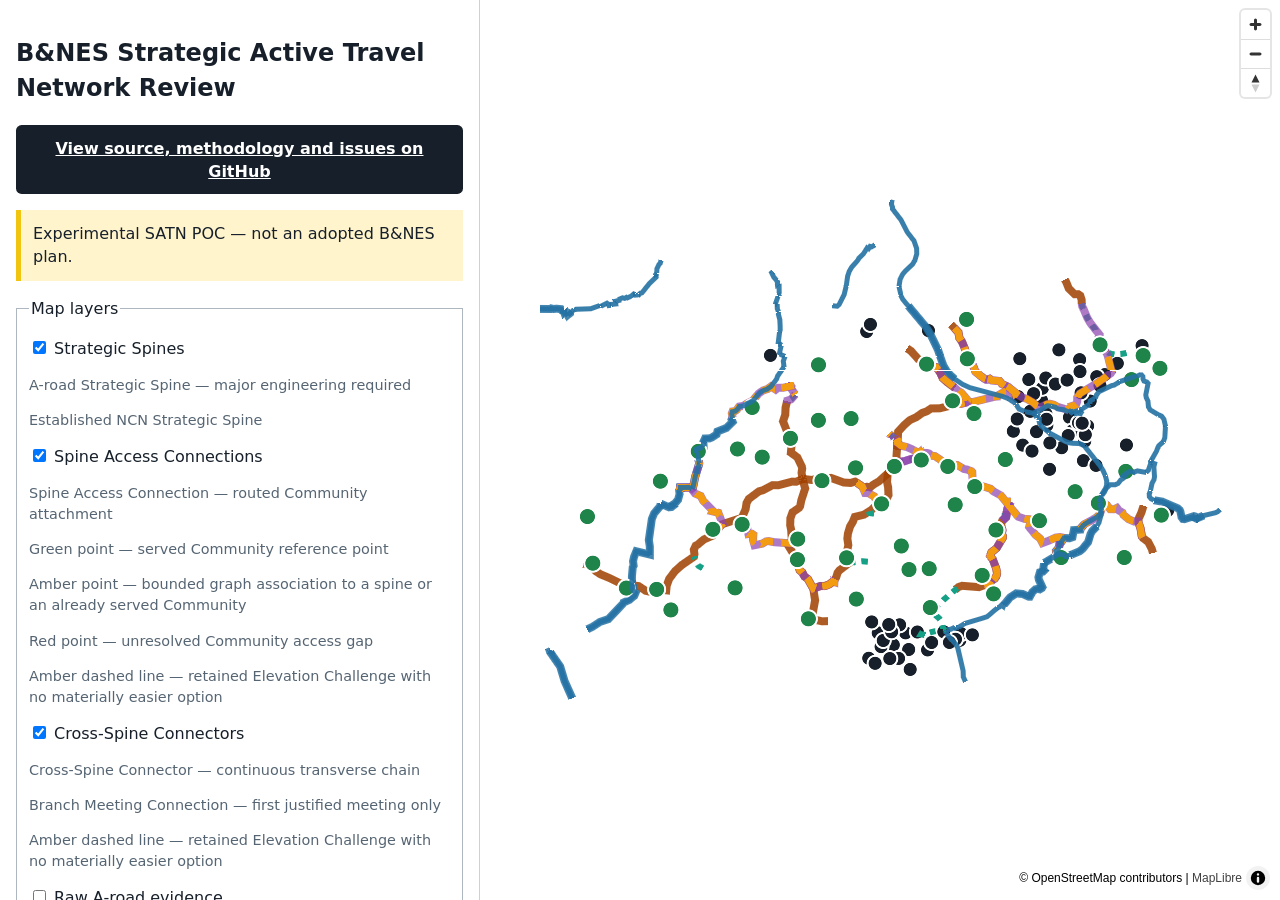
==== site/index.html @ 9b5a5d1b "Build a cohesive spine-access network" ====
<!doctype html>
<html lang="en">
<head>
  <meta charset="utf-8">
  <meta name="viewport" content="width=device-width,initial-scale=1">
  <title>B&amp;NES Strategic Active Travel Network Review</title>
  <link href="assets/maplibre-gl.css" rel="stylesheet">
  <link href="assets/review-map.css" rel="stylesheet">
</head>
<body>
  <main>
    <aside aria-label="Network information">
      <h1>B&amp;NES Strategic Active Travel Network Review</h1>
      <p class="project-link"><a href="https://github.com/awjreynolds/banes-satn">View source, methodology and issues on GitHub</a></p>
      <p class="notice" role="note">Experimental SATN POC — not an adopted B&NES plan.</p>

      <fieldset id="layer-controls">
        <legend>Map layers</legend>
        <label><input id="layer-strategic-spines" type="checkbox" checked aria-describedby="legend-strategic-spines"> Strategic Spines</label>
        <div id="legend-strategic-spines" class="layer-summary" role="note">
          <p>A-road Strategic Spine — major engineering required</p>
          <p>Established NCN Strategic Spine</p>
        </div>
        <label><input id="layer-spine-access-connections" type="checkbox" checked aria-describedby="legend-spine-access-connections"> Spine Access Connections</label>
        <div id="legend-spine-access-connections" class="layer-summary" role="note">
          <p>Spine Access Connection — routed Community attachment</p>
          <p>Green point — served Community reference point</p>
          <p>Amber point — bounded graph association to a spine or an already served Community</p>
          <p>Red point — unresolved Community access gap</p>
          <p>Amber dashed line — retained Elevation Challenge with no materially easier option</p>
        </div>
        <label><input id="layer-cross-spine-connectors" type="checkbox" checked aria-describedby="legend-cross-spine-connectors"> Cross-Spine Connectors</label>
        <div id="legend-cross-spine-connectors" class="layer-summary" role="note">
          <p>Cross-Spine Connector — continuous transverse chain</p>
          <p>Branch Meeting Connection — first justified meeting only</p>
          <p>Amber dashed line — retained Elevation Challenge with no materially easier option</p>
        </div>
        <label><input id="layer-a-road-spines" type="checkbox" aria-describedby="legend-a-road-spines"> Raw A-road evidence</label>
        <div id="legend-a-road-spines" class="layer-summary" role="note" hidden><p>Orange line — governed source corridor before assembly.</p></div>
        <label><input id="layer-ncn-routes" type="checkbox" checked aria-describedby="legend-ncn-routes"> National Cycle Network</label>
        <div id="legend-ncn-routes" class="layer-summary" role="note">
          <p>Blue line — established NCN geometry across rural and urban areas</p>
          <p>Blue dashed line — official connector LINK evidence; visible for continuity but not promoted to a Strategic Spine</p>
          <p>Urban NCN is permeability evidence, not automatically a Circulation Boundary</p>
        </div>
        <label><input id="layer-urban-spines" type="checkbox" checked aria-describedby="legend-urban-spines"> Urban Main-Road Spines</label>
        <div id="legend-urban-spines" class="layer-summary" role="note">
          <p>A road — major engineering/protected provision assumption</p>
          <p>B road — official through-road spine</p>
          <p>Classified Unnumbered (C) road — official through-road spine</p>
        </div>
        <label><input id="layer-urban-classification-unknowns" type="checkbox" aria-describedby="legend-urban-classification-unknowns"> Road-classification evidence gaps</label>
        <div id="legend-urban-classification-unknowns" class="layer-summary" role="note" hidden>
          <p>Grey dashed line — governed road with official classification still unknown</p>
          <p>Diagnostic evidence only; OSM tags are not substituted</p>
        </div>
        <label><input id="layer-low-traffic-areas" type="checkbox" checked aria-describedby="legend-low-traffic-areas"> Candidate Low-Traffic Areas</label>
        <div id="legend-low-traffic-areas" class="layer-summary" role="note">
          <p>Blue area — Candidate Low-Traffic Area, not an existing LTN</p>
          <p>Area permeability only — no preferred residential cycling centreline asserted</p>
        </div>
        <label><input id="layer-low-traffic-area-portals" type="checkbox" aria-describedby="legend-low-traffic-area-portals"> LTA portal evidence</label>
        <div id="legend-low-traffic-area-portals" class="layer-summary" role="note" hidden>
          <p>Blue dot — street-to-boundary portal used by the urban access assessment</p>
          <p>Diagnostic evidence; hidden by default to keep the circulation plan legible</p>
        </div>
        <label><input id="layer-places" type="checkbox" checked aria-describedby="legend-places"> Places</label>
        <div id="legend-places" class="layer-summary" role="note"><p>Dark dot — labelled place reference point.</p></div>
        <label><input id="layer-schools" type="checkbox" aria-describedby="legend-schools"> Schools &amp; education</label>
        <div id="legend-schools" class="layer-summary" role="note" hidden>
          <p>Green — Mapped and served</p>
          <p>Amber — Inferred access point; needs verification</p>
          <p>Red — mapped access point but no reachable backbone or continuous urban fabric to a main-road portal</p>
          <p>Grey — Unresolved access point</p>
          <p>Urban service — area permeability to a named main-road portal; no residential centreline selected</p>
          <p>Urban finding — unresolved entrance, missing portal or discontinuous low-traffic fabric</p>
          <p>Purple — contextual college or university</p>
        </div>
        <label><input id="layer-school-streets" type="checkbox" aria-describedby="legend-school-streets"> School Street Candidate Assessments</label>
        <div id="legend-school-streets" class="layer-summary" role="note" hidden>
          <p>Green — Promising</p>
          <p>Amber — Needs Investigation</p>
          <p>Red — Unlikely</p>
          <p>Grey — Not Evaluated</p>
          <p>Qualitative evidence for investigation — not scheme feasibility or calibrated probability</p>
        </div>
        <label><input id="layer-gradient-sections" type="checkbox" aria-describedby="legend-gradient-sections"> Gradient Sections</label>
        <div id="legend-gradient-sections" class="layer-summary" role="note" hidden>
          <p>Gentle — up to 3%</p>
          <p>Noticeable — above 3% to 5%</p>
          <p>Steep — above 5% to 8%</p>
          <p>Very Steep — above 8% to 12.5%</p>
          <p>Severe — above 12.5%</p>
          <p>Grey — Elevation Evidence unavailable</p>
          <p>Sequential blue terrain colours show physical gradient severity, not Criterion Status or route rejection.</p>
        </div>
        <label><input id="layer-retail-centres" type="checkbox" aria-describedby="legend-retail-centres"> High streets &amp; retail centres</label>
        <div id="legend-retail-centres" class="layer-summary" role="note" hidden><p>Orange dot — retail amenity evidence.</p></div>
        <label><input id="layer-healthcare" type="checkbox" aria-describedby="legend-healthcare"> Doctors, pharmacies &amp; hospitals</label>
        <div id="legend-healthcare" class="layer-summary" role="note" hidden><p>Red dot — healthcare amenity evidence.</p></div>
        <label><input id="layer-gaps-warnings" type="checkbox" checked aria-describedby="legend-gaps-warnings"> Gaps and warnings</label>
        <div id="legend-gaps-warnings" class="layer-summary" role="note"><p>Red dot — unresolved Network Gap. Amber dot — undeclared crossing warning.</p></div>
        <label><input id="layer-atm" type="checkbox" disabled aria-describedby="legend-atm"> ATM reference (before/after)</label>
        <div id="legend-atm" class="layer-summary" role="note" hidden><p>Blue dashed line — governed comparison reference, never ground truth.</p></div>
      </fieldset>

      <p id="layer-summary" class="layer-summary" aria-live="polite"></p>
      <label class="file-control">Load governed local ATM GeoJSON
        <input id="atm-upload" type="file" accept=".geojson,.json,application/geo+json,application/json">
      </label>
      <p id="atm-status" class="layer-summary" role="status">ATM geometry is not published. Load a governed local GeoJSON to compare it.</p>

      <fieldset id="criteria-controls">
        <legend>Evaluation section</legend>
        <label><input id="criteria-connections" type="radio" name="section" value="connections" checked> Connections</label>
        <label><input id="criteria-network" type="radio" name="section" value="network"> Network</label>
        <label><input id="criteria-spine-network" type="radio" name="section" value="spine_network"> Spine network</label>
        <label><input id="criteria-school-street-assessments" type="radio" name="section" value="school_street_candidate_assessments"> School Street Candidate Assessments</label>
        <label><input id="criteria-topography" type="radio" name="section" value="topography"> Topography</label>
        <label><input id="criteria-atm-comparison" type="radio" name="section" value="atm_comparison"> ATM comparison</label>
      </fieldset>

      <section id="criteria-panel" aria-live="polite" aria-labelledby="criteria-heading">
        <h2 id="criteria-heading">Connections criteria</h2>
        <dl id="criteria-list"></dl>
      </section>

      <nav aria-label="Downloads">
        <a href="network.geojson" download>Network GeoJSON</a>
        <a href="agent-records.json" download>Typed agent records</a>
        <a href="divergence-records.json" download>ATM divergence records</a>
      </nav>

      <section aria-labelledby="connection-heading">
        <h2 id="connection-heading">Connections, gaps and profiles</h2>
        <div id="connection-list"></div>
      </section>

      <section id="feature-details" aria-live="polite" aria-labelledby="details-heading">
        <h2 id="details-heading">Details</h2>
        <p>Hover or focus a route. Click to pin its details.</p>
      </section>
    </aside>
    <div id="map" role="application" aria-label="Interactive SATN review map"></div>
  </main>
  <script src="assets/maplibre-gl.js"></script>
  <script src="data.js"></script>
  <script src="assets/review-map.js"></script>
</body>
</html>
---- site/assets/maplibre-gl.css ----
.maplibregl-map{font:12px/20px Helvetica Neue,Arial,Helvetica,sans-serif;overflow:hidden;position:relative;-webkit-tap-highlight-color:rgb(0 0 0/0)}.maplibregl-canvas{left:0;position:absolute;top:0}.maplibregl-map:fullscreen{height:100%;width:100%}.maplibregl-ctrl-group button.maplibregl-ctrl-compass{touch-action:none}.maplibregl-canvas-container.maplibregl-interactive,.maplibregl-ctrl-group button.maplibregl-ctrl-compass{cursor:grab;-webkit-user-select:none;-moz-user-select:none;user-select:none}.maplibregl-canvas-container.maplibregl-interactive.maplibregl-track-pointer{cursor:pointer}.maplibregl-canvas-container.maplibregl-interactive:active,.maplibregl-ctrl-group button.maplibregl-ctrl-compass:active{cursor:grabbing}.maplibregl-canvas-container.maplibregl-touch-zoom-rotate,.maplibregl-canvas-container.maplibregl-touch-zoom-rotate .maplibregl-canvas{touch-action:pan-x pan-y}.maplibregl-canvas-container.maplibregl-touch-drag-pan,.maplibregl-canvas-container.maplibregl-touch-drag-pan .maplibregl-canvas{touch-action:pinch-zoom}.maplibregl-canvas-container.maplibregl-touch-zoom-rotate.maplibregl-touch-drag-pan,.maplibregl-canvas-container.maplibregl-touch-zoom-rotate.maplibregl-touch-drag-pan .maplibregl-canvas{touch-action:none}.maplibregl-canvas-container.maplibregl-touch-drag-pan.maplibregl-cooperative-gestures,.maplibregl-canvas-container.maplibregl-touch-drag-pan.maplibregl-cooperative-gestures .maplibregl-canvas{touch-action:pan-x pan-y}.maplibregl-ctrl-bottom-left,.maplibregl-ctrl-bottom-right,.maplibregl-ctrl-top-left,.maplibregl-ctrl-top-right{pointer-events:none;position:absolute;z-index:2}.maplibregl-ctrl-top-left{left:0;top:0}.maplibregl-ctrl-top-right{right:0;top:0}.maplibregl-ctrl-bottom-left{bottom:0;left:0}.maplibregl-ctrl-bottom-right{bottom:0;right:0}.maplibregl-ctrl{clear:both;pointer-events:auto;transform:translate(0)}.maplibregl-ctrl-top-left .maplibregl-ctrl{float:left;margin:10px 0 0 10px}.maplibregl-ctrl-top-right .maplibregl-ctrl{float:right;margin:10px 10px 0 0}.maplibregl-ctrl-bottom-left .maplibregl-ctrl{float:left;margin:0 0 10px 10px}.maplibregl-ctrl-bottom-right .maplibregl-ctrl{float:right;margin:0 10px 10px 0}.maplibregl-ctrl-group{background:#fff;border-radius:4px}.maplibregl-ctrl-group:not(:empty){box-shadow:0 0 0 2px rgba(0,0,0,.1)}@media (forced-colors:active){.maplibregl-ctrl-group:not(:empty){box-shadow:0 0 0 2px ButtonText}}.maplibregl-ctrl-group button{background-color:transparent;border:0;box-sizing:border-box;cursor:pointer;display:block;height:29px;outline:none;padding:0;width:29px}.maplibregl-ctrl-group button+button{border-top:1px solid #ddd}.maplibregl-ctrl button .maplibregl-ctrl-icon{background-position:50%;background-repeat:no-repeat;display:block;height:100%;width:100%}@media (forced-colors:active){.maplibregl-ctrl-icon{background-color:transparent}.maplibregl-ctrl-group button+button{border-top:1px solid ButtonText}}.maplibregl-ctrl button::-moz-focus-inner{border:0;padding:0}.maplibregl-ctrl-attrib-button:focus,.maplibregl-ctrl-group button:focus{box-shadow:0 0 2px 2px #0096ff}.maplibregl-ctrl button:disabled{cursor:not-allowed}.maplibregl-ctrl button:disabled .maplibregl-ctrl-icon{opacity:.25}@media (hover:hover){.maplibregl-ctrl button:not(:disabled):hover{background-color:rgb(0 0 0/5%)}}.maplibregl-ctrl button:not(:disabled):active{background-color:rgb(0 0 0/5%)}.maplibregl-ctrl-group button:focus:focus-visible{box-shadow:0 0 2px 2px #0096ff}.maplibregl-ctrl-group button:focus:not(:focus-visible){box-shadow:none}.maplibregl-ctrl-group button:focus:first-child{border-radius:4px 4px 0 0}.maplibregl-ctrl-group button:focus:last-child{border-radius:0 0 4px 4px}.maplibregl-ctrl-group button:focus:only-child{border-radius:inherit}.maplibregl-ctrl button.maplibregl-ctrl-zoom-out .maplibregl-ctrl-icon{background-image:url("data:image/svg+xml;charset=utf-8,%3Csvg xmlns='http://www.w3.org/2000/svg' width='29' height='29' fill='%23333' viewBox='0 0 29 29'%3E%3Cpath d='M10 13c-.75 0-1.5.75-1.5 1.5S9.25 16 10 16h9c.75 0 1.5-.75 1.5-1.5S19.75 13 19 13z'/%3E%3C/svg%3E")}.maplibregl-ctrl button.maplibregl-ctrl-zoom-in .maplibregl-ctrl-icon{background-image:url("data:image/svg+xml;charset=utf-8,%3Csvg xmlns='http://www.w3.org/2000/svg' width='29' height='29' fill='%23333' viewBox='0 0 29 29'%3E%3Cpath d='M14.5 8.5c-.75 0-1.5.75-1.5 1.5v3h-3c-.75 0-1.5.75-1.5 1.5S9.25 16 10 16h3v3c0 .75.75 1.5 1.5 1.5S16 19.75 16 19v-3h3c.75 0 1.5-.75 1.5-1.5S19.75 13 19 13h-3v-3c0-.75-.75-1.5-1.5-1.5'/%3E%3C/svg%3E")}@media (forced-colors:active){.maplibregl-ctrl button.maplibregl-ctrl-zoom-out .maplibregl-ctrl-icon{background-image:url("data:image/svg+xml;charset=utf-8,%3Csvg xmlns='http://www.w3.org/2000/svg' width='29' height='29' fill='%23fff' viewBox='0 0 29 29'%3E%3Cpath d='M10 13c-.75 0-1.5.75-1.5 1.5S9.25 16 10 16h9c.75 0 1.5-.75 1.5-1.5S19.75 13 19 13z'/%3E%3C/svg%3E")}.maplibregl-ctrl button.maplibregl-ctrl-zoom-in .maplibregl-ctrl-icon{background-image:url("data:image/svg+xml;charset=utf-8,%3Csvg xmlns='http://www.w3.org/2000/svg' width='29' height='29' fill='%23fff' viewBox='0 0 29 29'%3E%3Cpath d='M14.5 8.5c-.75 0-1.5.75-1.5 1.5v3h-3c-.75 0-1.5.75-1.5 1.5S9.25 16 10 16h3v3c0 .75.75 1.5 1.5 1.5S16 19.75 16 19v-3h3c.75 0 1.5-.75 1.5-1.5S19.75 13 19 13h-3v-3c0-.75-.75-1.5-1.5-1.5'/%3E%3C/svg%3E")}}@media (forced-colors:active) and (prefers-color-scheme:light){.maplibregl-ctrl button.maplibregl-ctrl-zoom-out .maplibregl-ctrl-icon{background-image:url("data:image/svg+xml;charset=utf-8,%3Csvg xmlns='http://www.w3.org/2000/svg' width='29' height='29' viewBox='0 0 29 29'%3E%3Cpath d='M10 13c-.75 0-1.5.75-1.5 1.5S9.25 16 10 16h9c.75 0 1.5-.75 1.5-1.5S19.75 13 19 13z'/%3E%3C/svg%3E")}.maplibregl-ctrl button.maplibregl-ctrl-zoom-in .maplibregl-ctrl-icon{background-image:url("data:image/svg+xml;charset=utf-8,%3Csvg xmlns='http://www.w3.org/2000/svg' width='29' height='29' viewBox='0 0 29 29'%3E%3Cpath d='M14.5 8.5c-.75 0-1.5.75-1.5 1.5v3h-3c-.75 0-1.5.75-1.5 1.5S9.25 16 10 16h3v3c0 .75.75 1.5 1.5 1.5S16 19.75 16 19v-3h3c.75 0 1.5-.75 1.5-1.5S19.75 13 19 13h-3v-3c0-.75-.75-1.5-1.5-1.5'/%3E%3C/svg%3E")}}.maplibregl-ctrl button.maplibregl-ctrl-fullscreen .maplibregl-ctrl-icon{background-image:url("data:image/svg+xml;charset=utf-8,%3Csvg xmlns='http://www.w3.org/2000/svg' width='29' height='29' fill='%23333' viewBox='0 0 29 29'%3E%3Cpath d='M24 16v5.5c0 1.75-.75 2.5-2.5 2.5H16v-1l3-1.5-4-5.5 1-1 5.5 4 1.5-3zM6 16l1.5 3 5.5-4 1 1-4 5.5 3 1.5v1H7.5C5.75 24 5 23.25 5 21.5V16zm7-11v1l-3 1.5 4 5.5-1 1-5.5-4L6 13H5V7.5C5 5.75 5.75 5 7.5 5zm11 2.5c0-1.75-.75-2.5-2.5-2.5H16v1l3 1.5-4 5.5 1 1 5.5-4 1.5 3h1z'/%3E%3C/svg%3E")}.maplibregl-ctrl button.maplibregl-ctrl-shrink .maplibregl-ctrl-icon{background-image:url("data:image/svg+xml;charset=utf-8,%3Csvg xmlns='http://www.w3.org/2000/svg' width='29' height='29' viewBox='0 0 29 29'%3E%3Cpath d='M18.5 16c-1.75 0-2.5.75-2.5 2.5V24h1l1.5-3 5.5 4 1-1-4-5.5 3-1.5v-1zM13 18.5c0-1.75-.75-2.5-2.5-2.5H5v1l3 1.5L4 24l1 1 5.5-4 1.5 3h1zm3-8c0 1.75.75 2.5 2.5 2.5H24v-1l-3-1.5L25 5l-1-1-5.5 4L17 5h-1zM10.5 13c1.75 0 2.5-.75 2.5-2.5V5h-1l-1.5 3L5 4 4 5l4 5.5L5 12v1z'/%3E%3C/svg%3E")}@media (forced-colors:active){.maplibregl-ctrl button.maplibregl-ctrl-fullscreen .maplibregl-ctrl-icon{background-image:url("data:image/svg+xml;charset=utf-8,%3Csvg xmlns='http://www.w3.org/2000/svg' width='29' height='29' fill='%23fff' viewBox='0 0 29 29'%3E%3Cpath d='M24 16v5.5c0 1.75-.75 2.5-2.5 2.5H16v-1l3-1.5-4-5.5 1-1 5.5 4 1.5-3zM6 16l1.5 3 5.5-4 1 1-4 5.5 3 1.5v1H7.5C5.75 24 5 23.25 5 21.5V16zm7-11v1l-3 1.5 4 5.5-1 1-5.5-4L6 13H5V7.5C5 5.75 5.75 5 7.5 5zm11 2.5c0-1.75-.75-2.5-2.5-2.5H16v1l3 1.5-4 5.5 1 1 5.5-4 1.5 3h1z'/%3E%3C/svg%3E")}.maplibregl-ctrl button.maplibregl-ctrl-shrink .maplibregl-ctrl-icon{background-image:url("data:image/svg+xml;charset=utf-8,%3Csvg xmlns='http://www.w3.org/2000/svg' width='29' height='29' fill='%23fff' viewBox='0 0 29 29'%3E%3Cpath d='M18.5 16c-1.75 0-2.5.75-2.5 2.5V24h1l1.5-3 5.5 4 1-1-4-5.5 3-1.5v-1zM13 18.5c0-1.75-.75-2.5-2.5-2.5H5v1l3 1.5L4 24l1 1 5.5-4 1.5 3h1zm3-8c0 1.75.75 2.5 2.5 2.5H24v-1l-3-1.5L25 5l-1-1-5.5 4L17 5h-1zM10.5 13c1.75 0 2.5-.75 2.5-2.5V5h-1l-1.5 3L5 4 4 5l4 5.5L5 12v1z'/%3E%3C/svg%3E")}}@media (forced-colors:active) and (prefers-color-scheme:light){.maplibregl-ctrl button.maplibregl-ctrl-fullscreen .maplibregl-ctrl-icon{background-image:url("data:image/svg+xml;charset=utf-8,%3Csvg xmlns='http://www.w3.org/2000/svg' width='29' height='29' viewBox='0 0 29 29'%3E%3Cpath d='M24 16v5.5c0 1.75-.75 2.5-2.5 2.5H16v-1l3-1.5-4-5.5 1-1 5.5 4 1.5-3zM6 16l1.5 3 5.5-4 1 1-4 5.5 3 1.5v1H7.5C5.75 24 5 23.25 5 21.5V16zm7-11v1l-3 1.5 4 5.5-1 1-5.5-4L6 13H5V7.5C5 5.75 5.75 5 7.5 5zm11 2.5c0-1.75-.75-2.5-2.5-2.5H16v1l3 1.5-4 5.5 1 1 5.5-4 1.5 3h1z'/%3E%3C/svg%3E")}.maplibregl-ctrl button.maplibregl-ctrl-shrink .maplibregl-ctrl-icon{background-image:url("data:image/svg+xml;charset=utf-8,%3Csvg xmlns='http://www.w3.org/2000/svg' width='29' height='29' viewBox='0 0 29 29'%3E%3Cpath d='M18.5 16c-1.75 0-2.5.75-2.5 2.5V24h1l1.5-3 5.5 4 1-1-4-5.5 3-1.5v-1zM13 18.5c0-1.75-.75-2.5-2.5-2.5H5v1l3 1.5L4 24l1 1 5.5-4 1.5 3h1zm3-8c0 1.75.75 2.5 2.5 2.5H24v-1l-3-1.5L25 5l-1-1-5.5 4L17 5h-1zM10.5 13c1.75 0 2.5-.75 2.5-2.5V5h-1l-1.5 3L5 4 4 5l4 5.5L5 12v1z'/%3E%3C/svg%3E")}}.maplibregl-ctrl button.maplibregl-ctrl-compass .maplibregl-ctrl-icon{background-image:url("data:image/svg+xml;charset=utf-8,%3Csvg xmlns='http://www.w3.org/2000/svg' width='29' height='29' fill='%23333' viewBox='0 0 29 29'%3E%3Cpath d='m10.5 14 4-8 4 8z'/%3E%3Cpath fill='%23ccc' d='m10.5 16 4 8 4-8z'/%3E%3C/svg%3E")}@media (forced-colors:active){.maplibregl-ctrl button.maplibregl-ctrl-compass .maplibregl-ctrl-icon{background-image:url("data:image/svg+xml;charset=utf-8,%3Csvg xmlns='http://www.w3.org/2000/svg' width='29' height='29' fill='%23fff' viewBox='0 0 29 29'%3E%3Cpath d='m10.5 14 4-8 4 8z'/%3E%3Cpath fill='%23ccc' d='m10.5 16 4 8 4-8z'/%3E%3C/svg%3E")}}@media (forced-colors:active) and (prefers-color-scheme:light){.maplibregl-ctrl button.maplibregl-ctrl-compass .maplibregl-ctrl-icon{background-image:url("data:image/svg+xml;charset=utf-8,%3Csvg xmlns='http://www.w3.org/2000/svg' width='29' height='29' viewBox='0 0 29 29'%3E%3Cpath d='m10.5 14 4-8 4 8z'/%3E%3Cpath fill='%23ccc' d='m10.5 16 4 8 4-8z'/%3E%3C/svg%3E")}}.maplibregl-ctrl button.maplibregl-ctrl-globe .maplibregl-ctrl-icon{background-image:url("data:image/svg+xml;charset=utf-8,%3Csvg xmlns='http://www.w3.org/2000/svg' width='22' height='22' fill='none' stroke='%23333' viewBox='0 0 22 22'%3E%3Ccircle cx='11' cy='11' r='8.5'/%3E%3Cpath d='M17.5 11c0 4.819-3.02 8.5-6.5 8.5S4.5 15.819 4.5 11 7.52 2.5 11 2.5s6.5 3.681 6.5 8.5Z'/%3E%3Cpath d='M13.5 11c0 2.447-.331 4.64-.853 6.206-.262.785-.562 1.384-.872 1.777-.314.399-.58.517-.775.517s-.461-.118-.775-.517c-.31-.393-.61-.992-.872-1.777C8.831 15.64 8.5 13.446 8.5 11s.331-4.64.853-6.206c.262-.785.562-1.384.872-1.777.314-.399.58-.517.775-.517s.461.118.775.517c.31.393.61.992.872 1.777.522 1.565.853 3.76.853 6.206Z'/%3E%3Cpath d='M11 7.5c-1.909 0-3.622-.166-4.845-.428-.616-.132-1.08-.283-1.379-.434a1.3 1.3 0 0 1-.224-.138q.07-.058.224-.138c.299-.151.763-.302 1.379-.434C7.378 5.666 9.091 5.5 11 5.5s3.622.166 4.845.428c.616.132 1.08.283 1.379.434.105.053.177.1.224.138q-.07.058-.224.138c-.299.151-.763.302-1.379.434-1.223.262-2.936.428-4.845.428ZM4.486 6.436ZM11 16.5c-1.909 0-3.622-.166-4.845-.428-.616-.132-1.08-.283-1.379-.434a1.3 1.3 0 0 1-.224-.138 1.3 1.3 0 0 1 .224-.138c.299-.151.763-.302 1.379-.434C7.378 14.666 9.091 14.5 11 14.5s3.622.166 4.845.428c.616.132 1.08.283 1.379.434.105.053.177.1.224.138a1.3 1.3 0 0 1-.224.138c-.299.151-.763.302-1.379.434-1.223.262-2.936.428-4.845.428Zm-6.514-1.064ZM11 12.5c-2.46 0-4.672-.222-6.255-.574-.796-.177-1.406-.38-1.805-.59a1.5 1.5 0 0 1-.39-.272.3.3 0 0 1-.047-.064.3.3 0 0 1 .048-.064c.066-.073.189-.167.389-.272.399-.21 1.009-.413 1.805-.59C6.328 9.722 8.54 9.5 11 9.5s4.672.222 6.256.574c.795.177 1.405.38 1.804.59.2.105.323.2.39.272a.3.3 0 0 1 .047.064.3.3 0 0 1-.048.064 1.4 1.4 0 0 1-.389.272c-.399.21-1.009.413-1.804.59-1.584.352-3.796.574-6.256.574Zm-8.501-1.51v.002zm0 .018v.002zm17.002.002v-.002zm0-.018v-.002z'/%3E%3C/svg%3E")}.maplibregl-ctrl button.maplibregl-ctrl-globe-enabled .maplibregl-ctrl-icon{background-image:url("data:image/svg+xml;charset=utf-8,%3Csvg xmlns='http://www.w3.org/2000/svg' width='22' height='22' fill='none' stroke='%2333b5e5' viewBox='0 0 22 22'%3E%3Ccircle cx='11' cy='11' r='8.5'/%3E%3Cpath d='M17.5 11c0 4.819-3.02 8.5-6.5 8.5S4.5 15.819 4.5 11 7.52 2.5 11 2.5s6.5 3.681 6.5 8.5Z'/%3E%3Cpath d='M13.5 11c0 2.447-.331 4.64-.853 6.206-.262.785-.562 1.384-.872 1.777-.314.399-.58.517-.775.517s-.461-.118-.775-.517c-.31-.393-.61-.992-.872-1.777C8.831 15.64 8.5 13.446 8.5 11s.331-4.64.853-6.206c.262-.785.562-1.384.872-1.777.314-.399.58-.517.775-.517s.461.118.775.517c.31.393.61.992.872 1.777.522 1.565.853 3.76.853 6.206Z'/%3E%3Cpath d='M11 7.5c-1.909 0-3.622-.166-4.845-.428-.616-.132-1.08-.283-1.379-.434a1.3 1.3 0 0 1-.224-.138q.07-.058.224-.138c.299-.151.763-.302 1.379-.434C7.378 5.666 9.091 5.5 11 5.5s3.622.166 4.845.428c.616.132 1.08.283 1.379.434.105.053.177.1.224.138q-.07.058-.224.138c-.299.151-.763.302-1.379.434-1.223.262-2.936.428-4.845.428ZM4.486 6.436ZM11 16.5c-1.909 0-3.622-.166-4.845-.428-.616-.132-1.08-.283-1.379-.434a1.3 1.3 0 0 1-.224-.138 1.3 1.3 0 0 1 .224-.138c.299-.151.763-.302 1.379-.434C7.378 14.666 9.091 14.5 11 14.5s3.622.166 4.845.428c.616.132 1.08.283 1.379.434.105.053.177.1.224.138a1.3 1.3 0 0 1-.224.138c-.299.151-.763.302-1.379.434-1.223.262-2.936.428-4.845.428Zm-6.514-1.064ZM11 12.5c-2.46 0-4.672-.222-6.255-.574-.796-.177-1.406-.38-1.805-.59a1.5 1.5 0 0 1-.39-.272.3.3 0 0 1-.047-.064.3.3 0 0 1 .048-.064c.066-.073.189-.167.389-.272.399-.21 1.009-.413 1.805-.59C6.328 9.722 8.54 9.5 11 9.5s4.672.222 6.256.574c.795.177 1.405.38 1.804.59.2.105.323.2.39.272a.3.3 0 0 1 .047.064.3.3 0 0 1-.048.064 1.4 1.4 0 0 1-.389.272c-.399.21-1.009.413-1.804.59-1.584.352-3.796.574-6.256.574Zm-8.501-1.51v.002zm0 .018v.002zm17.002.002v-.002zm0-.018v-.002z'/%3E%3C/svg%3E")}.maplibregl-ctrl button.maplibregl-ctrl-terrain .maplibregl-ctrl-icon{background-image:url("data:image/svg+xml;charset=utf-8,%3Csvg xmlns='http://www.w3.org/2000/svg' width='22' height='22' fill='%23333' viewBox='0 0 22 22'%3E%3Cpath d='m1.754 13.406 4.453-4.851 3.09 3.09 3.281 3.277.969-.969-3.309-3.312 3.844-4.121 6.148 6.886h1.082v-.855l-7.207-8.07-4.84 5.187L6.169 6.57l-5.48 5.965v.871ZM.688 16.844h20.625v1.375H.688Zm0 0'/%3E%3C/svg%3E")}.maplibregl-ctrl button.maplibregl-ctrl-terrain-enabled .maplibregl-ctrl-icon{background-image:url("data:image/svg+xml;charset=utf-8,%3Csvg xmlns='http://www.w3.org/2000/svg' width='22' height='22' fill='%2333b5e5' viewBox='0 0 22 22'%3E%3Cpath d='m1.754 13.406 4.453-4.851 3.09 3.09 3.281 3.277.969-.969-3.309-3.312 3.844-4.121 6.148 6.886h1.082v-.855l-7.207-8.07-4.84 5.187L6.169 6.57l-5.48 5.965v.871ZM.688 16.844h20.625v1.375H.688Zm0 0'/%3E%3C/svg%3E")}.maplibregl-ctrl button.maplibregl-ctrl-geolocate .maplibregl-ctrl-icon{background-image:url("data:image/svg+xml;charset=utf-8,%3Csvg xmlns='http://www.w3.org/2000/svg' width='29' height='29' fill='%23333' viewBox='0 0 20 20'%3E%3Cpath d='M10 4C9 4 9 5 9 5v.1A5 5 0 0 0 5.1 9H5s-1 0-1 1 1 1 1 1h.1A5 5 0 0 0 9 14.9v.1s0 1 1 1 1-1 1-1v-.1a5 5 0 0 0 3.9-3.9h.1s1 0 1-1-1-1-1-1h-.1A5 5 0 0 0 11 5.1V5s0-1-1-1m0 2.5a3.5 3.5 0 1 1 0 7 3.5 3.5 0 1 1 0-7'/%3E%3Ccircle cx='10' cy='10' r='2'/%3E%3C/svg%3E")}.maplibregl-ctrl button.maplibregl-ctrl-geolocate:disabled .maplibregl-ctrl-icon{background-image:url("data:image/svg+xml;charset=utf-8,%3Csvg xmlns='http://www.w3.org/2000/svg' width='29' height='29' fill='%23aaa' viewBox='0 0 20 20'%3E%3Cpath d='M10 4C9 4 9 5 9 5v.1A5 5 0 0 0 5.1 9H5s-1 0-1 1 1 1 1 1h.1A5 5 0 0 0 9 14.9v.1s0 1 1 1 1-1 1-1v-.1a5 5 0 0 0 3.9-3.9h.1s1 0 1-1-1-1-1-1h-.1A5 5 0 0 0 11 5.1V5s0-1-1-1m0 2.5a3.5 3.5 0 1 1 0 7 3.5 3.5 0 1 1 0-7'/%3E%3Ccircle cx='10' cy='10' r='2'/%3E%3Cpath fill='red' d='m14 5 1 1-9 9-1-1z'/%3E%3C/svg%3E")}.maplibregl-ctrl button.maplibregl-ctrl-geolocate.maplibregl-ctrl-geolocate-active .maplibregl-ctrl-icon{background-image:url("data:image/svg+xml;charset=utf-8,%3Csvg xmlns='http://www.w3.org/2000/svg' width='29' height='29' fill='%2333b5e5' viewBox='0 0 20 20'%3E%3Cpath d='M10 4C9 4 9 5 9 5v.1A5 5 0 0 0 5.1 9H5s-1 0-1 1 1 1 1 1h.1A5 5 0 0 0 9 14.9v.1s0 1 1 1 1-1 1-1v-.1a5 5 0 0 0 3.9-3.9h.1s1 0 1-1-1-1-1-1h-.1A5 5 0 0 0 11 5.1V5s0-1-1-1m0 2.5a3.5 3.5 0 1 1 0 7 3.5 3.5 0 1 1 0-7'/%3E%3Ccircle cx='10' cy='10' r='2'/%3E%3C/svg%3E")}.maplibregl-ctrl button.maplibregl-ctrl-geolocate.maplibregl-ctrl-geolocate-active-error .maplibregl-ctrl-icon{background-image:url("data:image/svg+xml;charset=utf-8,%3Csvg xmlns='http://www.w3.org/2000/svg' width='29' height='29' fill='%23e58978' viewBox='0 0 20 20'%3E%3Cpath d='M10 4C9 4 9 5 9 5v.1A5 5 0 0 0 5.1 9H5s-1 0-1 1 1 1 1 1h.1A5 5 0 0 0 9 14.9v.1s0 1 1 1 1-1 1-1v-.1a5 5 0 0 0 3.9-3.9h.1s1 0 1-1-1-1-1-1h-.1A5 5 0 0 0 11 5.1V5s0-1-1-1m0 2.5a3.5 3.5 0 1 1 0 7 3.5 3.5 0 1 1 0-7'/%3E%3Ccircle cx='10' cy='10' r='2'/%3E%3C/svg%3E")}.maplibregl-ctrl button.maplibregl-ctrl-geolocate.maplibregl-ctrl-geolocate-background .maplibregl-ctrl-icon{background-image:url("data:image/svg+xml;charset=utf-8,%3Csvg xmlns='http://www.w3.org/2000/svg' width='29' height='29' fill='%2333b5e5' viewBox='0 0 20 20'%3E%3Cpath d='M10 4C9 4 9 5 9 5v.1A5 5 0 0 0 5.1 9H5s-1 0-1 1 1 1 1 1h.1A5 5 0 0 0 9 14.9v.1s0 1 1 1 1-1 1-1v-.1a5 5 0 0 0 3.9-3.9h.1s1 0 1-1-1-1-1-1h-.1A5 5 0 0 0 11 5.1V5s0-1-1-1m0 2.5a3.5 3.5 0 1 1 0 7 3.5 3.5 0 1 1 0-7'/%3E%3C/svg%3E")}.maplibregl-ctrl button.maplibregl-ctrl-geolocate.maplibregl-ctrl-geolocate-background-error .maplibregl-ctrl-icon{background-image:url("data:image/svg+xml;charset=utf-8,%3Csvg xmlns='http://www.w3.org/2000/svg' width='29' height='29' fill='%23e54e33' viewBox='0 0 20 20'%3E%3Cpath d='M10 4C9 4 9 5 9 5v.1A5 5 0 0 0 5.1 9H5s-1 0-1 1 1 1 1 1h.1A5 5 0 0 0 9 14.9v.1s0 1 1 1 1-1 1-1v-.1a5 5 0 0 0 3.9-3.9h.1s1 0 1-1-1-1-1-1h-.1A5 5 0 0 0 11 5.1V5s0-1-1-1m0 2.5a3.5 3.5 0 1 1 0 7 3.5 3.5 0 1 1 0-7'/%3E%3C/svg%3E")}.maplibregl-ctrl button.maplibregl-ctrl-geolocate.maplibregl-ctrl-geolocate-waiting .maplibregl-ctrl-icon{animation:maplibregl-spin 2s linear infinite}@media (forced-colors:active){.maplibregl-ctrl button.maplibregl-ctrl-geolocate .maplibregl-ctrl-icon{background-image:url("data:image/svg+xml;charset=utf-8,%3Csvg xmlns='http://www.w3.org/2000/svg' width='29' height='29' fill='%23fff' viewBox='0 0 20 20'%3E%3Cpath d='M10 4C9 4 9 5 9 5v.1A5 5 0 0 0 5.1 9H5s-1 0-1 1 1 1 1 1h.1A5 5 0 0 0 9 14.9v.1s0 1 1 1 1-1 1-1v-.1a5 5 0 0 0 3.9-3.9h.1s1 0 1-1-1-1-1-1h-.1A5 5 0 0 0 11 5.1V5s0-1-1-1m0 2.5a3.5 3.5 0 1 1 0 7 3.5 3.5 0 1 1 0-7'/%3E%3Ccircle cx='10' cy='10' r='2'/%3E%3C/svg%3E")}.maplibregl-ctrl button.maplibregl-ctrl-geolocate:disabled .maplibregl-ctrl-icon{background-image:url("data:image/svg+xml;charset=utf-8,%3Csvg xmlns='http://www.w3.org/2000/svg' width='29' height='29' fill='%23999' viewBox='0 0 20 20'%3E%3Cpath d='M10 4C9 4 9 5 9 5v.1A5 5 0 0 0 5.1 9H5s-1 0-1 1 1 1 1 1h.1A5 5 0 0 0 9 14.9v.1s0 1 1 1 1-1 1-1v-.1a5 5 0 0 0 3.9-3.9h.1s1 0 1-1-1-1-1-1h-.1A5 5 0 0 0 11 5.1V5s0-1-1-1m0 2.5a3.5 3.5 0 1 1 0 7 3.5 3.5 0 1 1 0-7'/%3E%3Ccircle cx='10' cy='10' r='2'/%3E%3Cpath fill='red' d='m14 5 1 1-9 9-1-1z'/%3E%3C/svg%3E")}.maplibregl-ctrl button.maplibregl-ctrl-geolocate.maplibregl-ctrl-geolocate-active .maplibregl-ctrl-icon{background-image:url("data:image/svg+xml;charset=utf-8,%3Csvg xmlns='http://www.w3.org/2000/svg' width='29' height='29' fill='%2333b5e5' viewBox='0 0 20 20'%3E%3Cpath d='M10 4C9 4 9 5 9 5v.1A5 5 0 0 0 5.1 9H5s-1 0-1 1 1 1 1 1h.1A5 5 0 0 0 9 14.9v.1s0 1 1 1 1-1 1-1v-.1a5 5 0 0 0 3.9-3.9h.1s1 0 1-1-1-1-1-1h-.1A5 5 0 0 0 11 5.1V5s0-1-1-1m0 2.5a3.5 3.5 0 1 1 0 7 3.5 3.5 0 1 1 0-7'/%3E%3Ccircle cx='10' cy='10' r='2'/%3E%3C/svg%3E")}.maplibregl-ctrl button.maplibregl-ctrl-geolocate.maplibregl-ctrl-geolocate-active-error .maplibregl-ctrl-icon{background-image:url("data:image/svg+xml;charset=utf-8,%3Csvg xmlns='http://www.w3.org/2000/svg' width='29' height='29' fill='%23e58978' viewBox='0 0 20 20'%3E%3Cpath d='M10 4C9 4 9 5 9 5v.1A5 5 0 0 0 5.1 9H5s-1 0-1 1 1 1 1 1h.1A5 5 0 0 0 9 14.9v.1s0 1 1 1 1-1 1-1v-.1a5 5 0 0 0 3.9-3.9h.1s1 0 1-1-1-1-1-1h-.1A5 5 0 0 0 11 5.1V5s0-1-1-1m0 2.5a3.5 3.5 0 1 1 0 7 3.5 3.5 0 1 1 0-7'/%3E%3Ccircle cx='10' cy='10' r='2'/%3E%3C/svg%3E")}.maplibregl-ctrl button.maplibregl-ctrl-geolocate.maplibregl-ctrl-geolocate-background .maplibregl-ctrl-icon{background-image:url("data:image/svg+xml;charset=utf-8,%3Csvg xmlns='http://www.w3.org/2000/svg' width='29' height='29' fill='%2333b5e5' viewBox='0 0 20 20'%3E%3Cpath d='M10 4C9 4 9 5 9 5v.1A5 5 0 0 0 5.1 9H5s-1 0-1 1 1 1 1 1h.1A5 5 0 0 0 9 14.9v.1s0 1 1 1 1-1 1-1v-.1a5 5 0 0 0 3.9-3.9h.1s1 0 1-1-1-1-1-1h-.1A5 5 0 0 0 11 5.1V5s0-1-1-1m0 2.5a3.5 3.5 0 1 1 0 7 3.5 3.5 0 1 1 0-7'/%3E%3C/svg%3E")}.maplibregl-ctrl button.maplibregl-ctrl-geolocate.maplibregl-ctrl-geolocate-background-error .maplibregl-ctrl-icon{background-image:url("data:image/svg+xml;charset=utf-8,%3Csvg xmlns='http://www.w3.org/2000/svg' width='29' height='29' fill='%23e54e33' viewBox='0 0 20 20'%3E%3Cpath d='M10 4C9 4 9 5 9 5v.1A5 5 0 0 0 5.1 9H5s-1 0-1 1 1 1 1 1h.1A5 5 0 0 0 9 14.9v.1s0 1 1 1 1-1 1-1v-.1a5 5 0 0 0 3.9-3.9h.1s1 0 1-1-1-1-1-1h-.1A5 5 0 0 0 11 5.1V5s0-1-1-1m0 2.5a3.5 3.5 0 1 1 0 7 3.5 3.5 0 1 1 0-7'/%3E%3C/svg%3E")}}@media (forced-colors:active) and (prefers-color-scheme:light){.maplibregl-ctrl button.maplibregl-ctrl-geolocate .maplibregl-ctrl-icon{background-image:url("data:image/svg+xml;charset=utf-8,%3Csvg xmlns='http://www.w3.org/2000/svg' width='29' height='29' viewBox='0 0 20 20'%3E%3Cpath d='M10 4C9 4 9 5 9 5v.1A5 5 0 0 0 5.1 9H5s-1 0-1 1 1 1 1 1h.1A5 5 0 0 0 9 14.9v.1s0 1 1 1 1-1 1-1v-.1a5 5 0 0 0 3.9-3.9h.1s1 0 1-1-1-1-1-1h-.1A5 5 0 0 0 11 5.1V5s0-1-1-1m0 2.5a3.5 3.5 0 1 1 0 7 3.5 3.5 0 1 1 0-7'/%3E%3Ccircle cx='10' cy='10' r='2'/%3E%3C/svg%3E")}.maplibregl-ctrl button.maplibregl-ctrl-geolocate:disabled .maplibregl-ctrl-icon{background-image:url("data:image/svg+xml;charset=utf-8,%3Csvg xmlns='http://www.w3.org/2000/svg' width='29' height='29' fill='%23666' viewBox='0 0 20 20'%3E%3Cpath d='M10 4C9 4 9 5 9 5v.1A5 5 0 0 0 5.1 9H5s-1 0-1 1 1 1 1 1h.1A5 5 0 0 0 9 14.9v.1s0 1 1 1 1-1 1-1v-.1a5 5 0 0 0 3.9-3.9h.1s1 0 1-1-1-1-1-1h-.1A5 5 0 0 0 11 5.1V5s0-1-1-1m0 2.5a3.5 3.5 0 1 1 0 7 3.5 3.5 0 1 1 0-7'/%3E%3Ccircle cx='10' cy='10' r='2'/%3E%3Cpath fill='red' d='m14 5 1 1-9 9-1-1z'/%3E%3C/svg%3E")}}@keyframes maplibregl-spin{0%{transform:rotate(0deg)}to{transform:rotate(1turn)}}a.maplibregl-ctrl-logo{background-image:url("data:image/svg+xml;charset=utf-8,%3Csvg xmlns='http://www.w3.org/2000/svg' width='88' height='23' fill='none'%3E%3Cpath fill='%23000' fill-opacity='.4' fill-rule='evenodd' d='M17.408 16.796h-1.827l2.501-12.095h.198l3.324 6.533.988 2.19.988-2.19 3.258-6.533h.181l2.6 12.095h-1.81l-1.218-5.644-.362-1.71-.658 1.71-2.929 5.644h-.098l-2.914-5.644-.757-1.71-.345 1.71zm1.958-3.42-.726 3.663a1.255 1.255 0 0 1-1.232 1.011h-1.827a1.255 1.255 0 0 1-1.229-1.509l2.501-12.095a1.255 1.255 0 0 1 1.23-1.001h.197a1.25 1.25 0 0 1 1.12.685l3.19 6.273 3.125-6.263a1.25 1.25 0 0 1 1.123-.695h.181a1.255 1.255 0 0 1 1.227.991l1.443 6.71a5 5 0 0 1 .314-.787l.009-.016a4.6 4.6 0 0 1 1.777-1.887c.782-.46 1.668-.667 2.611-.667a4.6 4.6 0 0 1 1.7.32l.306.134c.21-.16.474-.256.759-.256h1.694a1.255 1.255 0 0 1 1.212.925 1.255 1.255 0 0 1 1.212-.925h1.711c.284 0 .545.094.755.252.613-.3 1.312-.45 2.075-.45 1.356 0 2.557.445 3.482 1.4q.47.48.763 1.064V4.701a1.255 1.255 0 0 1 1.255-1.255h1.86A1.255 1.255 0 0 1 54.44 4.7v9.194h2.217c.19 0 .37.043.532.118v-4.77c0-.356.147-.678.385-.906a2.42 2.42 0 0 1-.682-1.71c0-.665.267-1.253.735-1.7a2.45 2.45 0 0 1 1.722-.674 2.43 2.43 0 0 1 1.705.675q.318.302.504.683V4.7a1.255 1.255 0 0 1 1.255-1.255h1.744A1.255 1.255 0 0 1 65.812 4.7v3.335a4.8 4.8 0 0 1 1.526-.246c.938 0 1.817.214 2.59.69a4.47 4.47 0 0 1 1.67 1.743v-.98a1.255 1.255 0 0 1 1.256-1.256h1.777c.233 0 .451.064.639.174a3.4 3.4 0 0 1 1.567-.372c.346 0 .861.02 1.285.232a1.25 1.25 0 0 1 .689 1.004 4.7 4.7 0 0 1 .853-.588c.795-.44 1.675-.647 2.61-.647 1.385 0 2.65.39 3.525 1.396.836.938 1.168 2.173 1.168 3.528q-.001.515-.056 1.051a1.255 1.255 0 0 1-.947 1.09l.408.952a1.255 1.255 0 0 1-.477 1.552c-.418.268-.92.463-1.458.612-.613.171-1.304.244-2.049.244-1.06 0-2.043-.207-2.886-.698l-.015-.008c-.798-.48-1.419-1.135-1.818-1.963l-.004-.008a5.8 5.8 0 0 1-.548-2.512q0-.429.053-.843a1.3 1.3 0 0 1-.333-.086l-.166-.004c-.223 0-.426.062-.643.228-.03.024-.142.139-.142.59v3.883a1.255 1.255 0 0 1-1.256 1.256h-1.777a1.255 1.255 0 0 1-1.256-1.256V15.69l-.032.057a4.8 4.8 0 0 1-1.86 1.833 5.04 5.04 0 0 1-2.484.634 4.5 4.5 0 0 1-1.935-.424 1.25 1.25 0 0 1-.764.258h-1.71a1.255 1.255 0 0 1-1.256-1.255V7.687a2.4 2.4 0 0 1-.428.625c.253.23.412.561.412.93v7.553a1.255 1.255 0 0 1-1.256 1.255h-1.843a1.25 1.25 0 0 1-.894-.373c-.228.23-.544.373-.894.373H51.32a1.255 1.255 0 0 1-1.256-1.255v-1.251l-.061.117a4.7 4.7 0 0 1-1.782 1.884 4.77 4.77 0 0 1-2.485.67 5.6 5.6 0 0 1-1.485-.188l.009 2.764a1.255 1.255 0 0 1-1.255 1.259h-1.729a1.255 1.255 0 0 1-1.255-1.255v-3.537a1.255 1.255 0 0 1-1.167.793h-1.679a1.25 1.25 0 0 1-.77-.263 4.5 4.5 0 0 1-1.945.429c-.885 0-1.724-.21-2.495-.632l-.017-.01a5 5 0 0 1-1.081-.836 1.255 1.255 0 0 1-1.254 1.312h-1.81a1.255 1.255 0 0 1-1.228-.99l-.782-3.625-2.044 3.939a1.25 1.25 0 0 1-1.115.676h-.098a1.25 1.25 0 0 1-1.116-.68l-2.061-3.994zM35.92 16.63l.207-.114.223-.15q.493-.356.735-.785l.061-.118.033 1.332h1.678V9.242h-1.694l-.033 1.267q-.133-.329-.526-.658l-.032-.028a3.2 3.2 0 0 0-.668-.428l-.27-.12a3.3 3.3 0 0 0-1.235-.23q-1.136-.001-1.974.493a3.36 3.36 0 0 0-1.3 1.382q-.445.89-.444 2.074 0 1.2.51 2.107a3.8 3.8 0 0 0 1.382 1.381 3.9 3.9 0 0 0 1.893.477q.795 0 1.455-.33zm-2.789-5.38q-.576.675-.575 1.762 0 1.102.559 1.794.576.675 1.645.675a2.25 2.25 0 0 0 .934-.19 2.2 2.2 0 0 0 .468-.29l.178-.161a2.2 2.2 0 0 0 .397-.561q.244-.5.244-1.15v-.115q0-.708-.296-1.267l-.043-.077a2.2 2.2 0 0 0-.633-.709l-.13-.086-.047-.028a2.1 2.1 0 0 0-1.073-.285q-1.052 0-1.629.692zm2.316 2.706c.163-.17.28-.407.28-.83v-.114c0-.292-.06-.508-.15-.68a.96.96 0 0 0-.353-.389.85.85 0 0 0-.464-.127c-.4 0-.56.114-.664.239l-.01.012c-.148.174-.275.45-.275.945 0 .506.122.801.27.99.097.11.266.224.68.224.303 0 .504-.09.687-.269zm7.545 1.705a2.6 2.6 0 0 0 .331.423q.319.33.755.548l.173.074q.65.255 1.49.255 1.02 0 1.844-.493a3.45 3.45 0 0 0 1.316-1.4q.493-.904.493-2.089 0-1.909-.988-2.913-.988-1.02-2.584-1.02-.898 0-1.575.347a3 3 0 0 0-.415.262l-.199.166a3.4 3.4 0 0 0-.64.82V9.242h-1.712v11.553h1.729l-.017-5.134zm.53-1.138q.206.29.48.5l.155.11.053.034q.51.296 1.119.297 1.07 0 1.645-.675.577-.69.576-1.762 0-1.119-.576-1.777-.558-.675-1.645-.675-.435 0-.835.16a2 2 0 0 0-.284.136 2 2 0 0 0-.363.254 2.2 2.2 0 0 0-.46.569l-.082.162a2.6 2.6 0 0 0-.213 1.072v.115q0 .707.296 1.267l.135.211zm.964-.818a1.1 1.1 0 0 0 .367.385.94.94 0 0 0 .476.118c.423 0 .59-.117.687-.23.159-.194.28-.478.28-.95 0-.53-.133-.8-.266-.952l-.021-.025c-.078-.094-.231-.221-.68-.221a1 1 0 0 0-.503.135l-.012.007a.86.86 0 0 0-.335.343c-.073.133-.132.324-.132.614v.115a1.4 1.4 0 0 0 .14.66zm15.7-6.222q.347-.346.346-.856a1.05 1.05 0 0 0-.345-.79 1.18 1.18 0 0 0-.84-.329q-.51 0-.855.33a1.05 1.05 0 0 0-.346.79q0 .51.346.855.345.346.856.346.51 0 .839-.346zm4.337 9.314.033-1.332q.191.403.59.747l.098.081a4 4 0 0 0 .316.224l.223.122a3.2 3.2 0 0 0 1.44.322 3.8 3.8 0 0 0 1.875-.477 3.5 3.5 0 0 0 1.382-1.366q.527-.89.526-2.09 0-1.184-.444-2.073a3.24 3.24 0 0 0-1.283-1.399q-.823-.51-1.942-.51a3.5 3.5 0 0 0-1.527.344l-.086.043-.165.09a3 3 0 0 0-.33.214q-.432.315-.656.707a2 2 0 0 0-.099.198l.082-1.283V4.701h-1.744v12.095zm.473-2.509a2.5 2.5 0 0 0 .566.7q.117.098.245.18l.144.08a2.1 2.1 0 0 0 .975.232q1.07 0 1.645-.675.576-.69.576-1.778 0-1.102-.576-1.777-.56-.691-1.645-.692a2.2 2.2 0 0 0-1.015.235q-.22.113-.415.282l-.15.142a2.1 2.1 0 0 0-.42.594q-.223.479-.223 1.1v.115q0 .705.293 1.26zm2.616-.293c.157-.191.28-.479.28-.967 0-.51-.13-.79-.276-.961l-.021-.026c-.082-.1-.232-.225-.67-.225a.87.87 0 0 0-.681.279l-.012.011c-.154.155-.274.38-.274.807v.115c0 .285.057.499.144.669a1.1 1.1 0 0 0 .367.405c.137.082.28.123.455.123.423 0 .59-.118.686-.23zm8.266-3.013q.345-.13.724-.14l.069-.002q.493 0 .642.099l.247-1.794q-.196-.099-.717-.099a2.3 2.3 0 0 0-.545.063 2 2 0 0 0-.411.148 2.2 2.2 0 0 0-.4.249 2.5 2.5 0 0 0-.485.499 2.7 2.7 0 0 0-.32.581l-.05.137v-1.48h-1.778v7.553h1.777v-3.884q0-.546.159-.943a1.5 1.5 0 0 1 .466-.636 2.5 2.5 0 0 1 .399-.253 2 2 0 0 1 .224-.099zm9.784 2.656.05-.922q0-1.743-.856-2.698-.838-.97-2.584-.97-1.119-.001-2.007.493a3.46 3.46 0 0 0-1.4 1.382q-.493.906-.493 2.106 0 1.07.428 1.975.428.89 1.332 1.432.906.526 2.255.526.973 0 1.668-.185l.044-.012.135-.04q.613-.184.984-.421l-.542-1.267q-.3.162-.642.274l-.297.087q-.51.131-1.3.131-.954 0-1.497-.444a1.6 1.6 0 0 1-.192-.193q-.366-.44-.512-1.234l-.004-.021zm-5.427-1.256-.003.022h3.752v-.138q-.011-.727-.288-1.118a1 1 0 0 0-.156-.176q-.46-.428-1.316-.428-.986 0-1.494.604-.379.45-.494 1.234zm-27.053 2.77V4.7h-1.86v12.095h5.333V15.15zm7.103-5.908v7.553h-1.843V9.242h1.843z'/%3E%3Cpath fill='%23fff' d='m19.63 11.151-.757-1.71-.345 1.71-1.12 5.644h-1.827L18.083 4.7h.197l3.325 6.533.988 2.19.988-2.19L26.839 4.7h.181l2.6 12.095h-1.81l-1.218-5.644-.362-1.71-.658 1.71-2.93 5.644h-.098l-2.913-5.644zm14.836 5.81q-1.02 0-1.893-.478a3.8 3.8 0 0 1-1.381-1.382q-.51-.906-.51-2.106 0-1.185.444-2.074a3.36 3.36 0 0 1 1.3-1.382q.839-.494 1.974-.494a3.3 3.3 0 0 1 1.234.231 3.3 3.3 0 0 1 .97.575q.396.33.527.659l.033-1.267h1.694v7.553H37.18l-.033-1.332q-.279.593-1.02 1.053a3.17 3.17 0 0 1-1.662.444zm.296-1.482q.938 0 1.58-.642.642-.66.642-1.711v-.115q0-.708-.296-1.267a2.2 2.2 0 0 0-.807-.872 2.1 2.1 0 0 0-1.119-.313q-1.053 0-1.629.692-.575.675-.575 1.76 0 1.103.559 1.795.577.675 1.645.675zm6.521-6.237h1.711v1.4q.906-1.597 2.83-1.597 1.596 0 2.584 1.02.988 1.005.988 2.914 0 1.185-.493 2.09a3.46 3.46 0 0 1-1.316 1.399 3.5 3.5 0 0 1-1.844.493q-.954 0-1.662-.329a2.67 2.67 0 0 1-1.086-.97l.017 5.134h-1.728zm4.048 6.22q1.07 0 1.645-.674.577-.69.576-1.762 0-1.119-.576-1.777-.558-.675-1.645-.675-.592 0-1.12.296-.51.28-.822.823-.296.527-.296 1.234v.115q0 .708.296 1.267.313.543.823.855.51.296 1.119.297z'/%3E%3Cpath fill='%23e1e3e9' d='M51.325 4.7h1.86v10.45h3.473v1.646h-5.333zm7.12 4.542h1.843v7.553h-1.843zm.905-1.415a1.16 1.16 0 0 1-.856-.346 1.17 1.17 0 0 1-.346-.856 1.05 1.05 0 0 1 .346-.79q.346-.329.856-.329.494 0 .839.33a1.05 1.05 0 0 1 .345.79 1.16 1.16 0 0 1-.345.855q-.33.346-.84.346zm7.875 9.133a3.17 3.17 0 0 1-1.662-.444q-.723-.46-1.004-1.053l-.033 1.332h-1.71V4.701h1.743v4.657l-.082 1.283q.279-.658 1.086-1.119a3.5 3.5 0 0 1 1.778-.477q1.119 0 1.942.51a3.24 3.24 0 0 1 1.283 1.4q.445.888.444 2.072 0 1.201-.526 2.09a3.5 3.5 0 0 1-1.382 1.366 3.8 3.8 0 0 1-1.876.477zm-.296-1.481q1.069 0 1.645-.675.577-.69.577-1.778 0-1.102-.577-1.776-.56-.691-1.645-.692a2.12 2.12 0 0 0-1.58.659q-.642.641-.642 1.694v.115q0 .71.296 1.267a2.4 2.4 0 0 0 .807.872 2.1 2.1 0 0 0 1.119.313zm5.927-6.237h1.777v1.481q.263-.757.856-1.217a2.14 2.14 0 0 1 1.349-.46q.527 0 .724.098l-.247 1.794q-.149-.099-.642-.099-.774 0-1.416.494-.626.493-.626 1.58v3.883h-1.777V9.242zm9.534 7.718q-1.35 0-2.255-.526-.904-.543-1.332-1.432a4.6 4.6 0 0 1-.428-1.975q0-1.2.493-2.106a3.46 3.46 0 0 1 1.4-1.382q.889-.495 2.007-.494 1.744 0 2.584.97.855.956.856 2.7 0 .444-.05.92h-5.43q.18 1.005.708 1.45.542.443 1.497.443.79 0 1.3-.131a4 4 0 0 0 .938-.362l.542 1.267q-.411.263-1.119.46-.708.198-1.711.197zm1.596-4.558q.016-1.02-.444-1.432-.46-.428-1.316-.428-1.728 0-1.991 1.86z'/%3E%3Cpath d='M5.074 15.948a.484.657 0 0 0-.486.659v1.84a.484.657 0 0 0 .486.659h4.101a.484.657 0 0 0 .486-.659v-1.84a.484.657 0 0 0-.486-.659zm3.56 1.16H5.617v.838h3.017z' style='fill:%23fff;fill-rule:evenodd;stroke-width:1.03600001'/%3E%3Cg style='stroke-width:1.12603545'%3E%3Cpath d='M-9.408-1.416c-3.833-.025-7.056 2.912-7.08 6.615-.02 3.08 1.653 4.832 3.107 6.268.903.892 1.721 1.74 2.32 2.902l-.525-.004c-.543-.003-.992.304-1.24.639a1.87 1.87 0 0 0-.362 1.121l-.011 1.877c-.003.402.104.787.347 1.125.244.338.688.653 1.23.656l4.142.028c.542.003.99-.306 1.238-.641a1.87 1.87 0 0 0 .363-1.121l.012-1.875a1.87 1.87 0 0 0-.348-1.127c-.243-.338-.688-.653-1.23-.656l-.518-.004c.597-1.145 1.425-1.983 2.348-2.87 1.473-1.414 3.18-3.149 3.2-6.226-.016-3.59-2.923-6.684-6.993-6.707m-.006 1.1v.002c3.274.02 5.92 2.532 5.9 5.6-.017 2.706-1.39 4.026-2.863 5.44-1.034.994-2.118 2.033-2.814 3.633-.018.041-.052.055-.075.065q-.013.004-.02.01a.34.34 0 0 1-.226.084.34.34 0 0 1-.224-.086l-.092-.077c-.699-1.615-1.768-2.669-2.781-3.67-1.454-1.435-2.797-2.762-2.78-5.478.02-3.067 2.7-5.545 5.975-5.523m-.02 2.826c-1.62-.01-2.944 1.315-2.955 2.96-.01 1.646 1.295 2.988 2.916 2.999h.002c1.621.01 2.943-1.316 2.953-2.961.011-1.646-1.294-2.988-2.916-2.998m-.005 1.1c1.017.006 1.829.83 1.822 1.89s-.83 1.874-1.848 1.867c-1.018-.006-1.829-.83-1.822-1.89s.83-1.874 1.848-1.868m-2.155 11.857 4.14.025c.271.002.49.305.487.676l-.013 1.875c-.003.37-.224.67-.495.668l-4.14-.025c-.27-.002-.487-.306-.485-.676l.012-1.875c.003-.37.224-.67.494-.668' style='color:%23000;font-style:normal;font-variant:normal;font-weight:400;font-stretch:normal;font-size:medium;line-height:normal;font-family:sans-serif;font-variant-ligatures:normal;font-variant-position:normal;font-variant-caps:normal;font-variant-numeric:normal;font-variant-alternates:normal;font-feature-settings:normal;text-indent:0;text-align:start;text-decoration:none;text-decoration-line:none;text-decoration-style:solid;text-decoration-color:%23000;letter-spacing:normal;word-spacing:normal;text-transform:none;writing-mode:lr-tb;direction:ltr;text-orientation:mixed;dominant-baseline:auto;baseline-shift:baseline;text-anchor:start;white-space:normal;shape-padding:0;clip-rule:evenodd;display:inline;overflow:visible;visibility:visible;opacity:1;isolation:auto;mix-blend-mode:normal;color-interpolation:sRGB;color-interpolation-filters:linearRGB;solid-color:%23000;solid-opacity:1;vector-effect:none;fill:%23000;fill-opacity:.4;fill-rule:evenodd;stroke:none;stroke-width:2.47727823;stroke-linecap:butt;stroke-linejoin:miter;stroke-miterlimit:4;stroke-dasharray:none;stroke-dashoffset:0;stroke-opacity:1;color-rendering:auto;image-rendering:auto;shape-rendering:auto;text-rendering:auto' transform='translate(15.553 2.85)scale(.88807)'/%3E%3Cpath d='M-9.415-.316C-12.69-.338-15.37 2.14-15.39 5.207c-.017 2.716 1.326 4.041 2.78 5.477 1.013 1 2.081 2.055 2.78 3.67l.092.076a.34.34 0 0 0 .225.086.34.34 0 0 0 .227-.083l.019-.01c.022-.009.057-.024.074-.064.697-1.6 1.78-2.64 2.814-3.634 1.473-1.414 2.847-2.733 2.864-5.44.02-3.067-2.627-5.58-5.901-5.601m-.057 8.784c1.621.011 2.944-1.315 2.955-2.96.01-1.646-1.295-2.988-2.916-2.999-1.622-.01-2.945 1.315-2.955 2.96s1.295 2.989 2.916 3' style='clip-rule:evenodd;fill:%23e1e3e9;fill-opacity:1;fill-rule:evenodd;stroke:none;stroke-width:2.47727823;stroke-miterlimit:4;stroke-dasharray:none;stroke-opacity:.4' transform='translate(15.553 2.85)scale(.88807)'/%3E%3Cpath d='M-11.594 15.465c-.27-.002-.492.297-.494.668l-.012 1.876c-.003.371.214.673.485.675l4.14.027c.271.002.492-.298.495-.668l.012-1.877c.003-.37-.215-.672-.485-.674z' style='clip-rule:evenodd;fill:%23fff;fill-opacity:1;fill-rule:evenodd;stroke:none;stroke-width:2.47727823;stroke-miterlimit:4;stroke-dasharray:none;stroke-opacity:.4' transform='translate(15.553 2.85)scale(.88807)'/%3E%3C/g%3E%3C/svg%3E");background-repeat:no-repeat;cursor:pointer;display:block;height:23px;margin:0 0 -4px -4px;overflow:hidden;width:88px}a.maplibregl-ctrl-logo.maplibregl-compact{width:14px}@media (forced-colors:active){a.maplibregl-ctrl-logo{background-color:transparent;background-image:url("data:image/svg+xml;charset=utf-8,%3Csvg xmlns='http://www.w3.org/2000/svg' width='88' height='23' fill='none'%3E%3Cpath fill='%23000' fill-opacity='.4' fill-rule='evenodd' d='M17.408 16.796h-1.827l2.501-12.095h.198l3.324 6.533.988 2.19.988-2.19 3.258-6.533h.181l2.6 12.095h-1.81l-1.218-5.644-.362-1.71-.658 1.71-2.929 5.644h-.098l-2.914-5.644-.757-1.71-.345 1.71zm1.958-3.42-.726 3.663a1.255 1.255 0 0 1-1.232 1.011h-1.827a1.255 1.255 0 0 1-1.229-1.509l2.501-12.095a1.255 1.255 0 0 1 1.23-1.001h.197a1.25 1.25 0 0 1 1.12.685l3.19 6.273 3.125-6.263a1.25 1.25 0 0 1 1.123-.695h.181a1.255 1.255 0 0 1 1.227.991l1.443 6.71a5 5 0 0 1 .314-.787l.009-.016a4.6 4.6 0 0 1 1.777-1.887c.782-.46 1.668-.667 2.611-.667a4.6 4.6 0 0 1 1.7.32l.306.134c.21-.16.474-.256.759-.256h1.694a1.255 1.255 0 0 1 1.212.925 1.255 1.255 0 0 1 1.212-.925h1.711c.284 0 .545.094.755.252.613-.3 1.312-.45 2.075-.45 1.356 0 2.557.445 3.482 1.4q.47.48.763 1.064V4.701a1.255 1.255 0 0 1 1.255-1.255h1.86A1.255 1.255 0 0 1 54.44 4.7v9.194h2.217c.19 0 .37.043.532.118v-4.77c0-.356.147-.678.385-.906a2.42 2.42 0 0 1-.682-1.71c0-.665.267-1.253.735-1.7a2.45 2.45 0 0 1 1.722-.674 2.43 2.43 0 0 1 1.705.675q.318.302.504.683V4.7a1.255 1.255 0 0 1 1.255-1.255h1.744A1.255 1.255 0 0 1 65.812 4.7v3.335a4.8 4.8 0 0 1 1.526-.246c.938 0 1.817.214 2.59.69a4.47 4.47 0 0 1 1.67 1.743v-.98a1.255 1.255 0 0 1 1.256-1.256h1.777c.233 0 .451.064.639.174a3.4 3.4 0 0 1 1.567-.372c.346 0 .861.02 1.285.232a1.25 1.25 0 0 1 .689 1.004 4.7 4.7 0 0 1 .853-.588c.795-.44 1.675-.647 2.61-.647 1.385 0 2.65.39 3.525 1.396.836.938 1.168 2.173 1.168 3.528q-.001.515-.056 1.051a1.255 1.255 0 0 1-.947 1.09l.408.952a1.255 1.255 0 0 1-.477 1.552c-.418.268-.92.463-1.458.612-.613.171-1.304.244-2.049.244-1.06 0-2.043-.207-2.886-.698l-.015-.008c-.798-.48-1.419-1.135-1.818-1.963l-.004-.008a5.8 5.8 0 0 1-.548-2.512q0-.429.053-.843a1.3 1.3 0 0 1-.333-.086l-.166-.004c-.223 0-.426.062-.643.228-.03.024-.142.139-.142.59v3.883a1.255 1.255 0 0 1-1.256 1.256h-1.777a1.255 1.255 0 0 1-1.256-1.256V15.69l-.032.057a4.8 4.8 0 0 1-1.86 1.833 5.04 5.04 0 0 1-2.484.634 4.5 4.5 0 0 1-1.935-.424 1.25 1.25 0 0 1-.764.258h-1.71a1.255 1.255 0 0 1-1.256-1.255V7.687a2.4 2.4 0 0 1-.428.625c.253.23.412.561.412.93v7.553a1.255 1.255 0 0 1-1.256 1.255h-1.843a1.25 1.25 0 0 1-.894-.373c-.228.23-.544.373-.894.373H51.32a1.255 1.255 0 0 1-1.256-1.255v-1.251l-.061.117a4.7 4.7 0 0 1-1.782 1.884 4.77 4.77 0 0 1-2.485.67 5.6 5.6 0 0 1-1.485-.188l.009 2.764a1.255 1.255 0 0 1-1.255 1.259h-1.729a1.255 1.255 0 0 1-1.255-1.255v-3.537a1.255 1.255 0 0 1-1.167.793h-1.679a1.25 1.25 0 0 1-.77-.263 4.5 4.5 0 0 1-1.945.429c-.885 0-1.724-.21-2.495-.632l-.017-.01a5 5 0 0 1-1.081-.836 1.255 1.255 0 0 1-1.254 1.312h-1.81a1.255 1.255 0 0 1-1.228-.99l-.782-3.625-2.044 3.939a1.25 1.25 0 0 1-1.115.676h-.098a1.25 1.25 0 0 1-1.116-.68l-2.061-3.994zM35.92 16.63l.207-.114.223-.15q.493-.356.735-.785l.061-.118.033 1.332h1.678V9.242h-1.694l-.033 1.267q-.133-.329-.526-.658l-.032-.028a3.2 3.2 0 0 0-.668-.428l-.27-.12a3.3 3.3 0 0 0-1.235-.23q-1.136-.001-1.974.493a3.36 3.36 0 0 0-1.3 1.382q-.445.89-.444 2.074 0 1.2.51 2.107a3.8 3.8 0 0 0 1.382 1.381 3.9 3.9 0 0 0 1.893.477q.795 0 1.455-.33zm-2.789-5.38q-.576.675-.575 1.762 0 1.102.559 1.794.576.675 1.645.675a2.25 2.25 0 0 0 .934-.19 2.2 2.2 0 0 0 .468-.29l.178-.161a2.2 2.2 0 0 0 .397-.561q.244-.5.244-1.15v-.115q0-.708-.296-1.267l-.043-.077a2.2 2.2 0 0 0-.633-.709l-.13-.086-.047-.028a2.1 2.1 0 0 0-1.073-.285q-1.052 0-1.629.692zm2.316 2.706c.163-.17.28-.407.28-.83v-.114c0-.292-.06-.508-.15-.68a.96.96 0 0 0-.353-.389.85.85 0 0 0-.464-.127c-.4 0-.56.114-.664.239l-.01.012c-.148.174-.275.45-.275.945 0 .506.122.801.27.99.097.11.266.224.68.224.303 0 .504-.09.687-.269zm7.545 1.705a2.6 2.6 0 0 0 .331.423q.319.33.755.548l.173.074q.65.255 1.49.255 1.02 0 1.844-.493a3.45 3.45 0 0 0 1.316-1.4q.493-.904.493-2.089 0-1.909-.988-2.913-.988-1.02-2.584-1.02-.898 0-1.575.347a3 3 0 0 0-.415.262l-.199.166a3.4 3.4 0 0 0-.64.82V9.242h-1.712v11.553h1.729l-.017-5.134zm.53-1.138q.206.29.48.5l.155.11.053.034q.51.296 1.119.297 1.07 0 1.645-.675.577-.69.576-1.762 0-1.119-.576-1.777-.558-.675-1.645-.675-.435 0-.835.16a2 2 0 0 0-.284.136 2 2 0 0 0-.363.254 2.2 2.2 0 0 0-.46.569l-.082.162a2.6 2.6 0 0 0-.213 1.072v.115q0 .707.296 1.267l.135.211zm.964-.818a1.1 1.1 0 0 0 .367.385.94.94 0 0 0 .476.118c.423 0 .59-.117.687-.23.159-.194.28-.478.28-.95 0-.53-.133-.8-.266-.952l-.021-.025c-.078-.094-.231-.221-.68-.221a1 1 0 0 0-.503.135l-.012.007a.86.86 0 0 0-.335.343c-.073.133-.132.324-.132.614v.115a1.4 1.4 0 0 0 .14.66zm15.7-6.222q.347-.346.346-.856a1.05 1.05 0 0 0-.345-.79 1.18 1.18 0 0 0-.84-.329q-.51 0-.855.33a1.05 1.05 0 0 0-.346.79q0 .51.346.855.345.346.856.346.51 0 .839-.346zm4.337 9.314.033-1.332q.191.403.59.747l.098.081a4 4 0 0 0 .316.224l.223.122a3.2 3.2 0 0 0 1.44.322 3.8 3.8 0 0 0 1.875-.477 3.5 3.5 0 0 0 1.382-1.366q.527-.89.526-2.09 0-1.184-.444-2.073a3.24 3.24 0 0 0-1.283-1.399q-.823-.51-1.942-.51a3.5 3.5 0 0 0-1.527.344l-.086.043-.165.09a3 3 0 0 0-.33.214q-.432.315-.656.707a2 2 0 0 0-.099.198l.082-1.283V4.701h-1.744v12.095zm.473-2.509a2.5 2.5 0 0 0 .566.7q.117.098.245.18l.144.08a2.1 2.1 0 0 0 .975.232q1.07 0 1.645-.675.576-.69.576-1.778 0-1.102-.576-1.777-.56-.691-1.645-.692a2.2 2.2 0 0 0-1.015.235q-.22.113-.415.282l-.15.142a2.1 2.1 0 0 0-.42.594q-.223.479-.223 1.1v.115q0 .705.293 1.26zm2.616-.293c.157-.191.28-.479.28-.967 0-.51-.13-.79-.276-.961l-.021-.026c-.082-.1-.232-.225-.67-.225a.87.87 0 0 0-.681.279l-.012.011c-.154.155-.274.38-.274.807v.115c0 .285.057.499.144.669a1.1 1.1 0 0 0 .367.405c.137.082.28.123.455.123.423 0 .59-.118.686-.23zm8.266-3.013q.345-.13.724-.14l.069-.002q.493 0 .642.099l.247-1.794q-.196-.099-.717-.099a2.3 2.3 0 0 0-.545.063 2 2 0 0 0-.411.148 2.2 2.2 0 0 0-.4.249 2.5 2.5 0 0 0-.485.499 2.7 2.7 0 0 0-.32.581l-.05.137v-1.48h-1.778v7.553h1.777v-3.884q0-.546.159-.943a1.5 1.5 0 0 1 .466-.636 2.5 2.5 0 0 1 .399-.253 2 2 0 0 1 .224-.099zm9.784 2.656.05-.922q0-1.743-.856-2.698-.838-.97-2.584-.97-1.119-.001-2.007.493a3.46 3.46 0 0 0-1.4 1.382q-.493.906-.493 2.106 0 1.07.428 1.975.428.89 1.332 1.432.906.526 2.255.526.973 0 1.668-.185l.044-.012.135-.04q.613-.184.984-.421l-.542-1.267q-.3.162-.642.274l-.297.087q-.51.131-1.3.131-.954 0-1.497-.444a1.6 1.6 0 0 1-.192-.193q-.366-.44-.512-1.234l-.004-.021zm-5.427-1.256-.003.022h3.752v-.138q-.011-.727-.288-1.118a1 1 0 0 0-.156-.176q-.46-.428-1.316-.428-.986 0-1.494.604-.379.45-.494 1.234zm-27.053 2.77V4.7h-1.86v12.095h5.333V15.15zm7.103-5.908v7.553h-1.843V9.242h1.843z'/%3E%3Cpath fill='%23fff' d='m19.63 11.151-.757-1.71-.345 1.71-1.12 5.644h-1.827L18.083 4.7h.197l3.325 6.533.988 2.19.988-2.19L26.839 4.7h.181l2.6 12.095h-1.81l-1.218-5.644-.362-1.71-.658 1.71-2.93 5.644h-.098l-2.913-5.644zm14.836 5.81q-1.02 0-1.893-.478a3.8 3.8 0 0 1-1.381-1.382q-.51-.906-.51-2.106 0-1.185.444-2.074a3.36 3.36 0 0 1 1.3-1.382q.839-.494 1.974-.494a3.3 3.3 0 0 1 1.234.231 3.3 3.3 0 0 1 .97.575q.396.33.527.659l.033-1.267h1.694v7.553H37.18l-.033-1.332q-.279.593-1.02 1.053a3.17 3.17 0 0 1-1.662.444zm.296-1.482q.938 0 1.58-.642.642-.66.642-1.711v-.115q0-.708-.296-1.267a2.2 2.2 0 0 0-.807-.872 2.1 2.1 0 0 0-1.119-.313q-1.053 0-1.629.692-.575.675-.575 1.76 0 1.103.559 1.795.577.675 1.645.675zm6.521-6.237h1.711v1.4q.906-1.597 2.83-1.597 1.596 0 2.584 1.02.988 1.005.988 2.914 0 1.185-.493 2.09a3.46 3.46 0 0 1-1.316 1.399 3.5 3.5 0 0 1-1.844.493q-.954 0-1.662-.329a2.67 2.67 0 0 1-1.086-.97l.017 5.134h-1.728zm4.048 6.22q1.07 0 1.645-.674.577-.69.576-1.762 0-1.119-.576-1.777-.558-.675-1.645-.675-.592 0-1.12.296-.51.28-.822.823-.296.527-.296 1.234v.115q0 .708.296 1.267.313.543.823.855.51.296 1.119.297z'/%3E%3Cpath fill='%23e1e3e9' d='M51.325 4.7h1.86v10.45h3.473v1.646h-5.333zm7.12 4.542h1.843v7.553h-1.843zm.905-1.415a1.16 1.16 0 0 1-.856-.346 1.17 1.17 0 0 1-.346-.856 1.05 1.05 0 0 1 .346-.79q.346-.329.856-.329.494 0 .839.33a1.05 1.05 0 0 1 .345.79 1.16 1.16 0 0 1-.345.855q-.33.346-.84.346zm7.875 9.133a3.17 3.17 0 0 1-1.662-.444q-.723-.46-1.004-1.053l-.033 1.332h-1.71V4.701h1.743v4.657l-.082 1.283q.279-.658 1.086-1.119a3.5 3.5 0 0 1 1.778-.477q1.119 0 1.942.51a3.24 3.24 0 0 1 1.283 1.4q.445.888.444 2.072 0 1.201-.526 2.09a3.5 3.5 0 0 1-1.382 1.366 3.8 3.8 0 0 1-1.876.477zm-.296-1.481q1.069 0 1.645-.675.577-.69.577-1.778 0-1.102-.577-1.776-.56-.691-1.645-.692a2.12 2.12 0 0 0-1.58.659q-.642.641-.642 1.694v.115q0 .71.296 1.267a2.4 2.4 0 0 0 .807.872 2.1 2.1 0 0 0 1.119.313zm5.927-6.237h1.777v1.481q.263-.757.856-1.217a2.14 2.14 0 0 1 1.349-.46q.527 0 .724.098l-.247 1.794q-.149-.099-.642-.099-.774 0-1.416.494-.626.493-.626 1.58v3.883h-1.777V9.242zm9.534 7.718q-1.35 0-2.255-.526-.904-.543-1.332-1.432a4.6 4.6 0 0 1-.428-1.975q0-1.2.493-2.106a3.46 3.46 0 0 1 1.4-1.382q.889-.495 2.007-.494 1.744 0 2.584.97.855.956.856 2.7 0 .444-.05.92h-5.43q.18 1.005.708 1.45.542.443 1.497.443.79 0 1.3-.131a4 4 0 0 0 .938-.362l.542 1.267q-.411.263-1.119.46-.708.198-1.711.197zm1.596-4.558q.016-1.02-.444-1.432-.46-.428-1.316-.428-1.728 0-1.991 1.86z'/%3E%3Cpath d='M5.074 15.948a.484.657 0 0 0-.486.659v1.84a.484.657 0 0 0 .486.659h4.101a.484.657 0 0 0 .486-.659v-1.84a.484.657 0 0 0-.486-.659zm3.56 1.16H5.617v.838h3.017z' style='fill:%23fff;fill-rule:evenodd;stroke-width:1.03600001'/%3E%3Cg style='stroke-width:1.12603545'%3E%3Cpath d='M-9.408-1.416c-3.833-.025-7.056 2.912-7.08 6.615-.02 3.08 1.653 4.832 3.107 6.268.903.892 1.721 1.74 2.32 2.902l-.525-.004c-.543-.003-.992.304-1.24.639a1.87 1.87 0 0 0-.362 1.121l-.011 1.877c-.003.402.104.787.347 1.125.244.338.688.653 1.23.656l4.142.028c.542.003.99-.306 1.238-.641a1.87 1.87 0 0 0 .363-1.121l.012-1.875a1.87 1.87 0 0 0-.348-1.127c-.243-.338-.688-.653-1.23-.656l-.518-.004c.597-1.145 1.425-1.983 2.348-2.87 1.473-1.414 3.18-3.149 3.2-6.226-.016-3.59-2.923-6.684-6.993-6.707m-.006 1.1v.002c3.274.02 5.92 2.532 5.9 5.6-.017 2.706-1.39 4.026-2.863 5.44-1.034.994-2.118 2.033-2.814 3.633-.018.041-.052.055-.075.065q-.013.004-.02.01a.34.34 0 0 1-.226.084.34.34 0 0 1-.224-.086l-.092-.077c-.699-1.615-1.768-2.669-2.781-3.67-1.454-1.435-2.797-2.762-2.78-5.478.02-3.067 2.7-5.545 5.975-5.523m-.02 2.826c-1.62-.01-2.944 1.315-2.955 2.96-.01 1.646 1.295 2.988 2.916 2.999h.002c1.621.01 2.943-1.316 2.953-2.961.011-1.646-1.294-2.988-2.916-2.998m-.005 1.1c1.017.006 1.829.83 1.822 1.89s-.83 1.874-1.848 1.867c-1.018-.006-1.829-.83-1.822-1.89s.83-1.874 1.848-1.868m-2.155 11.857 4.14.025c.271.002.49.305.487.676l-.013 1.875c-.003.37-.224.67-.495.668l-4.14-.025c-.27-.002-.487-.306-.485-.676l.012-1.875c.003-.37.224-.67.494-.668' style='color:%23000;font-style:normal;font-variant:normal;font-weight:400;font-stretch:normal;font-size:medium;line-height:normal;font-family:sans-serif;font-variant-ligatures:normal;font-variant-position:normal;font-variant-caps:normal;font-variant-numeric:normal;font-variant-alternates:normal;font-feature-settings:normal;text-indent:0;text-align:start;text-decoration:none;text-decoration-line:none;text-decoration-style:solid;text-decoration-color:%23000;letter-spacing:normal;word-spacing:normal;text-transform:none;writing-mode:lr-tb;direction:ltr;text-orientation:mixed;dominant-baseline:auto;baseline-shift:baseline;text-anchor:start;white-space:normal;shape-padding:0;clip-rule:evenodd;display:inline;overflow:visible;visibility:visible;opacity:1;isolation:auto;mix-blend-mode:normal;color-interpolation:sRGB;color-interpolation-filters:linearRGB;solid-color:%23000;solid-opacity:1;vector-effect:none;fill:%23000;fill-opacity:.4;fill-rule:evenodd;stroke:none;stroke-width:2.47727823;stroke-linecap:butt;stroke-linejoin:miter;stroke-miterlimit:4;stroke-dasharray:none;stroke-dashoffset:0;stroke-opacity:1;color-rendering:auto;image-rendering:auto;shape-rendering:auto;text-rendering:auto' transform='translate(15.553 2.85)scale(.88807)'/%3E%3Cpath d='M-9.415-.316C-12.69-.338-15.37 2.14-15.39 5.207c-.017 2.716 1.326 4.041 2.78 5.477 1.013 1 2.081 2.055 2.78 3.67l.092.076a.34.34 0 0 0 .225.086.34.34 0 0 0 .227-.083l.019-.01c.022-.009.057-.024.074-.064.697-1.6 1.78-2.64 2.814-3.634 1.473-1.414 2.847-2.733 2.864-5.44.02-3.067-2.627-5.58-5.901-5.601m-.057 8.784c1.621.011 2.944-1.315 2.955-2.96.01-1.646-1.295-2.988-2.916-2.999-1.622-.01-2.945 1.315-2.955 2.96s1.295 2.989 2.916 3' style='clip-rule:evenodd;fill:%23e1e3e9;fill-opacity:1;fill-rule:evenodd;stroke:none;stroke-width:2.47727823;stroke-miterlimit:4;stroke-dasharray:none;stroke-opacity:.4' transform='translate(15.553 2.85)scale(.88807)'/%3E%3Cpath d='M-11.594 15.465c-.27-.002-.492.297-.494.668l-.012 1.876c-.003.371.214.673.485.675l4.14.027c.271.002.492-.298.495-.668l.012-1.877c.003-.37-.215-.672-.485-.674z' style='clip-rule:evenodd;fill:%23fff;fill-opacity:1;fill-rule:evenodd;stroke:none;stroke-width:2.47727823;stroke-miterlimit:4;stroke-dasharray:none;stroke-opacity:.4' transform='translate(15.553 2.85)scale(.88807)'/%3E%3C/g%3E%3C/svg%3E")}}@media (forced-colors:active) and (prefers-color-scheme:light){a.maplibregl-ctrl-logo{background-image:url("data:image/svg+xml;charset=utf-8,%3Csvg xmlns='http://www.w3.org/2000/svg' width='88' height='23' fill='none'%3E%3Cpath fill='%23000' fill-opacity='.4' fill-rule='evenodd' d='M17.408 16.796h-1.827l2.501-12.095h.198l3.324 6.533.988 2.19.988-2.19 3.258-6.533h.181l2.6 12.095h-1.81l-1.218-5.644-.362-1.71-.658 1.71-2.929 5.644h-.098l-2.914-5.644-.757-1.71-.345 1.71zm1.958-3.42-.726 3.663a1.255 1.255 0 0 1-1.232 1.011h-1.827a1.255 1.255 0 0 1-1.229-1.509l2.501-12.095a1.255 1.255 0 0 1 1.23-1.001h.197a1.25 1.25 0 0 1 1.12.685l3.19 6.273 3.125-6.263a1.25 1.25 0 0 1 1.123-.695h.181a1.255 1.255 0 0 1 1.227.991l1.443 6.71a5 5 0 0 1 .314-.787l.009-.016a4.6 4.6 0 0 1 1.777-1.887c.782-.46 1.668-.667 2.611-.667a4.6 4.6 0 0 1 1.7.32l.306.134c.21-.16.474-.256.759-.256h1.694a1.255 1.255 0 0 1 1.212.925 1.255 1.255 0 0 1 1.212-.925h1.711c.284 0 .545.094.755.252.613-.3 1.312-.45 2.075-.45 1.356 0 2.557.445 3.482 1.4q.47.48.763 1.064V4.701a1.255 1.255 0 0 1 1.255-1.255h1.86A1.255 1.255 0 0 1 54.44 4.7v9.194h2.217c.19 0 .37.043.532.118v-4.77c0-.356.147-.678.385-.906a2.42 2.42 0 0 1-.682-1.71c0-.665.267-1.253.735-1.7a2.45 2.45 0 0 1 1.722-.674 2.43 2.43 0 0 1 1.705.675q.318.302.504.683V4.7a1.255 1.255 0 0 1 1.255-1.255h1.744A1.255 1.255 0 0 1 65.812 4.7v3.335a4.8 4.8 0 0 1 1.526-.246c.938 0 1.817.214 2.59.69a4.47 4.47 0 0 1 1.67 1.743v-.98a1.255 1.255 0 0 1 1.256-1.256h1.777c.233 0 .451.064.639.174a3.4 3.4 0 0 1 1.567-.372c.346 0 .861.02 1.285.232a1.25 1.25 0 0 1 .689 1.004 4.7 4.7 0 0 1 .853-.588c.795-.44 1.675-.647 2.61-.647 1.385 0 2.65.39 3.525 1.396.836.938 1.168 2.173 1.168 3.528q-.001.515-.056 1.051a1.255 1.255 0 0 1-.947 1.09l.408.952a1.255 1.255 0 0 1-.477 1.552c-.418.268-.92.463-1.458.612-.613.171-1.304.244-2.049.244-1.06 0-2.043-.207-2.886-.698l-.015-.008c-.798-.48-1.419-1.135-1.818-1.963l-.004-.008a5.8 5.8 0 0 1-.548-2.512q0-.429.053-.843a1.3 1.3 0 0 1-.333-.086l-.166-.004c-.223 0-.426.062-.643.228-.03.024-.142.139-.142.59v3.883a1.255 1.255 0 0 1-1.256 1.256h-1.777a1.255 1.255 0 0 1-1.256-1.256V15.69l-.032.057a4.8 4.8 0 0 1-1.86 1.833 5.04 5.04 0 0 1-2.484.634 4.5 4.5 0 0 1-1.935-.424 1.25 1.25 0 0 1-.764.258h-1.71a1.255 1.255 0 0 1-1.256-1.255V7.687a2.4 2.4 0 0 1-.428.625c.253.23.412.561.412.93v7.553a1.255 1.255 0 0 1-1.256 1.255h-1.843a1.25 1.25 0 0 1-.894-.373c-.228.23-.544.373-.894.373H51.32a1.255 1.255 0 0 1-1.256-1.255v-1.251l-.061.117a4.7 4.7 0 0 1-1.782 1.884 4.77 4.77 0 0 1-2.485.67 5.6 5.6 0 0 1-1.485-.188l.009 2.764a1.255 1.255 0 0 1-1.255 1.259h-1.729a1.255 1.255 0 0 1-1.255-1.255v-3.537a1.255 1.255 0 0 1-1.167.793h-1.679a1.25 1.25 0 0 1-.77-.263 4.5 4.5 0 0 1-1.945.429c-.885 0-1.724-.21-2.495-.632l-.017-.01a5 5 0 0 1-1.081-.836 1.255 1.255 0 0 1-1.254 1.312h-1.81a1.255 1.255 0 0 1-1.228-.99l-.782-3.625-2.044 3.939a1.25 1.25 0 0 1-1.115.676h-.098a1.25 1.25 0 0 1-1.116-.68l-2.061-3.994zM35.92 16.63l.207-.114.223-.15q.493-.356.735-.785l.061-.118.033 1.332h1.678V9.242h-1.694l-.033 1.267q-.133-.329-.526-.658l-.032-.028a3.2 3.2 0 0 0-.668-.428l-.27-.12a3.3 3.3 0 0 0-1.235-.23q-1.136-.001-1.974.493a3.36 3.36 0 0 0-1.3 1.382q-.445.89-.444 2.074 0 1.2.51 2.107a3.8 3.8 0 0 0 1.382 1.381 3.9 3.9 0 0 0 1.893.477q.795 0 1.455-.33zm-2.789-5.38q-.576.675-.575 1.762 0 1.102.559 1.794.576.675 1.645.675a2.25 2.25 0 0 0 .934-.19 2.2 2.2 0 0 0 .468-.29l.178-.161a2.2 2.2 0 0 0 .397-.561q.244-.5.244-1.15v-.115q0-.708-.296-1.267l-.043-.077a2.2 2.2 0 0 0-.633-.709l-.13-.086-.047-.028a2.1 2.1 0 0 0-1.073-.285q-1.052 0-1.629.692zm2.316 2.706c.163-.17.28-.407.28-.83v-.114c0-.292-.06-.508-.15-.68a.96.96 0 0 0-.353-.389.85.85 0 0 0-.464-.127c-.4 0-.56.114-.664.239l-.01.012c-.148.174-.275.45-.275.945 0 .506.122.801.27.99.097.11.266.224.68.224.303 0 .504-.09.687-.269zm7.545 1.705a2.6 2.6 0 0 0 .331.423q.319.33.755.548l.173.074q.65.255 1.49.255 1.02 0 1.844-.493a3.45 3.45 0 0 0 1.316-1.4q.493-.904.493-2.089 0-1.909-.988-2.913-.988-1.02-2.584-1.02-.898 0-1.575.347a3 3 0 0 0-.415.262l-.199.166a3.4 3.4 0 0 0-.64.82V9.242h-1.712v11.553h1.729l-.017-5.134zm.53-1.138q.206.29.48.5l.155.11.053.034q.51.296 1.119.297 1.07 0 1.645-.675.577-.69.576-1.762 0-1.119-.576-1.777-.558-.675-1.645-.675-.435 0-.835.16a2 2 0 0 0-.284.136 2 2 0 0 0-.363.254 2.2 2.2 0 0 0-.46.569l-.082.162a2.6 2.6 0 0 0-.213 1.072v.115q0 .707.296 1.267l.135.211zm.964-.818a1.1 1.1 0 0 0 .367.385.94.94 0 0 0 .476.118c.423 0 .59-.117.687-.23.159-.194.28-.478.28-.95 0-.53-.133-.8-.266-.952l-.021-.025c-.078-.094-.231-.221-.68-.221a1 1 0 0 0-.503.135l-.012.007a.86.86 0 0 0-.335.343c-.073.133-.132.324-.132.614v.115a1.4 1.4 0 0 0 .14.66zm15.7-6.222q.347-.346.346-.856a1.05 1.05 0 0 0-.345-.79 1.18 1.18 0 0 0-.84-.329q-.51 0-.855.33a1.05 1.05 0 0 0-.346.79q0 .51.346.855.345.346.856.346.51 0 .839-.346zm4.337 9.314.033-1.332q.191.403.59.747l.098.081a4 4 0 0 0 .316.224l.223.122a3.2 3.2 0 0 0 1.44.322 3.8 3.8 0 0 0 1.875-.477 3.5 3.5 0 0 0 1.382-1.366q.527-.89.526-2.09 0-1.184-.444-2.073a3.24 3.24 0 0 0-1.283-1.399q-.823-.51-1.942-.51a3.5 3.5 0 0 0-1.527.344l-.086.043-.165.09a3 3 0 0 0-.33.214q-.432.315-.656.707a2 2 0 0 0-.099.198l.082-1.283V4.701h-1.744v12.095zm.473-2.509a2.5 2.5 0 0 0 .566.7q.117.098.245.18l.144.08a2.1 2.1 0 0 0 .975.232q1.07 0 1.645-.675.576-.69.576-1.778 0-1.102-.576-1.777-.56-.691-1.645-.692a2.2 2.2 0 0 0-1.015.235q-.22.113-.415.282l-.15.142a2.1 2.1 0 0 0-.42.594q-.223.479-.223 1.1v.115q0 .705.293 1.26zm2.616-.293c.157-.191.28-.479.28-.967 0-.51-.13-.79-.276-.961l-.021-.026c-.082-.1-.232-.225-.67-.225a.87.87 0 0 0-.681.279l-.012.011c-.154.155-.274.38-.274.807v.115c0 .285.057.499.144.669a1.1 1.1 0 0 0 .367.405c.137.082.28.123.455.123.423 0 .59-.118.686-.23zm8.266-3.013q.345-.13.724-.14l.069-.002q.493 0 .642.099l.247-1.794q-.196-.099-.717-.099a2.3 2.3 0 0 0-.545.063 2 2 0 0 0-.411.148 2.2 2.2 0 0 0-.4.249 2.5 2.5 0 0 0-.485.499 2.7 2.7 0 0 0-.32.581l-.05.137v-1.48h-1.778v7.553h1.777v-3.884q0-.546.159-.943a1.5 1.5 0 0 1 .466-.636 2.5 2.5 0 0 1 .399-.253 2 2 0 0 1 .224-.099zm9.784 2.656.05-.922q0-1.743-.856-2.698-.838-.97-2.584-.97-1.119-.001-2.007.493a3.46 3.46 0 0 0-1.4 1.382q-.493.906-.493 2.106 0 1.07.428 1.975.428.89 1.332 1.432.906.526 2.255.526.973 0 1.668-.185l.044-.012.135-.04q.613-.184.984-.421l-.542-1.267q-.3.162-.642.274l-.297.087q-.51.131-1.3.131-.954 0-1.497-.444a1.6 1.6 0 0 1-.192-.193q-.366-.44-.512-1.234l-.004-.021zm-5.427-1.256-.003.022h3.752v-.138q-.011-.727-.288-1.118a1 1 0 0 0-.156-.176q-.46-.428-1.316-.428-.986 0-1.494.604-.379.45-.494 1.234zm-27.053 2.77V4.7h-1.86v12.095h5.333V15.15zm7.103-5.908v7.553h-1.843V9.242h1.843z'/%3E%3Cpath fill='%23fff' d='m19.63 11.151-.757-1.71-.345 1.71-1.12 5.644h-1.827L18.083 4.7h.197l3.325 6.533.988 2.19.988-2.19L26.839 4.7h.181l2.6 12.095h-1.81l-1.218-5.644-.362-1.71-.658 1.71-2.93 5.644h-.098l-2.913-5.644zm14.836 5.81q-1.02 0-1.893-.478a3.8 3.8 0 0 1-1.381-1.382q-.51-.906-.51-2.106 0-1.185.444-2.074a3.36 3.36 0 0 1 1.3-1.382q.839-.494 1.974-.494a3.3 3.3 0 0 1 1.234.231 3.3 3.3 0 0 1 .97.575q.396.33.527.659l.033-1.267h1.694v7.553H37.18l-.033-1.332q-.279.593-1.02 1.053a3.17 3.17 0 0 1-1.662.444zm.296-1.482q.938 0 1.58-.642.642-.66.642-1.711v-.115q0-.708-.296-1.267a2.2 2.2 0 0 0-.807-.872 2.1 2.1 0 0 0-1.119-.313q-1.053 0-1.629.692-.575.675-.575 1.76 0 1.103.559 1.795.577.675 1.645.675zm6.521-6.237h1.711v1.4q.906-1.597 2.83-1.597 1.596 0 2.584 1.02.988 1.005.988 2.914 0 1.185-.493 2.09a3.46 3.46 0 0 1-1.316 1.399 3.5 3.5 0 0 1-1.844.493q-.954 0-1.662-.329a2.67 2.67 0 0 1-1.086-.97l.017 5.134h-1.728zm4.048 6.22q1.07 0 1.645-.674.577-.69.576-1.762 0-1.119-.576-1.777-.558-.675-1.645-.675-.592 0-1.12.296-.51.28-.822.823-.296.527-.296 1.234v.115q0 .708.296 1.267.313.543.823.855.51.296 1.119.297z'/%3E%3Cpath fill='%23e1e3e9' d='M51.325 4.7h1.86v10.45h3.473v1.646h-5.333zm7.12 4.542h1.843v7.553h-1.843zm.905-1.415a1.16 1.16 0 0 1-.856-.346 1.17 1.17 0 0 1-.346-.856 1.05 1.05 0 0 1 .346-.79q.346-.329.856-.329.494 0 .839.33a1.05 1.05 0 0 1 .345.79 1.16 1.16 0 0 1-.345.855q-.33.346-.84.346zm7.875 9.133a3.17 3.17 0 0 1-1.662-.444q-.723-.46-1.004-1.053l-.033 1.332h-1.71V4.701h1.743v4.657l-.082 1.283q.279-.658 1.086-1.119a3.5 3.5 0 0 1 1.778-.477q1.119 0 1.942.51a3.24 3.24 0 0 1 1.283 1.4q.445.888.444 2.072 0 1.201-.526 2.09a3.5 3.5 0 0 1-1.382 1.366 3.8 3.8 0 0 1-1.876.477zm-.296-1.481q1.069 0 1.645-.675.577-.69.577-1.778 0-1.102-.577-1.776-.56-.691-1.645-.692a2.12 2.12 0 0 0-1.58.659q-.642.641-.642 1.694v.115q0 .71.296 1.267a2.4 2.4 0 0 0 .807.872 2.1 2.1 0 0 0 1.119.313zm5.927-6.237h1.777v1.481q.263-.757.856-1.217a2.14 2.14 0 0 1 1.349-.46q.527 0 .724.098l-.247 1.794q-.149-.099-.642-.099-.774 0-1.416.494-.626.493-.626 1.58v3.883h-1.777V9.242zm9.534 7.718q-1.35 0-2.255-.526-.904-.543-1.332-1.432a4.6 4.6 0 0 1-.428-1.975q0-1.2.493-2.106a3.46 3.46 0 0 1 1.4-1.382q.889-.495 2.007-.494 1.744 0 2.584.97.855.956.856 2.7 0 .444-.05.92h-5.43q.18 1.005.708 1.45.542.443 1.497.443.79 0 1.3-.131a4 4 0 0 0 .938-.362l.542 1.267q-.411.263-1.119.46-.708.198-1.711.197zm1.596-4.558q.016-1.02-.444-1.432-.46-.428-1.316-.428-1.728 0-1.991 1.86z'/%3E%3Cpath d='M5.074 15.948a.484.657 0 0 0-.486.659v1.84a.484.657 0 0 0 .486.659h4.101a.484.657 0 0 0 .486-.659v-1.84a.484.657 0 0 0-.486-.659zm3.56 1.16H5.617v.838h3.017z' style='fill:%23fff;fill-rule:evenodd;stroke-width:1.03600001'/%3E%3Cg style='stroke-width:1.12603545'%3E%3Cpath d='M-9.408-1.416c-3.833-.025-7.056 2.912-7.08 6.615-.02 3.08 1.653 4.832 3.107 6.268.903.892 1.721 1.74 2.32 2.902l-.525-.004c-.543-.003-.992.304-1.24.639a1.87 1.87 0 0 0-.362 1.121l-.011 1.877c-.003.402.104.787.347 1.125.244.338.688.653 1.23.656l4.142.028c.542.003.99-.306 1.238-.641a1.87 1.87 0 0 0 .363-1.121l.012-1.875a1.87 1.87 0 0 0-.348-1.127c-.243-.338-.688-.653-1.23-.656l-.518-.004c.597-1.145 1.425-1.983 2.348-2.87 1.473-1.414 3.18-3.149 3.2-6.226-.016-3.59-2.923-6.684-6.993-6.707m-.006 1.1v.002c3.274.02 5.92 2.532 5.9 5.6-.017 2.706-1.39 4.026-2.863 5.44-1.034.994-2.118 2.033-2.814 3.633-.018.041-.052.055-.075.065q-.013.004-.02.01a.34.34 0 0 1-.226.084.34.34 0 0 1-.224-.086l-.092-.077c-.699-1.615-1.768-2.669-2.781-3.67-1.454-1.435-2.797-2.762-2.78-5.478.02-3.067 2.7-5.545 5.975-5.523m-.02 2.826c-1.62-.01-2.944 1.315-2.955 2.96-.01 1.646 1.295 2.988 2.916 2.999h.002c1.621.01 2.943-1.316 2.953-2.961.011-1.646-1.294-2.988-2.916-2.998m-.005 1.1c1.017.006 1.829.83 1.822 1.89s-.83 1.874-1.848 1.867c-1.018-.006-1.829-.83-1.822-1.89s.83-1.874 1.848-1.868m-2.155 11.857 4.14.025c.271.002.49.305.487.676l-.013 1.875c-.003.37-.224.67-.495.668l-4.14-.025c-.27-.002-.487-.306-.485-.676l.012-1.875c.003-.37.224-.67.494-.668' style='color:%23000;font-style:normal;font-variant:normal;font-weight:400;font-stretch:normal;font-size:medium;line-height:normal;font-family:sans-serif;font-variant-ligatures:normal;font-variant-position:normal;font-variant-caps:normal;font-variant-numeric:normal;font-variant-alternates:normal;font-feature-settings:normal;text-indent:0;text-align:start;text-decoration:none;text-decoration-line:none;text-decoration-style:solid;text-decoration-color:%23000;letter-spacing:normal;word-spacing:normal;text-transform:none;writing-mode:lr-tb;direction:ltr;text-orientation:mixed;dominant-baseline:auto;baseline-shift:baseline;text-anchor:start;white-space:normal;shape-padding:0;clip-rule:evenodd;display:inline;overflow:visible;visibility:visible;opacity:1;isolation:auto;mix-blend-mode:normal;color-interpolation:sRGB;color-interpolation-filters:linearRGB;solid-color:%23000;solid-opacity:1;vector-effect:none;fill:%23000;fill-opacity:.4;fill-rule:evenodd;stroke:none;stroke-width:2.47727823;stroke-linecap:butt;stroke-linejoin:miter;stroke-miterlimit:4;stroke-dasharray:none;stroke-dashoffset:0;stroke-opacity:1;color-rendering:auto;image-rendering:auto;shape-rendering:auto;text-rendering:auto' transform='translate(15.553 2.85)scale(.88807)'/%3E%3Cpath d='M-9.415-.316C-12.69-.338-15.37 2.14-15.39 5.207c-.017 2.716 1.326 4.041 2.78 5.477 1.013 1 2.081 2.055 2.78 3.67l.092.076a.34.34 0 0 0 .225.086.34.34 0 0 0 .227-.083l.019-.01c.022-.009.057-.024.074-.064.697-1.6 1.78-2.64 2.814-3.634 1.473-1.414 2.847-2.733 2.864-5.44.02-3.067-2.627-5.58-5.901-5.601m-.057 8.784c1.621.011 2.944-1.315 2.955-2.96.01-1.646-1.295-2.988-2.916-2.999-1.622-.01-2.945 1.315-2.955 2.96s1.295 2.989 2.916 3' style='clip-rule:evenodd;fill:%23e1e3e9;fill-opacity:1;fill-rule:evenodd;stroke:none;stroke-width:2.47727823;stroke-miterlimit:4;stroke-dasharray:none;stroke-opacity:.4' transform='translate(15.553 2.85)scale(.88807)'/%3E%3Cpath d='M-11.594 15.465c-.27-.002-.492.297-.494.668l-.012 1.876c-.003.371.214.673.485.675l4.14.027c.271.002.492-.298.495-.668l.012-1.877c.003-.37-.215-.672-.485-.674z' style='clip-rule:evenodd;fill:%23fff;fill-opacity:1;fill-rule:evenodd;stroke:none;stroke-width:2.47727823;stroke-miterlimit:4;stroke-dasharray:none;stroke-opacity:.4' transform='translate(15.553 2.85)scale(.88807)'/%3E%3C/g%3E%3C/svg%3E")}}.maplibregl-ctrl.maplibregl-ctrl-attrib{background-color:hsla(0,0%,100%,.5);margin:0;padding:0 5px}@media screen{.maplibregl-ctrl-attrib.maplibregl-compact{background-color:#fff;border-radius:12px;box-sizing:content-box;color:#000;margin:10px;min-height:20px;padding:2px 24px 2px 0;position:relative}.maplibregl-ctrl-attrib.maplibregl-compact-show{padding:2px 28px 2px 8px;visibility:visible}.maplibregl-ctrl-bottom-left>.maplibregl-ctrl-attrib.maplibregl-compact-show,.maplibregl-ctrl-top-left>.maplibregl-ctrl-attrib.maplibregl-compact-show{border-radius:12px;padding:2px 8px 2px 28px}.maplibregl-ctrl-attrib.maplibregl-compact .maplibregl-ctrl-attrib-inner{display:none}.maplibregl-ctrl-attrib-button{background-color:hsla(0,0%,100%,.5);background-image:url("data:image/svg+xml;charset=utf-8,%3Csvg xmlns='http://www.w3.org/2000/svg' width='24' height='24' fill-rule='evenodd' viewBox='0 0 20 20'%3E%3Cpath d='M4 10a6 6 0 1 0 12 0 6 6 0 1 0-12 0m5-3a1 1 0 1 0 2 0 1 1 0 1 0-2 0m0 3a1 1 0 1 1 2 0v3a1 1 0 1 1-2 0'/%3E%3C/svg%3E");border:0;border-radius:12px;box-sizing:border-box;cursor:pointer;display:none;height:24px;outline:none;position:absolute;right:0;top:0;width:24px}.maplibregl-ctrl-attrib summary.maplibregl-ctrl-attrib-button{-webkit-appearance:none;-moz-appearance:none;appearance:none;list-style:none}.maplibregl-ctrl-attrib summary.maplibregl-ctrl-attrib-button::-webkit-details-marker{display:none}.maplibregl-ctrl-bottom-left .maplibregl-ctrl-attrib-button,.maplibregl-ctrl-top-left .maplibregl-ctrl-attrib-button{left:0}.maplibregl-ctrl-attrib.maplibregl-compact .maplibregl-ctrl-attrib-button,.maplibregl-ctrl-attrib.maplibregl-compact-show .maplibregl-ctrl-attrib-inner{display:block}.maplibregl-ctrl-attrib.maplibregl-compact-show .maplibregl-ctrl-attrib-button{background-color:rgb(0 0 0/5%)}.maplibregl-ctrl-bottom-right>.maplibregl-ctrl-attrib.maplibregl-compact:after{bottom:0;right:0}.maplibregl-ctrl-top-right>.maplibregl-ctrl-attrib.maplibregl-compact:after{right:0;top:0}.maplibregl-ctrl-top-left>.maplibregl-ctrl-attrib.maplibregl-compact:after{left:0;top:0}.maplibregl-ctrl-bottom-left>.maplibregl-ctrl-attrib.maplibregl-compact:after{bottom:0;left:0}}@media screen and (forced-colors:active){.maplibregl-ctrl-attrib.maplibregl-compact:after{background-image:url("data:image/svg+xml;charset=utf-8,%3Csvg xmlns='http://www.w3.org/2000/svg' width='24' height='24' fill='%23fff' fill-rule='evenodd' viewBox='0 0 20 20'%3E%3Cpath d='M4 10a6 6 0 1 0 12 0 6 6 0 1 0-12 0m5-3a1 1 0 1 0 2 0 1 1 0 1 0-2 0m0 3a1 1 0 1 1 2 0v3a1 1 0 1 1-2 0'/%3E%3C/svg%3E")}}@media screen and (forced-colors:active) and (prefers-color-scheme:light){.maplibregl-ctrl-attrib.maplibregl-compact:after{background-image:url("data:image/svg+xml;charset=utf-8,%3Csvg xmlns='http://www.w3.org/2000/svg' width='24' height='24' fill-rule='evenodd' viewBox='0 0 20 20'%3E%3Cpath d='M4 10a6 6 0 1 0 12 0 6 6 0 1 0-12 0m5-3a1 1 0 1 0 2 0 1 1 0 1 0-2 0m0 3a1 1 0 1 1 2 0v3a1 1 0 1 1-2 0'/%3E%3C/svg%3E")}}.maplibregl-ctrl-attrib a{color:rgba(0,0,0,.75);text-decoration:none}.maplibregl-ctrl-attrib a:hover{color:inherit;text-decoration:underline}.maplibregl-attrib-empty{display:none}.maplibregl-ctrl-scale{background-color:hsla(0,0%,100%,.75);border:2px solid #333;border-top:#333;box-sizing:border-box;color:#333;font-size:10px;padding:0 5px}.maplibregl-popup{display:flex;left:0;pointer-events:none;position:absolute;top:0;will-change:transform}.maplibregl-popup-anchor-top,.maplibregl-popup-anchor-top-left,.maplibregl-popup-anchor-top-right{flex-direction:column}.maplibregl-popup-anchor-bottom,.maplibregl-popup-anchor-bottom-left,.maplibregl-popup-anchor-bottom-right{flex-direction:column-reverse}.maplibregl-popup-anchor-left{flex-direction:row}.maplibregl-popup-anchor-right{flex-direction:row-reverse}.maplibregl-popup-tip{border:10px solid transparent;height:0;width:0;z-index:1}.maplibregl-popup-anchor-top .maplibregl-popup-tip{align-self:center;border-bottom-color:#fff;border-top:none}.maplibregl-popup-anchor-top-left .maplibregl-popup-tip{align-self:flex-start;border-bottom-color:#fff;border-left:none;border-top:none}.maplibregl-popup-anchor-top-right .maplibregl-popup-tip{align-self:flex-end;border-bottom-color:#fff;border-right:none;border-top:none}.maplibregl-popup-anchor-bottom .maplibregl-popup-tip{align-self:center;border-bottom:none;border-top-color:#fff}.maplibregl-popup-anchor-bottom-left .maplibregl-popup-tip{align-self:flex-start;border-bottom:none;border-left:none;border-top-color:#fff}.maplibregl-popup-anchor-bottom-right .maplibregl-popup-tip{align-self:flex-end;border-bottom:none;border-right:none;border-top-color:#fff}.maplibregl-popup-anchor-left .maplibregl-popup-tip{align-self:center;border-left:none;border-right-color:#fff}.maplibregl-popup-anchor-right .maplibregl-popup-tip{align-self:center;border-left-color:#fff;border-right:none}.maplibregl-popup-close-button{background-color:transparent;border:0;border-radius:0 3px 0 0;cursor:pointer;position:absolute;right:0;top:0}.maplibregl-popup-close-button:hover{background-color:rgb(0 0 0/5%)}.maplibregl-popup-content{background:#fff;border-radius:3px;box-shadow:0 1px 2px rgba(0,0,0,.1);padding:15px 10px;pointer-events:auto;position:relative}.maplibregl-popup-anchor-top-left .maplibregl-popup-content{border-top-left-radius:0}.maplibregl-popup-anchor-top-right .maplibregl-popup-content{border-top-right-radius:0}.maplibregl-popup-anchor-bottom-left .maplibregl-popup-content{border-bottom-left-radius:0}.maplibregl-popup-anchor-bottom-right .maplibregl-popup-content{border-bottom-right-radius:0}.maplibregl-popup-track-pointer{display:none}.maplibregl-popup-track-pointer *{pointer-events:none;-webkit-user-select:none;-moz-user-select:none;user-select:none}.maplibregl-map:hover .maplibregl-popup-track-pointer{display:flex}.maplibregl-map:active .maplibregl-popup-track-pointer{display:none}.maplibregl-marker{left:0;position:absolute;top:0;transition:opacity .2s;will-change:transform}.maplibregl-user-location-dot,.maplibregl-user-location-dot:before{background-color:#1da1f2;border-radius:50%;height:15px;width:15px}.maplibregl-user-location-dot:before{animation:maplibregl-user-location-dot-pulse 2s infinite;content:"";position:absolute}.maplibregl-user-location-dot:after{border:2px solid #fff;border-radius:50%;box-shadow:0 0 3px rgba(0,0,0,.35);box-sizing:border-box;content:"";height:19px;left:-2px;position:absolute;top:-2px;width:19px}@keyframes maplibregl-user-location-dot-pulse{0%{opacity:1;transform:scale(1)}70%{opacity:0;transform:scale(3)}to{opacity:0;transform:scale(1)}}.maplibregl-user-location-dot-stale{background-color:#aaa}.maplibregl-user-location-dot-stale:after{display:none}.maplibregl-user-location-accuracy-circle{background-color:#1da1f233;border-radius:100%;height:1px;width:1px}.maplibregl-crosshair,.maplibregl-crosshair .maplibregl-interactive,.maplibregl-crosshair .maplibregl-interactive:active{cursor:crosshair}.maplibregl-boxzoom{background:#fff;border:2px dotted #202020;height:0;left:0;opacity:.5;position:absolute;top:0;width:0}.maplibregl-cooperative-gesture-screen{align-items:center;background:rgba(0,0,0,.4);color:#fff;display:flex;font-size:1.4em;inset:0;justify-content:center;line-height:1.2;opacity:0;padding:1rem;pointer-events:none;position:absolute;transition:opacity 1s ease 1s;z-index:99999}.maplibregl-cooperative-gesture-screen.maplibregl-show{opacity:1;transition:opacity .05s}.maplibregl-cooperative-gesture-screen .maplibregl-mobile-message{display:none}@media (hover:none),(pointer:coarse){.maplibregl-cooperative-gesture-screen .maplibregl-desktop-message{display:none}.maplibregl-cooperative-gesture-screen .maplibregl-mobile-message{display:block}}.maplibregl-pseudo-fullscreen{height:100%!important;left:0!important;position:fixed!important;top:0!important;width:100%!important;z-index:99999}
---- site/assets/review-map.css ----
:root {
  color-scheme: light;
  font: 16px/1.45 system-ui, sans-serif;
  color: #17202a;
}

* { box-sizing: border-box; }
html, body { height: 100%; margin: 0; }
main { display: grid; grid-template-columns: minmax(20rem, 30rem) 1fr; height: 100%; }
aside { overflow: auto; padding: 1rem; border-right: 1px solid #ccd1d1; }
#map { min-height: 30rem; }
.notice { padding: .75rem; background: #fff4cc; border-left: 5px solid #f1c40f; }
.project-link a {
  display: block;
  padding: .7rem .85rem;
  color: white;
  background: #17202a;
  border-radius: .35rem;
  font-weight: 700;
  text-align: center;
}
.project-link a:hover, .project-link a:focus { background: #2471a3; outline: 3px solid #f4d03f; }
fieldset, #criteria-panel, #feature-details { margin: 1rem 0; padding: .75rem; border: 1px solid #aeb6bf; }
fieldset label { display: block; margin: .35rem 0; }
.layer-summary { font-size: .9rem; color: #566573; }
nav { display: flex; flex-wrap: wrap; gap: .75rem; }
.connection {
  display: block;
  width: 100%;
  margin: .5rem 0;
  padding: .75rem;
  text-align: left;
  background: white;
  border: 2px solid #196f3d;
  border-radius: .4rem;
}
.connection.gap { border-color: #c0392b; }
.connection.retained-topography { border-color: #b65f00; background: #fff6e6; }
.topography-warning { margin-top: .35rem; color: #784212; font-weight: 700; }
.connection span { display: block; }
.connection:hover, .connection:focus, .connection.active { background: #e9f7ef; outline: 3px solid #17202a; }
dt { font-weight: 700; }
dd { margin: 0 0 .65rem; overflow-wrap: anywhere; }
.criterion { display: inline-block; min-width: 4.5rem; padding: .1rem .4rem; border-radius: .25rem; font-weight: 700; }
.green { background: #d5f5e3; color: #145a32; }
.amber { background: #fdebd0; color: #784212; }
.red { background: #fadbd8; color: #78281f; }
.grey { background: #e5e7e9; color: #424949; }

@media (max-width: 760px) {
  main { grid-template-columns: 1fr; grid-template-rows: auto 55vh; }
  aside { border: 0; }
}
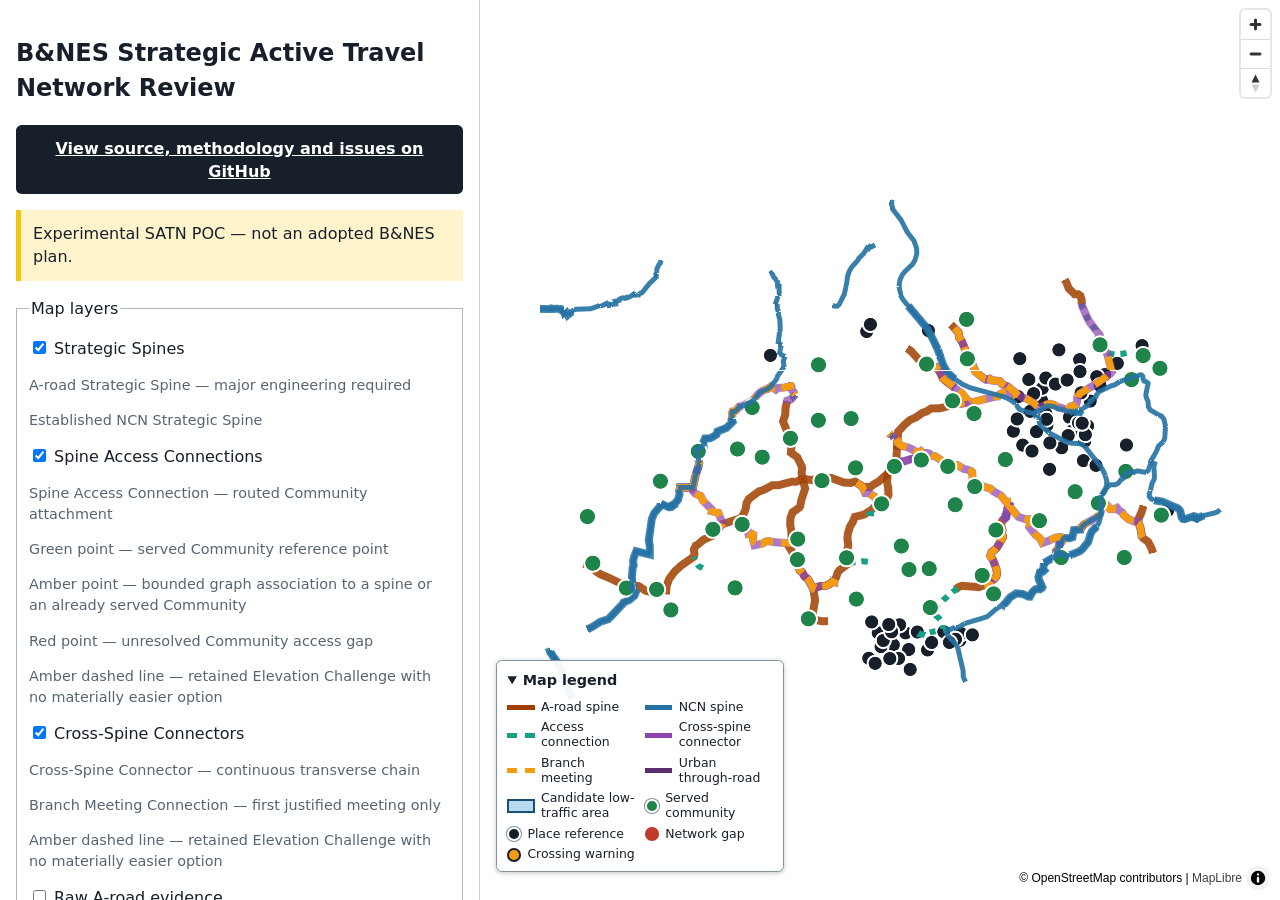
==== commit ba48a8ba: "Add a persistent map legend" ====
--- a/site/index.html
+++ b/site/index.html
@@ -141,7 +141,25 @@
         <p>Hover or focus a route. Click to pin its details.</p>
       </section>
     </aside>
-    <div id="map" role="application" aria-label="Interactive SATN review map"></div>
+    <section class="map-shell" aria-label="Map view">
+      <div id="map" role="application" aria-label="Interactive SATN review map"></div>
+      <details id="map-legend" role="region" aria-label="Map legend" open>
+        <summary>Map legend</summary>
+        <ul>
+          <li><span class="map-key line a-road" aria-hidden="true"></span>A-road spine</li>
+          <li><span class="map-key line ncn" aria-hidden="true"></span>NCN spine</li>
+          <li><span class="map-key line access" aria-hidden="true"></span>Access connection</li>
+          <li><span class="map-key line cross-spine" aria-hidden="true"></span>Cross-spine connector</li>
+          <li><span class="map-key line branch" aria-hidden="true"></span>Branch meeting</li>
+          <li><span class="map-key line urban" aria-hidden="true"></span>Urban through-road</li>
+          <li><span class="map-key area lta" aria-hidden="true"></span>Candidate low-traffic area</li>
+          <li><span class="map-key dot served" aria-hidden="true"></span>Served community</li>
+          <li><span class="map-key dot place" aria-hidden="true"></span>Place reference</li>
+          <li><span class="map-key dot gap" aria-hidden="true"></span>Network gap</li>
+          <li><span class="map-key dot warning" aria-hidden="true"></span>Crossing warning</li>
+        </ul>
+      </details>
+    </section>
   </main>
   <script src="assets/maplibre-gl.js"></script>
   <script src="data.js"></script>
--- a/site/assets/review-map.css
+++ b/site/assets/review-map.css
@@ -8,7 +8,46 @@
 html, body { height: 100%; margin: 0; }
 main { display: grid; grid-template-columns: minmax(20rem, 30rem) 1fr; height: 100%; }
 aside { overflow: auto; padding: 1rem; border-right: 1px solid #ccd1d1; }
-#map { min-height: 30rem; }
+.map-shell { position: relative; min-width: 0; min-height: 30rem; }
+#map { width: 100%; height: 100%; min-height: 30rem; }
+#map-legend {
+  position: absolute;
+  z-index: 2;
+  left: 1rem;
+  bottom: 1.75rem;
+  width: min(18rem, calc(100% - 2rem));
+  padding: .55rem .65rem;
+  background: rgb(255 255 255 / 94%);
+  border: 1px solid #85929e;
+  border-radius: .35rem;
+  box-shadow: 0 1px 5px rgb(23 32 42 / 25%);
+  font-size: .78rem;
+}
+#map-legend summary { cursor: pointer; font-size: .9rem; font-weight: 800; }
+#map-legend ul {
+  display: grid;
+  grid-template-columns: 1fr 1fr;
+  gap: .35rem .65rem;
+  margin: .55rem 0 0;
+  padding: 0;
+  list-style: none;
+}
+#map-legend li { display: flex; align-items: center; gap: .4rem; line-height: 1.2; }
+.map-key { display: inline-block; flex: 0 0 1.7rem; }
+.map-key.line { height: 0; border-top: 5px solid; }
+.map-key.a-road { border-color: #a04000; }
+.map-key.ncn { border-color: #2471a3; }
+.map-key.access { border-color: #16a085; border-top-style: dashed; }
+.map-key.cross-spine { border-color: #8e44ad; }
+.map-key.branch { border-color: #f39c12; border-top-style: dashed; }
+.map-key.urban { border-color: #5b2c6f; }
+.map-key.area { height: .9rem; border: 2px solid #1b4f72; }
+.map-key.lta { background: rgb(93 173 226 / 45%); }
+.map-key.dot { flex-basis: .85rem; width: .85rem; height: .85rem; border-radius: 50%; }
+.map-key.served { background: #1e8449; border: 2px solid white; box-shadow: 0 0 0 1px #85929e; }
+.map-key.place { background: #17202a; border: 2px solid white; box-shadow: 0 0 0 1px #85929e; }
+.map-key.gap { background: #c0392b; }
+.map-key.warning { background: #f39c12; border: 2px solid #17202a; }
 .notice { padding: .75rem; background: #fff4cc; border-left: 5px solid #f1c40f; }
 .project-link a {
   display: block;
@@ -50,4 +89,7 @@
 @media (max-width: 760px) {
   main { grid-template-columns: 1fr; grid-template-rows: auto 55vh; }
   aside { border: 0; }
+  .map-shell { min-height: 55vh; }
+  #map { min-height: 55vh; }
+  #map-legend { left: .6rem; bottom: 1.6rem; width: min(18rem, calc(100% - 1.2rem)); }
 }
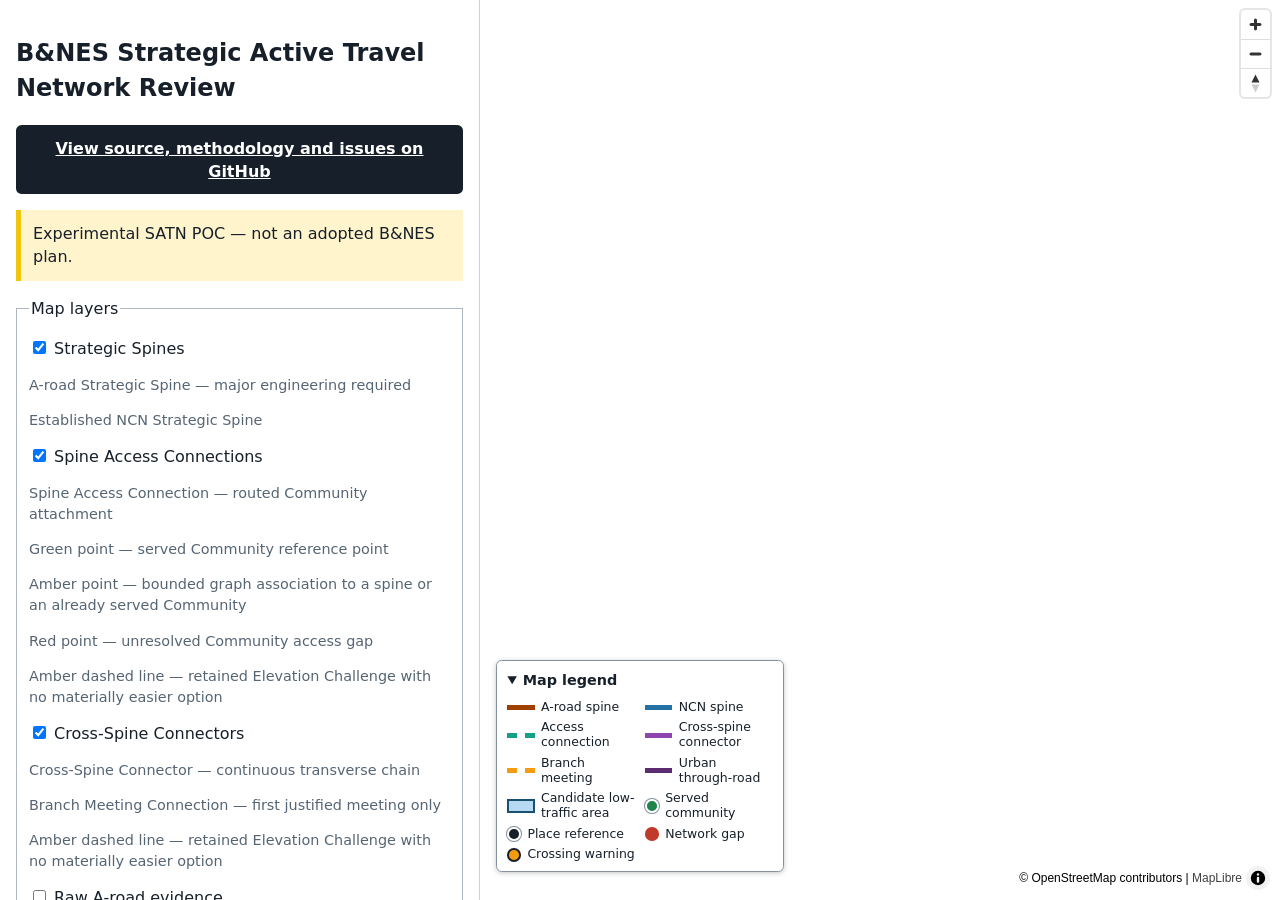
==== commit 3cb6ab87: "Version the map legend stylesheet" ====
--- a/site/index.html
+++ b/site/index.html
@@ -5,7 +5,7 @@
   <meta name="viewport" content="width=device-width,initial-scale=1">
   <title>B&amp;NES Strategic Active Travel Network Review</title>
   <link href="assets/maplibre-gl.css" rel="stylesheet">
-  <link href="assets/review-map.css" rel="stylesheet">
+  <link href="assets/review-map.css?v=legend-1" rel="stylesheet">
 </head>
 <body>
   <main>
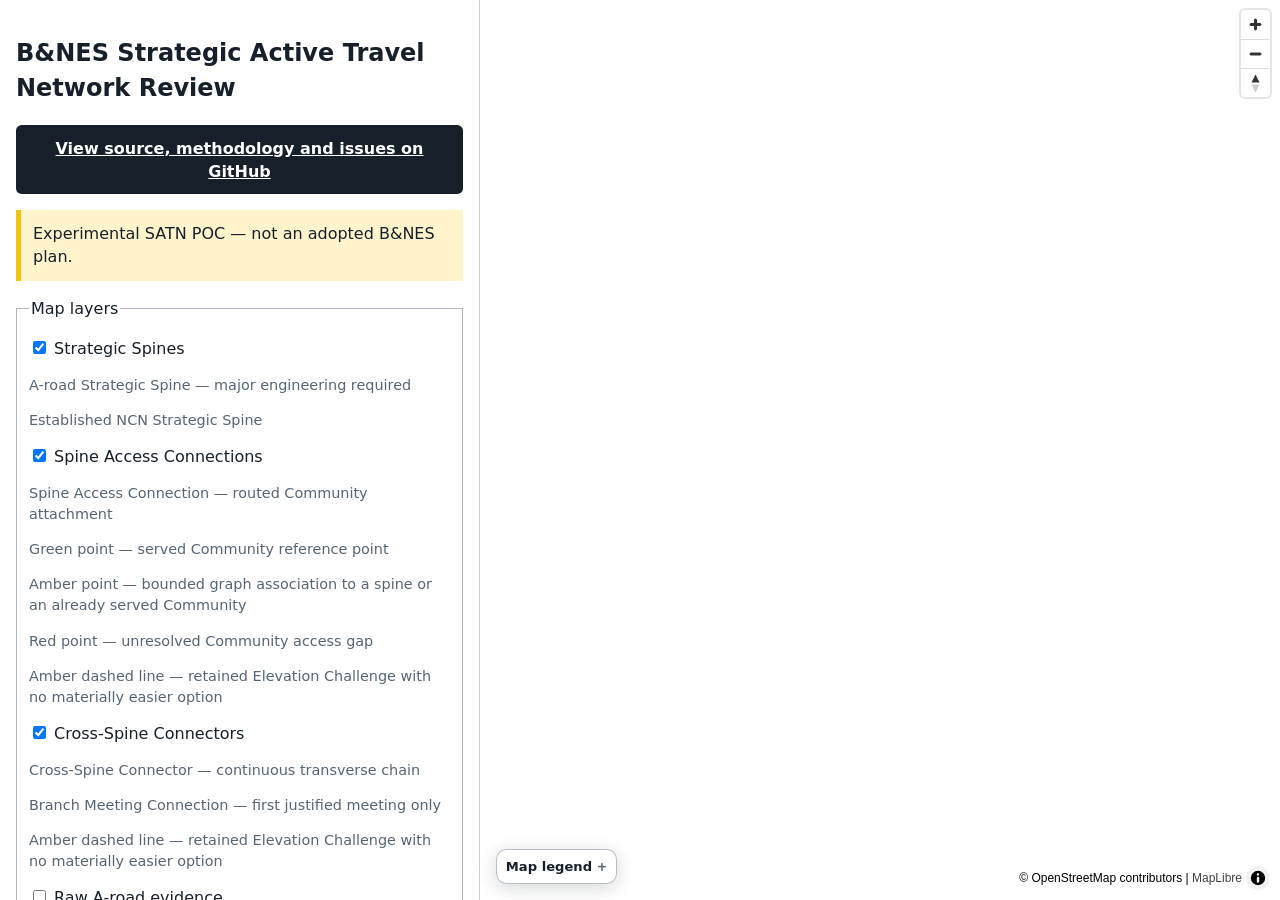
==== commit 72e0d7cd: "Enforce bounded routes and low-traffic areas" ====
--- a/site/index.html
+++ b/site/index.html
@@ -5,7 +5,7 @@
   <meta name="viewport" content="width=device-width,initial-scale=1">
   <title>B&amp;NES Strategic Active Travel Network Review</title>
   <link href="assets/maplibre-gl.css" rel="stylesheet">
-  <link href="assets/review-map.css?v=legend-1" rel="stylesheet">
+  <link href="assets/review-map.c0c8c0b06794.css" rel="stylesheet">
 </head>
 <body>
   <main>
@@ -143,14 +143,13 @@
     </aside>
     <section class="map-shell" aria-label="Map view">
       <div id="map" role="application" aria-label="Interactive SATN review map"></div>
-      <details id="map-legend" role="region" aria-label="Map legend" open>
+      <details id="map-legend" role="region" aria-label="Map legend">
         <summary>Map legend</summary>
         <ul>
           <li><span class="map-key line a-road" aria-hidden="true"></span>A-road spine</li>
           <li><span class="map-key line ncn" aria-hidden="true"></span>NCN spine</li>
           <li><span class="map-key line access" aria-hidden="true"></span>Access connection</li>
           <li><span class="map-key line cross-spine" aria-hidden="true"></span>Cross-spine connector</li>
-          <li><span class="map-key line branch" aria-hidden="true"></span>Branch meeting</li>
           <li><span class="map-key line urban" aria-hidden="true"></span>Urban through-road</li>
           <li><span class="map-key area lta" aria-hidden="true"></span>Candidate low-traffic area</li>
           <li><span class="map-key dot served" aria-hidden="true"></span>Served community</li>
@@ -163,6 +162,6 @@
   </main>
   <script src="assets/maplibre-gl.js"></script>
   <script src="data.js"></script>
-  <script src="assets/review-map.js"></script>
+  <script src="assets/review-map.3d2db0aa68f5.js"></script>
 </body>
 </html>
--- a/site/assets/review-map.c0c8c0b06794.css
+++ b/site/assets/review-map.c0c8c0b06794.css
@@ -0,0 +1,108 @@
+:root {
+  color-scheme: light;
+  font: 16px/1.45 system-ui, sans-serif;
+  color: #17202a;
+}
+
+* { box-sizing: border-box; }
+html, body { height: 100%; margin: 0; }
+main { display: grid; grid-template-columns: minmax(20rem, 30rem) 1fr; height: 100%; }
+aside { overflow: auto; padding: 1rem; border-right: 1px solid #ccd1d1; }
+.map-shell { position: relative; min-width: 0; min-height: 30rem; }
+#map { width: 100%; height: 100%; min-height: 30rem; }
+#map-legend {
+  position: absolute;
+  z-index: 2;
+  left: 1rem;
+  bottom: 1rem;
+  width: min(15.5rem, calc(100% - 2rem));
+  padding: .45rem .55rem;
+  background: rgb(255 255 255 / 92%);
+  border: 1px solid rgb(123 135 148 / 55%);
+  border-radius: .65rem;
+  box-shadow: 0 4px 18px rgb(23 32 42 / 18%);
+  font-size: .76rem;
+  backdrop-filter: blur(6px);
+}
+#map-legend:not([open]) { width: auto; }
+#map-legend summary {
+  cursor: pointer;
+  font-size: .82rem;
+  font-weight: 750;
+  list-style: none;
+}
+#map-legend summary::-webkit-details-marker { display: none; }
+#map-legend summary::after { content: " +"; color: #566573; }
+#map-legend[open] summary::after { content: " –"; }
+#map-legend ul {
+  display: grid;
+  grid-template-columns: 1fr;
+  gap: .35rem;
+  max-height: min(22rem, 48vh);
+  margin: .5rem 0 0;
+  padding: 0;
+  overflow: auto;
+  list-style: none;
+}
+#map-legend li { display: flex; align-items: center; gap: .4rem; line-height: 1.2; }
+.map-key { display: inline-block; flex: 0 0 1.5rem; }
+.map-key.line { height: 0; border-top: 3px solid; }
+.map-key.a-road { border-color: #a04000; }
+.map-key.ncn { border-color: #2471a3; }
+.map-key.access { border-color: #16a085; border-top-style: dashed; }
+.map-key.cross-spine { border-color: #8e44ad; }
+.map-key.branch { border-color: #f39c12; border-top-style: dashed; }
+.map-key.urban { border-color: #5b2c6f; }
+.map-key.area { height: .75rem; border: 1px solid #2f6474; }
+.map-key.lta { background: rgb(127 184 201 / 24%); }
+.map-key.dot { flex-basis: .85rem; width: .85rem; height: .85rem; border-radius: 50%; }
+.map-key.served { background: #1e8449; border: 2px solid white; box-shadow: 0 0 0 1px #85929e; }
+.map-key.place { background: #17202a; border: 2px solid white; box-shadow: 0 0 0 1px #85929e; }
+.map-key.gap { background: #c0392b; }
+.map-key.warning { background: #f39c12; border: 2px solid #17202a; }
+.notice { padding: .75rem; background: #fff4cc; border-left: 5px solid #f1c40f; }
+.project-link a {
+  display: block;
+  padding: .7rem .85rem;
+  color: white;
+  background: #17202a;
+  border-radius: .35rem;
+  font-weight: 700;
+  text-align: center;
+}
+.project-link a:hover, .project-link a:focus { background: #2471a3; outline: 3px solid #f4d03f; }
+fieldset, #criteria-panel, #feature-details { margin: 1rem 0; padding: .75rem; border: 1px solid #aeb6bf; }
+fieldset label { display: block; margin: .35rem 0; }
+.layer-summary { font-size: .9rem; color: #566573; }
+nav { display: flex; flex-wrap: wrap; gap: .75rem; }
+.connection {
+  display: block;
+  width: 100%;
+  margin: .5rem 0;
+  padding: .75rem;
+  text-align: left;
+  background: white;
+  border: 2px solid #196f3d;
+  border-radius: .4rem;
+}
+.connection.gap { border-color: #c0392b; }
+.connection.retained-topography { border-color: #b65f00; background: #fff6e6; }
+.topography-warning { margin-top: .35rem; color: #784212; font-weight: 700; }
+.connection span { display: block; }
+.connection:hover, .connection:focus, .connection.active { background: #e9f7ef; outline: 3px solid #17202a; }
+dt { font-weight: 700; }
+dd { margin: 0 0 .65rem; overflow-wrap: anywhere; }
+.criterion { display: inline-block; min-width: 4.5rem; padding: .1rem .4rem; border-radius: .25rem; font-weight: 700; }
+.green { background: #d5f5e3; color: #145a32; }
+.amber { background: #fdebd0; color: #784212; }
+.red { background: #fadbd8; color: #78281f; }
+.grey { background: #e5e7e9; color: #424949; }
+
+@media (max-width: 760px) {
+  main { grid-template-columns: 1fr; grid-template-rows: auto 55vh; }
+  aside { border: 0; }
+  .map-shell { min-height: 55vh; }
+  #map { min-height: 55vh; }
+  #map-legend { left: .6rem; bottom: .6rem; width: min(15.5rem, calc(100% - 1.2rem)); }
+  #map-legend:not([open]) { width: auto; }
+}
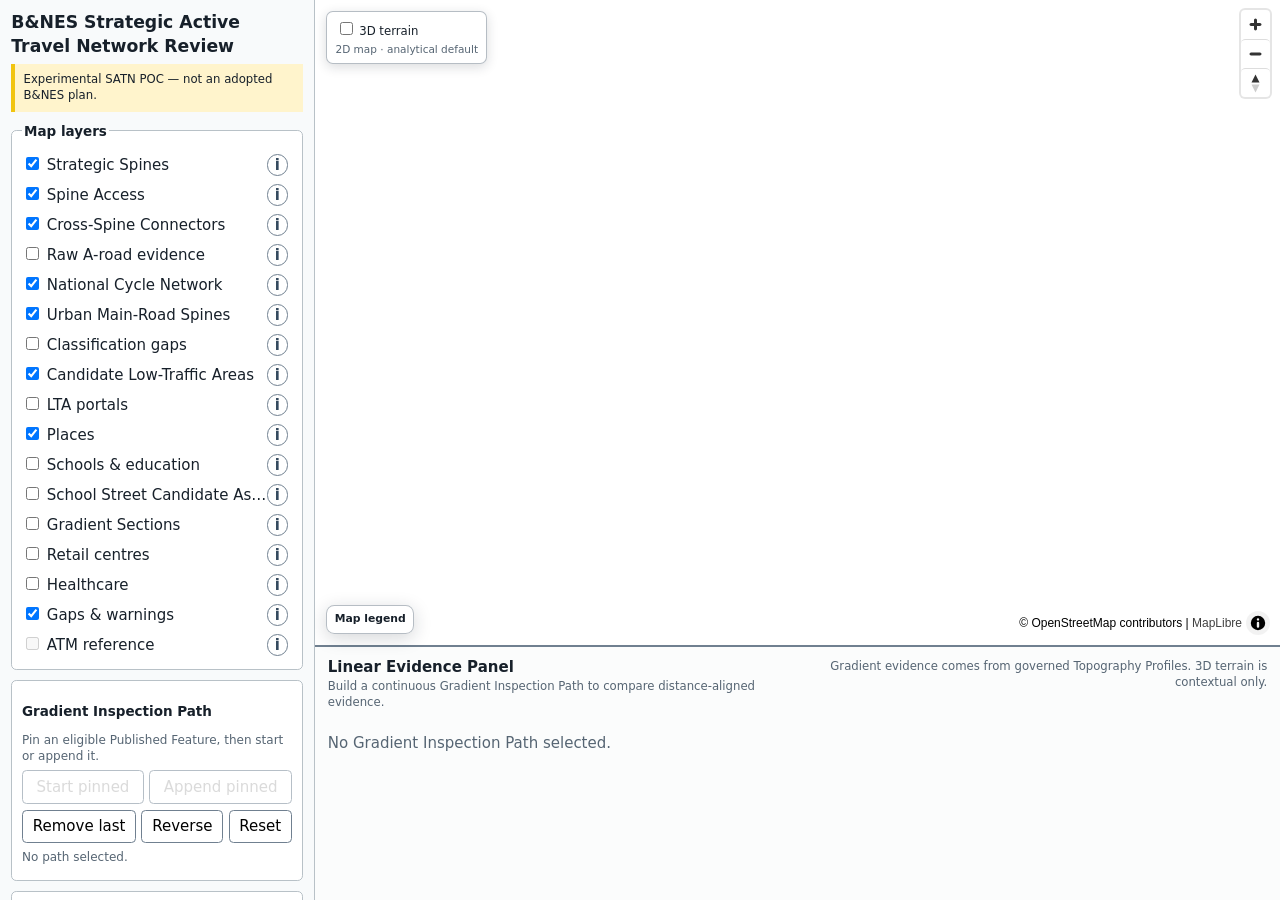
==== commit c62ce932: "Add gradient inspection and terrain evidence" ====
--- a/site/index.html
+++ b/site/index.html
@@ -5,163 +5,117 @@
   <meta name="viewport" content="width=device-width,initial-scale=1">
   <title>B&amp;NES Strategic Active Travel Network Review</title>
   <link href="assets/maplibre-gl.css" rel="stylesheet">
-  <link href="assets/review-map.c0c8c0b06794.css" rel="stylesheet">
+  <link href="assets/review-map.0bf586bcc9e2.css" rel="stylesheet">
 </head>
 <body>
   <main>
-    <aside aria-label="Network information">
-      <h1>B&amp;NES Strategic Active Travel Network Review</h1>
-      <p class="project-link"><a href="https://github.com/awjreynolds/banes-satn">View source, methodology and issues on GitHub</a></p>
-      <p class="notice" role="note">Experimental SATN POC — not an adopted B&NES plan.</p>
+    <aside id="layer-rail" aria-label="Map layers and inspection tools">
+      <header class="rail-header">
+        <h1>B&amp;NES Strategic Active Travel Network Review</h1>
+        <p class="notice" role="note">Experimental SATN POC — not an adopted B&NES plan.</p>
+      </header>
 
       <fieldset id="layer-controls">
         <legend>Map layers</legend>
-        <label><input id="layer-strategic-spines" type="checkbox" checked aria-describedby="legend-strategic-spines"> Strategic Spines</label>
-        <div id="legend-strategic-spines" class="layer-summary" role="note">
-          <p>A-road Strategic Spine — major engineering required</p>
-          <p>Established NCN Strategic Spine</p>
-        </div>
-        <label><input id="layer-spine-access-connections" type="checkbox" checked aria-describedby="legend-spine-access-connections"> Spine Access Connections</label>
-        <div id="legend-spine-access-connections" class="layer-summary" role="note">
-          <p>Spine Access Connection — routed Community attachment</p>
-          <p>Green point — served Community reference point</p>
-          <p>Amber point — bounded graph association to a spine or an already served Community</p>
-          <p>Red point — unresolved Community access gap</p>
-          <p>Amber dashed line — retained Elevation Challenge with no materially easier option</p>
-        </div>
-        <label><input id="layer-cross-spine-connectors" type="checkbox" checked aria-describedby="legend-cross-spine-connectors"> Cross-Spine Connectors</label>
-        <div id="legend-cross-spine-connectors" class="layer-summary" role="note">
-          <p>Cross-Spine Connector — continuous transverse chain</p>
-          <p>Branch Meeting Connection — first justified meeting only</p>
-          <p>Amber dashed line — retained Elevation Challenge with no materially easier option</p>
-        </div>
-        <label><input id="layer-a-road-spines" type="checkbox" aria-describedby="legend-a-road-spines"> Raw A-road evidence</label>
-        <div id="legend-a-road-spines" class="layer-summary" role="note" hidden><p>Orange line — governed source corridor before assembly.</p></div>
-        <label><input id="layer-ncn-routes" type="checkbox" checked aria-describedby="legend-ncn-routes"> National Cycle Network</label>
-        <div id="legend-ncn-routes" class="layer-summary" role="note">
-          <p>Blue line — established NCN geometry across rural and urban areas</p>
-          <p>Blue dashed line — official connector LINK evidence; visible for continuity but not promoted to a Strategic Spine</p>
-          <p>Urban NCN is permeability evidence, not automatically a Circulation Boundary</p>
-        </div>
-        <label><input id="layer-urban-spines" type="checkbox" checked aria-describedby="legend-urban-spines"> Urban Main-Road Spines</label>
-        <div id="legend-urban-spines" class="layer-summary" role="note">
-          <p>A road — major engineering/protected provision assumption</p>
-          <p>B road — official through-road spine</p>
-          <p>Classified Unnumbered (C) road — official through-road spine</p>
-        </div>
-        <label><input id="layer-urban-classification-unknowns" type="checkbox" aria-describedby="legend-urban-classification-unknowns"> Road-classification evidence gaps</label>
-        <div id="legend-urban-classification-unknowns" class="layer-summary" role="note" hidden>
-          <p>Grey dashed line — governed road with official classification still unknown</p>
-          <p>Diagnostic evidence only; OSM tags are not substituted</p>
-        </div>
-        <label><input id="layer-low-traffic-areas" type="checkbox" checked aria-describedby="legend-low-traffic-areas"> Candidate Low-Traffic Areas</label>
-        <div id="legend-low-traffic-areas" class="layer-summary" role="note">
-          <p>Blue area — Candidate Low-Traffic Area, not an existing LTN</p>
-          <p>Area permeability only — no preferred residential cycling centreline asserted</p>
-        </div>
-        <label><input id="layer-low-traffic-area-portals" type="checkbox" aria-describedby="legend-low-traffic-area-portals"> LTA portal evidence</label>
-        <div id="legend-low-traffic-area-portals" class="layer-summary" role="note" hidden>
-          <p>Blue dot — street-to-boundary portal used by the urban access assessment</p>
-          <p>Diagnostic evidence; hidden by default to keep the circulation plan legible</p>
-        </div>
-        <label><input id="layer-places" type="checkbox" checked aria-describedby="legend-places"> Places</label>
-        <div id="legend-places" class="layer-summary" role="note"><p>Dark dot — labelled place reference point.</p></div>
-        <label><input id="layer-schools" type="checkbox" aria-describedby="legend-schools"> Schools &amp; education</label>
-        <div id="legend-schools" class="layer-summary" role="note" hidden>
-          <p>Green — Mapped and served</p>
-          <p>Amber — Inferred access point; needs verification</p>
-          <p>Red — mapped access point but no reachable backbone or continuous urban fabric to a main-road portal</p>
-          <p>Grey — Unresolved access point</p>
-          <p>Urban service — area permeability to a named main-road portal; no residential centreline selected</p>
-          <p>Urban finding — unresolved entrance, missing portal or discontinuous low-traffic fabric</p>
-          <p>Purple — contextual college or university</p>
-        </div>
-        <label><input id="layer-school-streets" type="checkbox" aria-describedby="legend-school-streets"> School Street Candidate Assessments</label>
-        <div id="legend-school-streets" class="layer-summary" role="note" hidden>
-          <p>Green — Promising</p>
-          <p>Amber — Needs Investigation</p>
-          <p>Red — Unlikely</p>
-          <p>Grey — Not Evaluated</p>
-          <p>Qualitative evidence for investigation — not scheme feasibility or calibrated probability</p>
-        </div>
-        <label><input id="layer-gradient-sections" type="checkbox" aria-describedby="legend-gradient-sections"> Gradient Sections</label>
-        <div id="legend-gradient-sections" class="layer-summary" role="note" hidden>
-          <p>Gentle — up to 3%</p>
-          <p>Noticeable — above 3% to 5%</p>
-          <p>Steep — above 5% to 8%</p>
-          <p>Very Steep — above 8% to 12.5%</p>
-          <p>Severe — above 12.5%</p>
-          <p>Grey — Elevation Evidence unavailable</p>
-          <p>Sequential blue terrain colours show physical gradient severity, not Criterion Status or route rejection.</p>
-        </div>
-        <label><input id="layer-retail-centres" type="checkbox" aria-describedby="legend-retail-centres"> High streets &amp; retail centres</label>
-        <div id="legend-retail-centres" class="layer-summary" role="note" hidden><p>Orange dot — retail amenity evidence.</p></div>
-        <label><input id="layer-healthcare" type="checkbox" aria-describedby="legend-healthcare"> Doctors, pharmacies &amp; hospitals</label>
-        <div id="legend-healthcare" class="layer-summary" role="note" hidden><p>Red dot — healthcare amenity evidence.</p></div>
-        <label><input id="layer-gaps-warnings" type="checkbox" checked aria-describedby="legend-gaps-warnings"> Gaps and warnings</label>
-        <div id="legend-gaps-warnings" class="layer-summary" role="note"><p>Red dot — unresolved Network Gap. Amber dot — undeclared crossing warning.</p></div>
-        <label><input id="layer-atm" type="checkbox" disabled aria-describedby="legend-atm"> ATM reference (before/after)</label>
-        <div id="legend-atm" class="layer-summary" role="note" hidden><p>Blue dashed line — governed comparison reference, never ground truth.</p></div>
+        <div class="layer-row"><label><input id="layer-strategic-spines" type="checkbox" checked aria-describedby="legend-strategic-spines"> Strategic Spines</label><button class="info-button" type="button" aria-expanded="false" aria-controls="legend-strategic-spines" aria-label="About Strategic Spines">i</button><div id="legend-strategic-spines" class="layer-popover" role="note" hidden>A-road Strategic Spine — major engineering required. Established NCN Strategic Spines are shown separately.</div></div>
+        <div class="layer-row"><label><input id="layer-spine-access-connections" type="checkbox" checked aria-describedby="legend-spine-access-connections"> Spine Access</label><button class="info-button" type="button" aria-expanded="false" aria-controls="legend-spine-access-connections" aria-label="About Spine Access">i</button><div id="legend-spine-access-connections" class="layer-popover" role="note" hidden>A Spine Access Connection is a routed Community attachment. Dashed amber marks a retained Elevation Challenge.</div></div>
+        <div class="layer-row"><label><input id="layer-cross-spine-connectors" type="checkbox" checked aria-describedby="legend-cross-spine-connectors"> Cross-Spine Connectors</label><button class="info-button" type="button" aria-expanded="false" aria-controls="legend-cross-spine-connectors" aria-label="About Cross-Spine Connectors">i</button><div id="legend-cross-spine-connectors" class="layer-popover" role="note" hidden>Aggregate transverse chains. They are not selectable in a Gradient Inspection Path, avoiding double-counted linework.</div></div>
+        <div class="layer-row"><label><input id="layer-a-road-spines" type="checkbox" aria-describedby="legend-a-road-spines"> Raw A-road evidence</label><button class="info-button" type="button" aria-expanded="false" aria-controls="legend-a-road-spines" aria-label="About raw A-road evidence">i</button><div id="legend-a-road-spines" class="layer-popover" role="note" hidden>Governed source corridors before assembly.</div></div>
+        <div class="layer-row"><label><input id="layer-ncn-routes" type="checkbox" checked aria-describedby="legend-ncn-routes"> National Cycle Network</label><button class="info-button" type="button" aria-expanded="false" aria-controls="legend-ncn-routes" aria-label="About National Cycle Network">i</button><div id="legend-ncn-routes" class="layer-popover" role="note" hidden>Established NCN geometry and connector LINK evidence. Urban NCN is permeability evidence, not automatically a Circulation Boundary.</div></div>
+        <div class="layer-row"><label><input id="layer-urban-spines" type="checkbox" checked aria-describedby="legend-urban-spines"> Urban Main-Road Spines</label><button class="info-button" type="button" aria-expanded="false" aria-controls="legend-urban-spines" aria-label="About Urban Main-Road Spines">i</button><div id="legend-urban-spines" class="layer-popover" role="note" hidden>A, B and Classified Unnumbered roads assigned to carry through traffic.</div></div>
+        <div class="layer-row"><label><input id="layer-urban-classification-unknowns" type="checkbox" aria-describedby="legend-urban-classification-unknowns"> Classification gaps</label><button class="info-button" type="button" aria-expanded="false" aria-controls="legend-urban-classification-unknowns" aria-label="About classification gaps">i</button><div id="legend-urban-classification-unknowns" class="layer-popover" role="note" hidden>Governed road evidence whose official classification remains unknown.</div></div>
+        <div class="layer-row"><label><input id="layer-low-traffic-areas" type="checkbox" checked aria-describedby="legend-low-traffic-areas"> Candidate Low-Traffic Areas</label><button class="info-button" type="button" aria-expanded="false" aria-controls="legend-low-traffic-areas" aria-label="About Candidate Low-Traffic Areas">i</button><div id="legend-low-traffic-areas" class="layer-popover" role="note" hidden>A Candidate Low-Traffic Area is not an existing LTN. Area permeability is shown with no preferred residential cycling centreline.</div></div>
+        <div class="layer-row"><label><input id="layer-low-traffic-area-portals" type="checkbox" aria-describedby="legend-low-traffic-area-portals"> LTA portals</label><button class="info-button" type="button" aria-expanded="false" aria-controls="legend-low-traffic-area-portals" aria-label="About LTA portals">i</button><div id="legend-low-traffic-area-portals" class="layer-popover" role="note" hidden>Named street-to-boundary portals used by urban access assessments.</div></div>
+        <div class="layer-row"><label><input id="layer-places" type="checkbox" checked aria-describedby="legend-places"> Places</label><button class="info-button" type="button" aria-expanded="false" aria-controls="legend-places" aria-label="About Places">i</button><div id="legend-places" class="layer-popover" role="note" hidden>Labelled Network Place reference points.</div></div>
+        <div class="layer-row"><label><input id="layer-schools" type="checkbox" aria-describedby="legend-schools"> Schools &amp; education</label><button class="info-button" type="button" aria-expanded="false" aria-controls="legend-schools" aria-label="About Schools">i</button><div id="legend-schools" class="layer-popover" role="note" hidden>School Access Obligations: Mapped and served; Inferred access point — needs verification; Network gap; or Unresolved access point. Contextual education sites are separate.</div></div>
+        <div class="layer-row"><label><input id="layer-school-streets" type="checkbox" aria-describedby="legend-school-streets"> School Street Candidate Assessments</label><button class="info-button" type="button" aria-expanded="false" aria-controls="legend-school-streets" aria-label="About School Street Assessments">i</button><div id="legend-school-streets" class="layer-popover" role="note" hidden>Green — Promising; Amber — Needs Investigation; Red — Unlikely; Grey — Not Evaluated. Qualitative investigation evidence, not scheme feasibility or a calibrated probability.</div></div>
+        <div class="layer-row"><label><input id="layer-gradient-sections" type="checkbox" aria-describedby="legend-gradient-sections"> Gradient Sections</label><button class="info-button" type="button" aria-expanded="false" aria-controls="legend-gradient-sections" aria-label="About Gradient Sections">i</button><div id="legend-gradient-sections" class="layer-popover" role="note" hidden>Gentle ≤ 3%; Noticeable ≤ 5%; Steep ≤ 8%; Very Steep ≤ 12.5%; Severe above. Terrain colours describe gradient, not Criterion Status.</div></div>
+        <div class="layer-row"><label><input id="layer-retail-centres" type="checkbox" aria-describedby="legend-retail-centres"> Retail centres</label><button class="info-button" type="button" aria-expanded="false" aria-controls="legend-retail-centres" aria-label="About retail centres">i</button><div id="legend-retail-centres" class="layer-popover" role="note" hidden>Retail amenity evidence.</div></div>
+        <div class="layer-row"><label><input id="layer-healthcare" type="checkbox" aria-describedby="legend-healthcare"> Healthcare</label><button class="info-button" type="button" aria-expanded="false" aria-controls="legend-healthcare" aria-label="About healthcare">i</button><div id="legend-healthcare" class="layer-popover" role="note" hidden>Doctors, pharmacies and hospitals.</div></div>
+        <div class="layer-row"><label><input id="layer-gaps-warnings" type="checkbox" checked aria-describedby="legend-gaps-warnings"> Gaps &amp; warnings</label><button class="info-button" type="button" aria-expanded="false" aria-controls="legend-gaps-warnings" aria-label="About gaps and warnings">i</button><div id="legend-gaps-warnings" class="layer-popover" role="note" hidden>Unresolved Network Gaps and undeclared crossing warnings.</div></div>
+        <div class="layer-row"><label><input id="layer-atm" type="checkbox" disabled aria-describedby="legend-atm"> ATM reference</label><button class="info-button" type="button" aria-expanded="false" aria-controls="legend-atm" aria-label="About ATM reference">i</button><div id="legend-atm" class="layer-popover" role="note" hidden>Governed before/after comparison evidence, never ground truth.</div></div>
       </fieldset>
 
-      <p id="layer-summary" class="layer-summary" aria-live="polite"></p>
+      <section id="gradient-path-controls" aria-labelledby="gradient-path-heading">
+        <h2 id="gradient-path-heading">Gradient Inspection Path</h2>
+        <p id="gradient-path-candidate">Pin an eligible Published Feature, then start or append it.</p>
+        <div class="button-row">
+          <button id="gradient-path-start" type="button">Start pinned</button>
+          <button id="gradient-path-append" type="button">Append pinned</button>
+        </div>
+        <div class="button-row">
+          <button id="gradient-path-remove" type="button">Remove last</button>
+          <button id="gradient-path-reverse" type="button">Reverse</button>
+          <button id="gradient-path-reset" type="button">Reset</button>
+        </div>
+        <p id="gradient-path-status" role="status" aria-live="polite">No path selected.</p>
+      </section>
+
+      <section id="feature-details" aria-live="polite" aria-labelledby="details-heading">
+        <h2 id="details-heading">Details</h2>
+        <p>Hover or focus a feature. Click to pin its details.</p>
+      </section>
+
+      <details id="feature-index">
+        <summary>Published feature index</summary>
+        <div id="connection-list"></div>
+      </details>
+
       <label class="file-control">Load governed local ATM GeoJSON
         <input id="atm-upload" type="file" accept=".geojson,.json,application/geo+json,application/json">
       </label>
-      <p id="atm-status" class="layer-summary" role="status">ATM geometry is not published. Load a governed local GeoJSON to compare it.</p>
-
-      <fieldset id="criteria-controls">
-        <legend>Evaluation section</legend>
-        <label><input id="criteria-connections" type="radio" name="section" value="connections" checked> Connections</label>
-        <label><input id="criteria-network" type="radio" name="section" value="network"> Network</label>
-        <label><input id="criteria-spine-network" type="radio" name="section" value="spine_network"> Spine network</label>
-        <label><input id="criteria-school-street-assessments" type="radio" name="section" value="school_street_candidate_assessments"> School Street Candidate Assessments</label>
-        <label><input id="criteria-topography" type="radio" name="section" value="topography"> Topography</label>
-        <label><input id="criteria-atm-comparison" type="radio" name="section" value="atm_comparison"> ATM comparison</label>
-      </fieldset>
-
-      <section id="criteria-panel" aria-live="polite" aria-labelledby="criteria-heading">
-        <h2 id="criteria-heading">Connections criteria</h2>
-        <dl id="criteria-list"></dl>
-      </section>
+      <p id="atm-status" class="rail-status" role="status">ATM geometry is not published. Load a governed local GeoJSON to compare it.</p>
+      <p id="layer-summary" class="rail-status" aria-live="polite"></p>
 
       <nav aria-label="Downloads">
         <a href="network.geojson" download>Network GeoJSON</a>
         <a href="agent-records.json" download>Typed agent records</a>
         <a href="divergence-records.json" download>ATM divergence records</a>
+        <button id="criteria-download" type="button">Criteria evidence</button>
       </nav>
+      <p class="project-link"><a href="https://github.com/awjreynolds/banes-satn">Source, methodology and issues</a></p>
+    </aside>
 
-      <section aria-labelledby="connection-heading">
-        <h2 id="connection-heading">Connections, gaps and profiles</h2>
-        <div id="connection-list"></div>
+    <section class="workspace" aria-label="Map and linear evidence">
+      <section class="map-shell" aria-label="Map view">
+        <div id="map" role="application" aria-label="Interactive SATN review map"></div>
+        <div class="terrain-switch">
+          <label><input id="terrain-mode" type="checkbox"> 3D terrain</label>
+          <span id="terrain-status" role="status">2D map · analytical default</span>
+        </div>
+        <details id="map-legend" role="region" aria-label="Map legend">
+          <summary>Map legend</summary>
+          <ul>
+            <li><span class="map-key line a-road" aria-hidden="true"></span>A-road spine</li>
+            <li><span class="map-key line ncn" aria-hidden="true"></span>NCN spine</li>
+            <li><span class="map-key line access" aria-hidden="true"></span>Access connection</li>
+            <li><span class="map-key line cross-spine" aria-hidden="true"></span>Cross-spine connector</li>
+            <li><span class="map-key line urban" aria-hidden="true"></span>Urban through-road</li>
+            <li><span class="map-key area lta" aria-hidden="true"></span>Candidate low-traffic area</li>
+            <li><span class="map-key dot served" aria-hidden="true"></span>Served community</li>
+            <li><span class="map-key dot place" aria-hidden="true"></span>Place reference</li>
+            <li><span class="map-key dot gap" aria-hidden="true"></span>Network gap</li>
+            <li><span class="map-key dot warning" aria-hidden="true"></span>Crossing warning</li>
+          </ul>
+        </details>
       </section>
 
-      <section id="feature-details" aria-live="polite" aria-labelledby="details-heading">
-        <h2 id="details-heading">Details</h2>
-        <p>Hover or focus a route. Click to pin its details.</p>
+      <section id="linear-evidence-panel" aria-labelledby="linear-evidence-heading">
+        <header>
+          <div>
+            <h2 id="linear-evidence-heading">Linear Evidence Panel</h2>
+            <p id="route-summary">Build a continuous Gradient Inspection Path to compare distance-aligned evidence.</p>
+          </div>
+          <p id="evidence-disclosure">Gradient evidence comes from governed Topography Profiles. 3D terrain is contextual only.</p>
+        </header>
+        <div id="linear-evidence-chart" aria-live="polite">
+          <p class="empty-evidence">No Gradient Inspection Path selected.</p>
+        </div>
       </section>
-    </aside>
-    <section class="map-shell" aria-label="Map view">
-      <div id="map" role="application" aria-label="Interactive SATN review map"></div>
-      <details id="map-legend" role="region" aria-label="Map legend">
-        <summary>Map legend</summary>
-        <ul>
-          <li><span class="map-key line a-road" aria-hidden="true"></span>A-road spine</li>
-          <li><span class="map-key line ncn" aria-hidden="true"></span>NCN spine</li>
-          <li><span class="map-key line access" aria-hidden="true"></span>Access connection</li>
-          <li><span class="map-key line cross-spine" aria-hidden="true"></span>Cross-spine connector</li>
-          <li><span class="map-key line urban" aria-hidden="true"></span>Urban through-road</li>
-          <li><span class="map-key area lta" aria-hidden="true"></span>Candidate low-traffic area</li>
-          <li><span class="map-key dot served" aria-hidden="true"></span>Served community</li>
-          <li><span class="map-key dot place" aria-hidden="true"></span>Place reference</li>
-          <li><span class="map-key dot gap" aria-hidden="true"></span>Network gap</li>
-          <li><span class="map-key dot warning" aria-hidden="true"></span>Crossing warning</li>
-        </ul>
-      </details>
     </section>
   </main>
   <script src="assets/maplibre-gl.js"></script>
   <script src="data.js"></script>
-  <script src="assets/review-map.3d2db0aa68f5.js"></script>
+  <script src="assets/review-map.09d779c5f6e1.js"></script>
 </body>
 </html>
--- a/site/assets/review-map.0bf586bcc9e2.css
+++ b/site/assets/review-map.0bf586bcc9e2.css
@@ -0,0 +1,190 @@
+:root {
+  color-scheme: light;
+  font: 15px/1.35 system-ui, sans-serif;
+  color: #17202a;
+  --rail-width: 21rem;
+  --panel-height: 17rem;
+  --border: #b8c1c7;
+  --focus: #f4d03f;
+  --surface: #fff;
+  --muted: #566573;
+}
+
+* { box-sizing: border-box; }
+html, body { height: 100%; margin: 0; }
+button, input { font: inherit; }
+main { display: grid; grid-template-columns: var(--rail-width) minmax(0, 1fr); height: 100%; overflow: hidden; }
+#layer-rail {
+  position: relative;
+  z-index: 4;
+  overflow-y: auto;
+  padding: .75rem;
+  border-right: 1px solid var(--border);
+  background: #f8fafb;
+}
+.rail-header h1 { margin: 0 0 .4rem; font-size: 1.15rem; }
+.notice { margin: 0 0 .65rem; padding: .55rem; background: #fff4cc; border-left: 4px solid #f1c40f; font-size: .78rem; }
+fieldset, #gradient-path-controls, #feature-details {
+  margin: .65rem 0;
+  padding: .65rem;
+  border: 1px solid var(--border);
+  background: var(--surface);
+  border-radius: .35rem;
+}
+legend, h2 { font-size: .9rem; font-weight: 750; }
+.layer-row { position: relative; display: grid; grid-template-columns: minmax(0, 1fr) 1.7rem; align-items: center; min-height: 2rem; }
+.layer-row label { min-width: 0; overflow: hidden; text-overflow: ellipsis; white-space: nowrap; }
+.info-button {
+  width: 1.45rem;
+  height: 1.45rem;
+  padding: 0;
+  border: 1px solid #708090;
+  border-radius: 50%;
+  background: white;
+  color: #34495e;
+  font-weight: 800;
+}
+.layer-popover {
+  position: fixed;
+  z-index: 20;
+  left: calc(var(--rail-width) - .5rem);
+  width: min(22rem, calc(100vw - var(--rail-width) - 1rem));
+  padding: .7rem;
+  border: 1px solid #708090;
+  border-radius: .4rem;
+  background: white;
+  box-shadow: 0 7px 24px rgb(23 32 42 / 24%);
+  color: #34495e;
+  font-size: .82rem;
+}
+.button-row { display: flex; flex-wrap: wrap; gap: .35rem; margin: .4rem 0; }
+.button-row button { flex: 1 1 auto; }
+button {
+  padding: .38rem .55rem;
+  border: 1px solid #708090;
+  border-radius: .3rem;
+  background: white;
+  cursor: pointer;
+}
+button:hover, button:focus-visible, a:focus-visible { outline: 3px solid var(--focus); outline-offset: 1px; }
+button:disabled { cursor: not-allowed; opacity: .5; }
+#gradient-path-candidate, #gradient-path-status, .rail-status { margin: .35rem 0; color: var(--muted); font-size: .8rem; }
+#feature-details { max-height: 12rem; overflow: auto; }
+#feature-details h2 { margin-top: 0; }
+dt { font-weight: 700; }
+dd { margin: 0 0 .45rem; overflow-wrap: anywhere; }
+#feature-index { margin: .65rem 0; }
+#connection-list { max-height: 15rem; overflow: auto; }
+.connection {
+  display: block;
+  width: 100%;
+  margin: .35rem 0;
+  padding: .5rem;
+  text-align: left;
+  background: white;
+  border: 1px solid #196f3d;
+  border-radius: .3rem;
+}
+.connection span { display: block; font-size: .78rem; color: var(--muted); }
+.connection.gap { border-color: #c0392b; }
+.connection.retained-topography { border-color: #b65f00; background: #fff6e6; }
+.connection:hover, .connection:focus, .connection.active { background: #e9f7ef; outline: 3px solid #17202a; }
+.topography-warning { color: #784212 !important; font-weight: 700; }
+.file-control { display: block; margin: .65rem 0; font-size: .8rem; }
+.file-control input { display: block; max-width: 100%; margin-top: .25rem; }
+nav { display: flex; flex-wrap: wrap; gap: .4rem; font-size: .78rem; }
+.project-link a { display: block; margin-top: .7rem; color: #1b4f72; font-weight: 700; }
+
+.workspace { display: grid; grid-template-rows: minmax(18rem, 1fr) var(--panel-height); min-width: 0; min-height: 0; }
+.map-shell { position: relative; min-width: 0; min-height: 0; }
+#map { width: 100%; height: 100%; }
+.terrain-switch {
+  position: absolute;
+  z-index: 3;
+  top: .75rem;
+  left: .75rem;
+  display: grid;
+  gap: .15rem;
+  padding: .45rem .55rem;
+  border: 1px solid rgb(123 135 148 / 55%);
+  border-radius: .45rem;
+  background: rgb(255 255 255 / 94%);
+  box-shadow: 0 3px 12px rgb(23 32 42 / 16%);
+  font-size: .78rem;
+}
+#terrain-status { max-width: 18rem; color: var(--muted); font-size: .7rem; }
+#map-legend {
+  position: absolute;
+  z-index: 2;
+  left: .75rem;
+  bottom: .75rem;
+  width: min(15.5rem, calc(100% - 1.5rem));
+  padding: .4rem .5rem;
+  background: rgb(255 255 255 / 94%);
+  border: 1px solid rgb(123 135 148 / 55%);
+  border-radius: .55rem;
+  box-shadow: 0 4px 18px rgb(23 32 42 / 18%);
+  font-size: .72rem;
+}
+#map-legend:not([open]) { width: auto; }
+#map-legend summary { cursor: pointer; font-weight: 750; list-style: none; }
+#map-legend ul { display: grid; gap: .25rem; max-height: 18rem; margin: .4rem 0 0; padding: 0; overflow: auto; list-style: none; }
+#map-legend li { display: flex; align-items: center; gap: .4rem; }
+.map-key { display: inline-block; flex: 0 0 1.5rem; }
+.map-key.line { height: 0; border-top: 3px solid; }
+.map-key.a-road { border-color: #a04000; }
+.map-key.ncn { border-color: #2471a3; }
+.map-key.access { border-color: #16a085; border-top-style: dashed; }
+.map-key.cross-spine { border-color: #8e44ad; }
+.map-key.urban { border-color: #5b2c6f; }
+.map-key.area { height: .75rem; border: 1px solid #2f6474; }
+.map-key.lta { background: rgb(127 184 201 / 24%); }
+.map-key.dot { flex-basis: .85rem; width: .85rem; height: .85rem; border-radius: 50%; }
+.map-key.served { background: #1e8449; }
+.map-key.place { background: #17202a; }
+.map-key.gap { background: #c0392b; }
+.map-key.warning { background: #f39c12; border: 1px solid #17202a; }
+
+#linear-evidence-panel {
+  min-height: 0;
+  overflow: auto;
+  padding: .65rem .85rem;
+  border-top: 2px solid #708090;
+  background: #fbfcfc;
+}
+#linear-evidence-panel > header { display: flex; align-items: start; justify-content: space-between; gap: 1rem; }
+#linear-evidence-panel h2 { margin: 0; font-size: 1rem; }
+#route-summary, #evidence-disclosure { margin: .15rem 0 .45rem; font-size: .78rem; color: var(--muted); }
+#evidence-disclosure { max-width: 32rem; text-align: right; }
+.empty-evidence { color: var(--muted); }
+.evidence-axis { position: relative; min-width: 38rem; }
+.evidence-track { display: flex; min-height: 2.2rem; margin-bottom: .35rem; border: 1px solid #ccd1d1; background: #eef1f2; }
+.track-label { width: 8rem; flex: 0 0 8rem; padding: .45rem; font-size: .75rem; font-weight: 700; background: white; border-right: 1px solid #ccd1d1; }
+.track-cells { display: flex; flex: 1; min-width: 0; }
+.track-cell {
+  position: relative;
+  min-width: 2px;
+  padding: .35rem .15rem;
+  border-right: 1px solid rgb(23 32 42 / 30%);
+  overflow: hidden;
+  color: #17202a;
+  font-size: .68rem;
+  text-align: center;
+}
+.track-cell.gentle { background: #eff3ff; }
+.track-cell.noticeable { background: #bdd7e7; }
+.track-cell.steep { background: #6baed6; }
+.track-cell.very-steep { background: #3182bd; color: white; }
+.track-cell.severe { background: #08519c; color: white; }
+.track-cell.unavailable { background: repeating-linear-gradient(135deg, #d5d8dc 0 6px, #f4f6f7 6px 12px); }
+.track-cell.road { background: #e8daef; }
+.track-cell.hovered { outline: 3px solid var(--focus); outline-offset: -3px; }
+.distance-axis { display: flex; justify-content: space-between; margin-left: 8rem; color: var(--muted); font-size: .68rem; }
+.map-evidence-hover { cursor: crosshair; }
+
+@media (max-width: 760px) {
+  :root { --rail-width: 17rem; --panel-height: 15rem; }
+  main { grid-template-columns: min(44vw, var(--rail-width)) minmax(0, 1fr); }
+  .layer-popover { left: min(44vw, var(--rail-width)); width: min(20rem, 54vw); }
+  #evidence-disclosure { display: none; }
+}
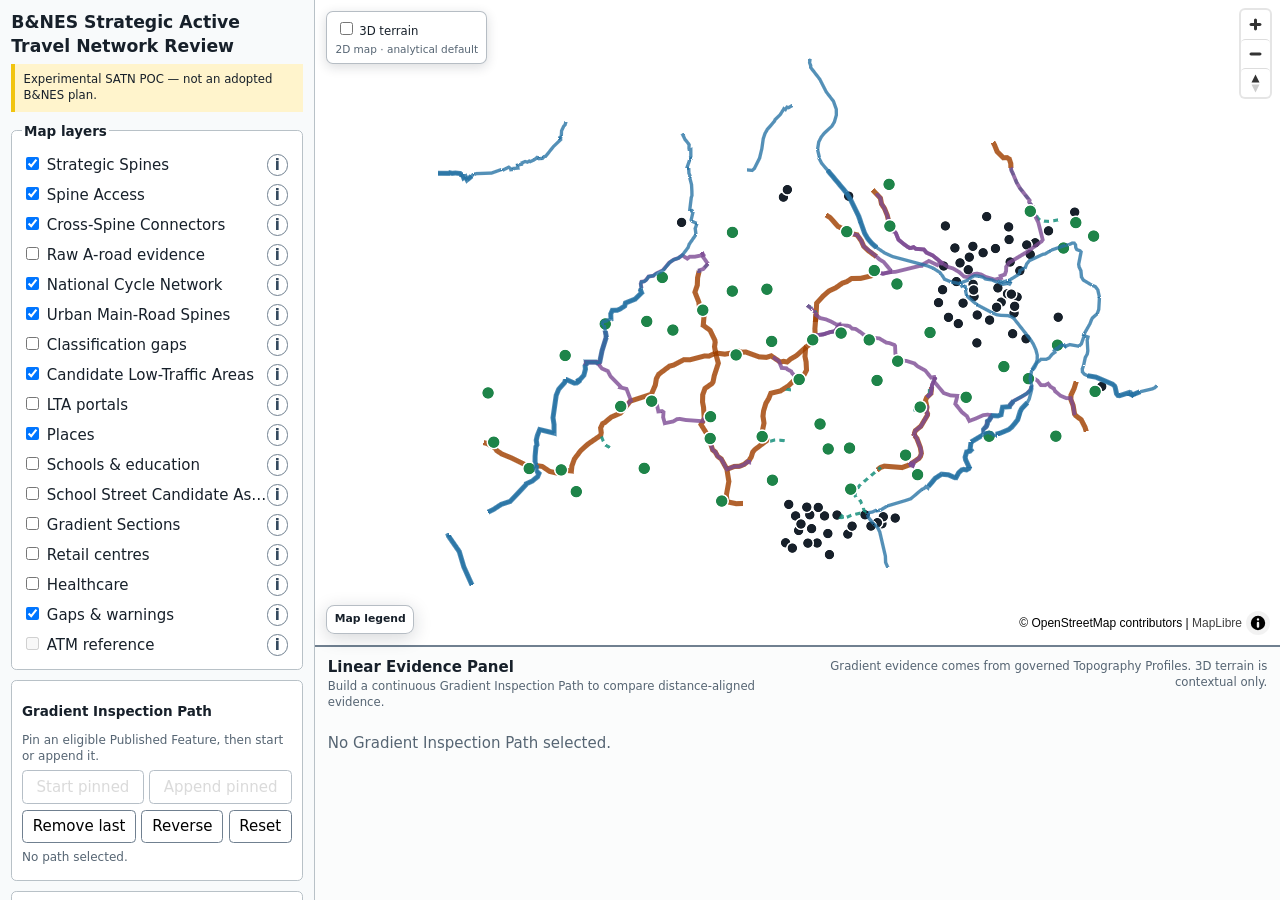
==== commit c6e5b859: "Complete governed gradient review workflow" ====
--- a/site/index.html
+++ b/site/index.html
@@ -5,7 +5,7 @@
   <meta name="viewport" content="width=device-width,initial-scale=1">
   <title>B&amp;NES Strategic Active Travel Network Review</title>
   <link href="assets/maplibre-gl.css" rel="stylesheet">
-  <link href="assets/review-map.0bf586bcc9e2.css" rel="stylesheet">
+  <link href="assets/review-map.6989c0c71a80.css" rel="stylesheet">
 </head>
 <body>
   <main>
@@ -116,6 +116,6 @@
   </main>
   <script src="assets/maplibre-gl.js"></script>
   <script src="data.js"></script>
-  <script src="assets/review-map.09d779c5f6e1.js"></script>
+  <script src="assets/review-map.8147d01d7b22.js"></script>
 </body>
 </html>
--- a/site/assets/review-map.6989c0c71a80.css
+++ b/site/assets/review-map.6989c0c71a80.css
@@ -0,0 +1,192 @@
+:root {
+  color-scheme: light;
+  font: 15px/1.35 system-ui, sans-serif;
+  color: #17202a;
+  --rail-width: 21rem;
+  --panel-height: 17rem;
+  --border: #b8c1c7;
+  --focus: #f4d03f;
+  --surface: #fff;
+  --muted: #566573;
+}
+
+* { box-sizing: border-box; }
+html, body { height: 100%; margin: 0; }
+button, input { font: inherit; }
+main { display: grid; grid-template-columns: var(--rail-width) minmax(0, 1fr); height: 100%; overflow: hidden; }
+#layer-rail {
+  position: relative;
+  z-index: 4;
+  overflow-y: auto;
+  padding: .75rem;
+  border-right: 1px solid var(--border);
+  background: #f8fafb;
+}
+.rail-header h1 { margin: 0 0 .4rem; font-size: 1.15rem; }
+.notice { margin: 0 0 .65rem; padding: .55rem; background: #fff4cc; border-left: 4px solid #f1c40f; font-size: .78rem; }
+fieldset, #gradient-path-controls, #feature-details {
+  margin: .65rem 0;
+  padding: .65rem;
+  border: 1px solid var(--border);
+  background: var(--surface);
+  border-radius: .35rem;
+}
+legend, h2 { font-size: .9rem; font-weight: 750; }
+.layer-row { position: relative; display: grid; grid-template-columns: minmax(0, 1fr) 1.7rem; align-items: center; min-height: 2rem; }
+.layer-row label { min-width: 0; overflow: hidden; text-overflow: ellipsis; white-space: nowrap; }
+.info-button {
+  width: 1.45rem;
+  height: 1.45rem;
+  padding: 0;
+  border: 1px solid #708090;
+  border-radius: 50%;
+  background: white;
+  color: #34495e;
+  font-weight: 800;
+}
+.layer-popover {
+  position: fixed;
+  z-index: 20;
+  left: calc(var(--rail-width) - .5rem);
+  width: min(22rem, calc(100vw - var(--rail-width) - 1rem));
+  padding: .7rem;
+  border: 1px solid #708090;
+  border-radius: .4rem;
+  background: white;
+  box-shadow: 0 7px 24px rgb(23 32 42 / 24%);
+  color: #34495e;
+  font-size: .82rem;
+}
+.button-row { display: flex; flex-wrap: wrap; gap: .35rem; margin: .4rem 0; }
+.button-row button { flex: 1 1 auto; }
+button {
+  padding: .38rem .55rem;
+  border: 1px solid #708090;
+  border-radius: .3rem;
+  background: white;
+  cursor: pointer;
+}
+button:hover, button:focus-visible, a:focus-visible { outline: 3px solid var(--focus); outline-offset: 1px; }
+button:disabled { cursor: not-allowed; opacity: .5; }
+#gradient-path-candidate, #gradient-path-status, .rail-status { margin: .35rem 0; color: var(--muted); font-size: .8rem; }
+#feature-details { max-height: 12rem; overflow: auto; }
+#feature-details h2 { margin-top: 0; }
+dt { font-weight: 700; }
+dd { margin: 0 0 .45rem; overflow-wrap: anywhere; }
+#feature-index { margin: .65rem 0; }
+#connection-list { max-height: 15rem; overflow: auto; }
+.connection {
+  display: block;
+  width: 100%;
+  margin: .35rem 0;
+  padding: .5rem;
+  text-align: left;
+  background: white;
+  border: 1px solid #196f3d;
+  border-radius: .3rem;
+}
+.connection span { display: block; font-size: .78rem; color: var(--muted); }
+.connection.gap { border-color: #c0392b; }
+.connection.retained-topography { border-color: #b65f00; background: #fff6e6; }
+.connection:hover, .connection:focus, .connection.active { background: #e9f7ef; outline: 3px solid #17202a; }
+.topography-warning { color: #784212 !important; font-weight: 700; }
+.file-control { display: block; margin: .65rem 0; font-size: .8rem; }
+.file-control input { display: block; max-width: 100%; margin-top: .25rem; }
+nav { display: flex; flex-wrap: wrap; gap: .4rem; font-size: .78rem; }
+.project-link a { display: block; margin-top: .7rem; color: #1b4f72; font-weight: 700; }
+
+.workspace { display: grid; grid-template-rows: minmax(18rem, 1fr) var(--panel-height); min-width: 0; min-height: 0; }
+.map-shell { position: relative; min-width: 0; min-height: 0; }
+#map { width: 100%; height: 100%; }
+.terrain-switch {
+  position: absolute;
+  z-index: 3;
+  top: .75rem;
+  left: .75rem;
+  display: grid;
+  gap: .15rem;
+  padding: .45rem .55rem;
+  border: 1px solid rgb(123 135 148 / 55%);
+  border-radius: .45rem;
+  background: rgb(255 255 255 / 94%);
+  box-shadow: 0 3px 12px rgb(23 32 42 / 16%);
+  font-size: .78rem;
+}
+#terrain-status { max-width: 18rem; color: var(--muted); font-size: .7rem; }
+#map-legend {
+  position: absolute;
+  z-index: 2;
+  left: .75rem;
+  bottom: .75rem;
+  width: min(15.5rem, calc(100% - 1.5rem));
+  padding: .4rem .5rem;
+  background: rgb(255 255 255 / 94%);
+  border: 1px solid rgb(123 135 148 / 55%);
+  border-radius: .55rem;
+  box-shadow: 0 4px 18px rgb(23 32 42 / 18%);
+  font-size: .72rem;
+}
+#map-legend:not([open]) { width: auto; }
+#map-legend summary { cursor: pointer; font-weight: 750; list-style: none; }
+#map-legend ul { display: grid; gap: .25rem; max-height: 18rem; margin: .4rem 0 0; padding: 0; overflow: auto; list-style: none; }
+#map-legend li { display: flex; align-items: center; gap: .4rem; }
+.map-key { display: inline-block; flex: 0 0 1.5rem; }
+.map-key.line { height: 0; border-top: 3px solid; }
+.map-key.a-road { border-color: #a04000; }
+.map-key.ncn { border-color: #2471a3; }
+.map-key.access { border-color: #16a085; border-top-style: dashed; }
+.map-key.cross-spine { border-color: #8e44ad; }
+.map-key.urban { border-color: #5b2c6f; }
+.map-key.area { height: .75rem; border: 1px solid #2f6474; }
+.map-key.lta { background: rgb(127 184 201 / 24%); }
+.map-key.dot { flex-basis: .85rem; width: .85rem; height: .85rem; border-radius: 50%; }
+.map-key.served { background: #1e8449; }
+.map-key.place { background: #17202a; }
+.map-key.gap { background: #c0392b; }
+.map-key.warning { background: #f39c12; border: 1px solid #17202a; }
+
+#linear-evidence-panel {
+  min-height: 0;
+  overflow: auto;
+  padding: .65rem .85rem;
+  border-top: 2px solid #708090;
+  background: #fbfcfc;
+}
+#linear-evidence-panel > header { display: flex; align-items: start; justify-content: space-between; gap: 1rem; }
+#linear-evidence-panel h2 { margin: 0; font-size: 1rem; }
+#route-summary, #evidence-disclosure { margin: .15rem 0 .45rem; font-size: .78rem; color: var(--muted); }
+.evidence-rationale { margin: .1rem 0 .45rem; color: var(--muted); font-size: .72rem; }
+#evidence-disclosure { max-width: 32rem; text-align: right; }
+.empty-evidence { color: var(--muted); }
+.evidence-axis { position: relative; min-width: 38rem; }
+.evidence-track { display: flex; min-height: 2.2rem; margin-bottom: .35rem; border: 1px solid #ccd1d1; background: #eef1f2; }
+.track-label { width: 8rem; flex: 0 0 8rem; padding: .45rem; font-size: .75rem; font-weight: 700; background: white; border-right: 1px solid #ccd1d1; }
+.track-cells { display: flex; flex: 1; min-width: 0; }
+.track-cell {
+  position: relative;
+  min-width: 2px;
+  padding: .35rem .15rem;
+  border-right: 1px solid rgb(23 32 42 / 30%);
+  overflow: hidden;
+  color: #17202a;
+  font-size: .68rem;
+  text-align: center;
+}
+.track-cell.gentle { background: #eff3ff; }
+.track-cell.noticeable { background: #bdd7e7; }
+.track-cell.steep { background: #6baed6; }
+.track-cell.very-steep { background: #3182bd; color: white; }
+.track-cell.severe { background: #08519c; color: white; }
+.track-cell.unavailable { background: repeating-linear-gradient(135deg, #d5d8dc 0 6px, #f4f6f7 6px 12px); }
+.track-cell.road { background: #e8daef; }
+.track-cell.boundary { background: #fef9e7; font-weight: 800; border-right: 3px solid #7f8c8d; }
+.track-cell.hovered { outline: 3px solid var(--focus); outline-offset: -3px; }
+.distance-axis { display: flex; justify-content: space-between; margin-left: 8rem; color: var(--muted); font-size: .68rem; }
+.map-evidence-hover { cursor: crosshair; }
+
+@media (max-width: 760px) {
+  :root { --rail-width: 17rem; --panel-height: 15rem; }
+  main { grid-template-columns: min(44vw, var(--rail-width)) minmax(0, 1fr); }
+  .layer-popover { left: min(44vw, var(--rail-width)); width: min(20rem, 54vw); }
+  #evidence-disclosure { display: none; }
+}
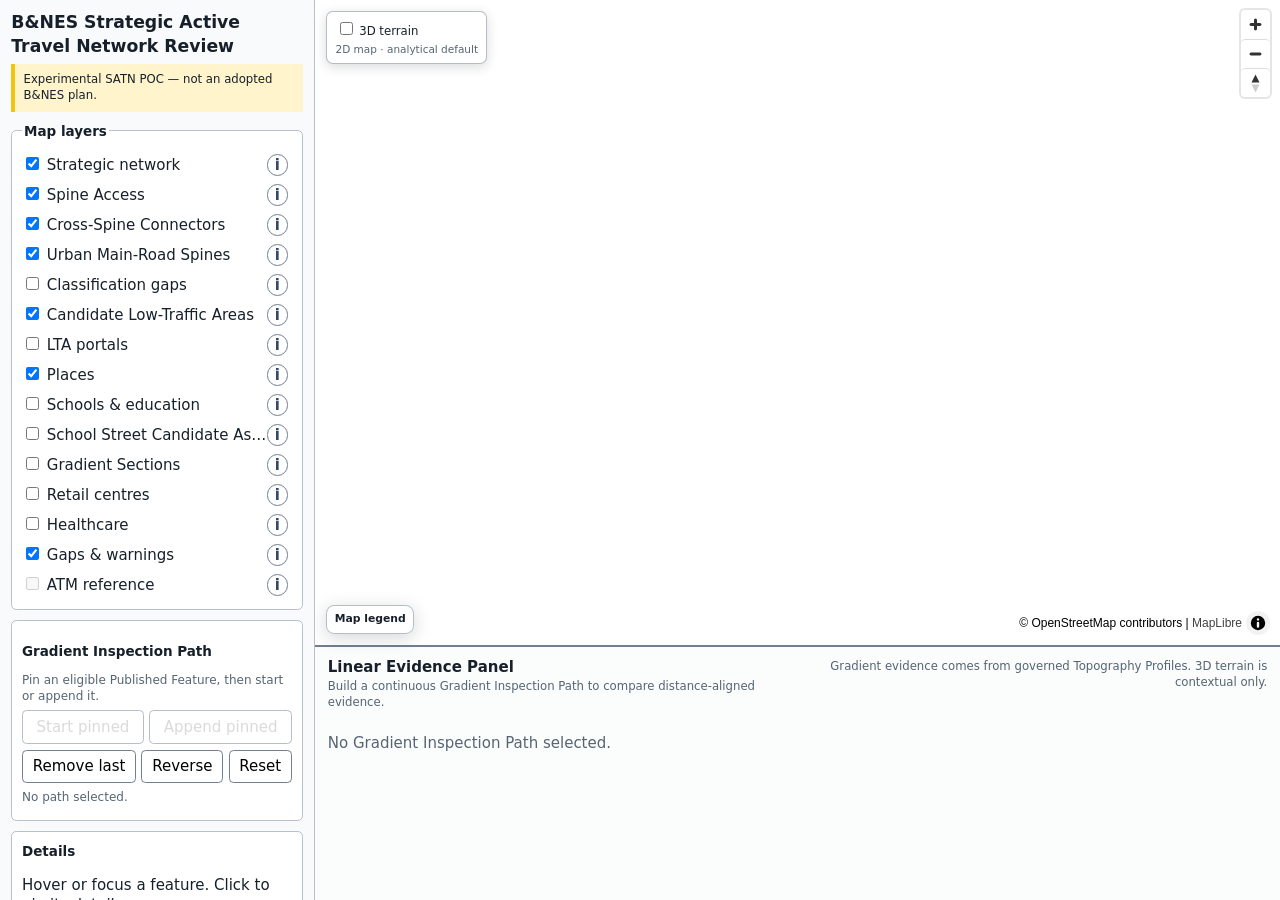
==== commit d6c169d1: "Add strategic network route layer" ====
--- a/site/index.html
+++ b/site/index.html
@@ -5,7 +5,7 @@
   <meta name="viewport" content="width=device-width,initial-scale=1">
   <title>B&amp;NES Strategic Active Travel Network Review</title>
   <link href="assets/maplibre-gl.css" rel="stylesheet">
-  <link href="assets/review-map.6989c0c71a80.css" rel="stylesheet">
+  <link href="assets/review-map.b24126978d69.css" rel="stylesheet">
 </head>
 <body>
   <main>
@@ -17,11 +17,9 @@
 
       <fieldset id="layer-controls">
         <legend>Map layers</legend>
-        <div class="layer-row"><label><input id="layer-strategic-spines" type="checkbox" checked aria-describedby="legend-strategic-spines"> Strategic Spines</label><button class="info-button" type="button" aria-expanded="false" aria-controls="legend-strategic-spines" aria-label="About Strategic Spines">i</button><div id="legend-strategic-spines" class="layer-popover" role="note" hidden>A-road Strategic Spine — major engineering required. Established NCN Strategic Spines are shown separately.</div></div>
+        <div class="layer-row"><label><input id="layer-strategic-network" type="checkbox" checked aria-describedby="legend-strategic-network"> Strategic network</label><button class="info-button" type="button" aria-expanded="false" aria-controls="legend-strategic-network" aria-label="About the strategic network">i</button><div id="legend-strategic-network" class="layer-popover" role="note" hidden>The red route layer combines A roads, established National Cycle Network routes, declassified NCN routes and Greenway cycleways. It is drawn above every contextual layer.</div></div>
         <div class="layer-row"><label><input id="layer-spine-access-connections" type="checkbox" checked aria-describedby="legend-spine-access-connections"> Spine Access</label><button class="info-button" type="button" aria-expanded="false" aria-controls="legend-spine-access-connections" aria-label="About Spine Access">i</button><div id="legend-spine-access-connections" class="layer-popover" role="note" hidden>A Spine Access Connection is a routed Community attachment. Dashed amber marks a retained Elevation Challenge.</div></div>
         <div class="layer-row"><label><input id="layer-cross-spine-connectors" type="checkbox" checked aria-describedby="legend-cross-spine-connectors"> Cross-Spine Connectors</label><button class="info-button" type="button" aria-expanded="false" aria-controls="legend-cross-spine-connectors" aria-label="About Cross-Spine Connectors">i</button><div id="legend-cross-spine-connectors" class="layer-popover" role="note" hidden>Aggregate transverse chains. They are not selectable in a Gradient Inspection Path, avoiding double-counted linework.</div></div>
-        <div class="layer-row"><label><input id="layer-a-road-spines" type="checkbox" aria-describedby="legend-a-road-spines"> Raw A-road evidence</label><button class="info-button" type="button" aria-expanded="false" aria-controls="legend-a-road-spines" aria-label="About raw A-road evidence">i</button><div id="legend-a-road-spines" class="layer-popover" role="note" hidden>Governed source corridors before assembly.</div></div>
-        <div class="layer-row"><label><input id="layer-ncn-routes" type="checkbox" checked aria-describedby="legend-ncn-routes"> National Cycle Network</label><button class="info-button" type="button" aria-expanded="false" aria-controls="legend-ncn-routes" aria-label="About National Cycle Network">i</button><div id="legend-ncn-routes" class="layer-popover" role="note" hidden>Established NCN geometry and connector LINK evidence. Urban NCN is permeability evidence, not automatically a Circulation Boundary.</div></div>
         <div class="layer-row"><label><input id="layer-urban-spines" type="checkbox" checked aria-describedby="legend-urban-spines"> Urban Main-Road Spines</label><button class="info-button" type="button" aria-expanded="false" aria-controls="legend-urban-spines" aria-label="About Urban Main-Road Spines">i</button><div id="legend-urban-spines" class="layer-popover" role="note" hidden>A, B and Classified Unnumbered roads assigned to carry through traffic.</div></div>
         <div class="layer-row"><label><input id="layer-urban-classification-unknowns" type="checkbox" aria-describedby="legend-urban-classification-unknowns"> Classification gaps</label><button class="info-button" type="button" aria-expanded="false" aria-controls="legend-urban-classification-unknowns" aria-label="About classification gaps">i</button><div id="legend-urban-classification-unknowns" class="layer-popover" role="note" hidden>Governed road evidence whose official classification remains unknown.</div></div>
         <div class="layer-row"><label><input id="layer-low-traffic-areas" type="checkbox" checked aria-describedby="legend-low-traffic-areas"> Candidate Low-Traffic Areas</label><button class="info-button" type="button" aria-expanded="false" aria-controls="legend-low-traffic-areas" aria-label="About Candidate Low-Traffic Areas">i</button><div id="legend-low-traffic-areas" class="layer-popover" role="note" hidden>A Candidate Low-Traffic Area is not an existing LTN. Area permeability is shown with no preferred residential cycling centreline.</div></div>
@@ -86,8 +84,7 @@
         <details id="map-legend" role="region" aria-label="Map legend">
           <summary>Map legend</summary>
           <ul>
-            <li><span class="map-key line a-road" aria-hidden="true"></span>A-road spine</li>
-            <li><span class="map-key line ncn" aria-hidden="true"></span>NCN spine</li>
+            <li><span class="map-key line strategic-network" aria-hidden="true"></span>Strategic network route</li>
             <li><span class="map-key line access" aria-hidden="true"></span>Access connection</li>
             <li><span class="map-key line cross-spine" aria-hidden="true"></span>Cross-spine connector</li>
             <li><span class="map-key line urban" aria-hidden="true"></span>Urban through-road</li>
@@ -116,6 +113,6 @@
   </main>
   <script src="assets/maplibre-gl.js"></script>
   <script src="data.js"></script>
-  <script src="assets/review-map.8147d01d7b22.js"></script>
+  <script src="assets/review-map.fdff265f14f2.js"></script>
 </body>
 </html>
--- a/site/assets/review-map.b24126978d69.css
+++ b/site/assets/review-map.b24126978d69.css
@@ -0,0 +1,191 @@
+:root {
+  color-scheme: light;
+  font: 15px/1.35 system-ui, sans-serif;
+  color: #17202a;
+  --rail-width: 21rem;
+  --panel-height: 17rem;
+  --border: #b8c1c7;
+  --focus: #f4d03f;
+  --surface: #fff;
+  --muted: #566573;
+}
+
+* { box-sizing: border-box; }
+html, body { height: 100%; margin: 0; }
+button, input { font: inherit; }
+main { display: grid; grid-template-columns: var(--rail-width) minmax(0, 1fr); height: 100%; overflow: hidden; }
+#layer-rail {
+  position: relative;
+  z-index: 4;
+  overflow-y: auto;
+  padding: .75rem;
+  border-right: 1px solid var(--border);
+  background: #f8fafb;
+}
+.rail-header h1 { margin: 0 0 .4rem; font-size: 1.15rem; }
+.notice { margin: 0 0 .65rem; padding: .55rem; background: #fff4cc; border-left: 4px solid #f1c40f; font-size: .78rem; }
+fieldset, #gradient-path-controls, #feature-details {
+  margin: .65rem 0;
+  padding: .65rem;
+  border: 1px solid var(--border);
+  background: var(--surface);
+  border-radius: .35rem;
+}
+legend, h2 { font-size: .9rem; font-weight: 750; }
+.layer-row { position: relative; display: grid; grid-template-columns: minmax(0, 1fr) 1.7rem; align-items: center; min-height: 2rem; }
+.layer-row label { min-width: 0; overflow: hidden; text-overflow: ellipsis; white-space: nowrap; }
+.info-button {
+  width: 1.45rem;
+  height: 1.45rem;
+  padding: 0;
+  border: 1px solid #708090;
+  border-radius: 50%;
+  background: white;
+  color: #34495e;
+  font-weight: 800;
+}
+.layer-popover {
+  position: fixed;
+  z-index: 20;
+  left: calc(var(--rail-width) - .5rem);
+  width: min(22rem, calc(100vw - var(--rail-width) - 1rem));
+  padding: .7rem;
+  border: 1px solid #708090;
+  border-radius: .4rem;
+  background: white;
+  box-shadow: 0 7px 24px rgb(23 32 42 / 24%);
+  color: #34495e;
+  font-size: .82rem;
+}
+.button-row { display: flex; flex-wrap: wrap; gap: .35rem; margin: .4rem 0; }
+.button-row button { flex: 1 1 auto; }
+button {
+  padding: .38rem .55rem;
+  border: 1px solid #708090;
+  border-radius: .3rem;
+  background: white;
+  cursor: pointer;
+}
+button:hover, button:focus-visible, a:focus-visible { outline: 3px solid var(--focus); outline-offset: 1px; }
+button:disabled { cursor: not-allowed; opacity: .5; }
+#gradient-path-candidate, #gradient-path-status, .rail-status { margin: .35rem 0; color: var(--muted); font-size: .8rem; }
+#feature-details { max-height: 12rem; overflow: auto; }
+#feature-details h2 { margin-top: 0; }
+dt { font-weight: 700; }
+dd { margin: 0 0 .45rem; overflow-wrap: anywhere; }
+#feature-index { margin: .65rem 0; }
+#connection-list { max-height: 15rem; overflow: auto; }
+.connection {
+  display: block;
+  width: 100%;
+  margin: .35rem 0;
+  padding: .5rem;
+  text-align: left;
+  background: white;
+  border: 1px solid #196f3d;
+  border-radius: .3rem;
+}
+.connection span { display: block; font-size: .78rem; color: var(--muted); }
+.connection.gap { border-color: #c0392b; }
+.connection.retained-topography { border-color: #b65f00; background: #fff6e6; }
+.connection:hover, .connection:focus, .connection.active { background: #e9f7ef; outline: 3px solid #17202a; }
+.topography-warning { color: #784212 !important; font-weight: 700; }
+.file-control { display: block; margin: .65rem 0; font-size: .8rem; }
+.file-control input { display: block; max-width: 100%; margin-top: .25rem; }
+nav { display: flex; flex-wrap: wrap; gap: .4rem; font-size: .78rem; }
+.project-link a { display: block; margin-top: .7rem; color: #1b4f72; font-weight: 700; }
+
+.workspace { display: grid; grid-template-rows: minmax(18rem, 1fr) var(--panel-height); min-width: 0; min-height: 0; }
+.map-shell { position: relative; min-width: 0; min-height: 0; }
+#map { width: 100%; height: 100%; }
+.terrain-switch {
+  position: absolute;
+  z-index: 3;
+  top: .75rem;
+  left: .75rem;
+  display: grid;
+  gap: .15rem;
+  padding: .45rem .55rem;
+  border: 1px solid rgb(123 135 148 / 55%);
+  border-radius: .45rem;
+  background: rgb(255 255 255 / 94%);
+  box-shadow: 0 3px 12px rgb(23 32 42 / 16%);
+  font-size: .78rem;
+}
+#terrain-status { max-width: 18rem; color: var(--muted); font-size: .7rem; }
+#map-legend {
+  position: absolute;
+  z-index: 2;
+  left: .75rem;
+  bottom: .75rem;
+  width: min(15.5rem, calc(100% - 1.5rem));
+  padding: .4rem .5rem;
+  background: rgb(255 255 255 / 94%);
+  border: 1px solid rgb(123 135 148 / 55%);
+  border-radius: .55rem;
+  box-shadow: 0 4px 18px rgb(23 32 42 / 18%);
+  font-size: .72rem;
+}
+#map-legend:not([open]) { width: auto; }
+#map-legend summary { cursor: pointer; font-weight: 750; list-style: none; }
+#map-legend ul { display: grid; gap: .25rem; max-height: 18rem; margin: .4rem 0 0; padding: 0; overflow: auto; list-style: none; }
+#map-legend li { display: flex; align-items: center; gap: .4rem; }
+.map-key { display: inline-block; flex: 0 0 1.5rem; }
+.map-key.line { height: 0; border-top: 3px solid; }
+.map-key.strategic-network { border-color: #c0392b; }
+.map-key.access { border-color: #16a085; border-top-style: dashed; }
+.map-key.cross-spine { border-color: #8e44ad; }
+.map-key.urban { border-color: #5b2c6f; }
+.map-key.area { height: .75rem; border: 1px solid #2f6474; }
+.map-key.lta { background: rgb(127 184 201 / 24%); }
+.map-key.dot { flex-basis: .85rem; width: .85rem; height: .85rem; border-radius: 50%; }
+.map-key.served { background: #1e8449; }
+.map-key.place { background: #17202a; }
+.map-key.gap { background: #c0392b; }
+.map-key.warning { background: #f39c12; border: 1px solid #17202a; }
+
+#linear-evidence-panel {
+  min-height: 0;
+  overflow: auto;
+  padding: .65rem .85rem;
+  border-top: 2px solid #708090;
+  background: #fbfcfc;
+}
+#linear-evidence-panel > header { display: flex; align-items: start; justify-content: space-between; gap: 1rem; }
+#linear-evidence-panel h2 { margin: 0; font-size: 1rem; }
+#route-summary, #evidence-disclosure { margin: .15rem 0 .45rem; font-size: .78rem; color: var(--muted); }
+.evidence-rationale { margin: .1rem 0 .45rem; color: var(--muted); font-size: .72rem; }
+#evidence-disclosure { max-width: 32rem; text-align: right; }
+.empty-evidence { color: var(--muted); }
+.evidence-axis { position: relative; min-width: 38rem; }
+.evidence-track { display: flex; min-height: 2.2rem; margin-bottom: .35rem; border: 1px solid #ccd1d1; background: #eef1f2; }
+.track-label { width: 8rem; flex: 0 0 8rem; padding: .45rem; font-size: .75rem; font-weight: 700; background: white; border-right: 1px solid #ccd1d1; }
+.track-cells { display: flex; flex: 1; min-width: 0; }
+.track-cell {
+  position: relative;
+  min-width: 2px;
+  padding: .35rem .15rem;
+  border-right: 1px solid rgb(23 32 42 / 30%);
+  overflow: hidden;
+  color: #17202a;
+  font-size: .68rem;
+  text-align: center;
+}
+.track-cell.gentle { background: #eff3ff; }
+.track-cell.noticeable { background: #bdd7e7; }
+.track-cell.steep { background: #6baed6; }
+.track-cell.very-steep { background: #3182bd; color: white; }
+.track-cell.severe { background: #08519c; color: white; }
+.track-cell.unavailable { background: repeating-linear-gradient(135deg, #d5d8dc 0 6px, #f4f6f7 6px 12px); }
+.track-cell.road { background: #e8daef; }
+.track-cell.boundary { background: #fef9e7; font-weight: 800; border-right: 3px solid #7f8c8d; }
+.track-cell.hovered { outline: 3px solid var(--focus); outline-offset: -3px; }
+.distance-axis { display: flex; justify-content: space-between; margin-left: 8rem; color: var(--muted); font-size: .68rem; }
+.map-evidence-hover { cursor: crosshair; }
+
+@media (max-width: 760px) {
+  :root { --rail-width: 17rem; --panel-height: 15rem; }
+  main { grid-template-columns: min(44vw, var(--rail-width)) minmax(0, 1fr); }
+  .layer-popover { left: min(44vw, var(--rail-width)); width: min(20rem, 54vw); }
+  #evidence-disclosure { display: none; }
+}
